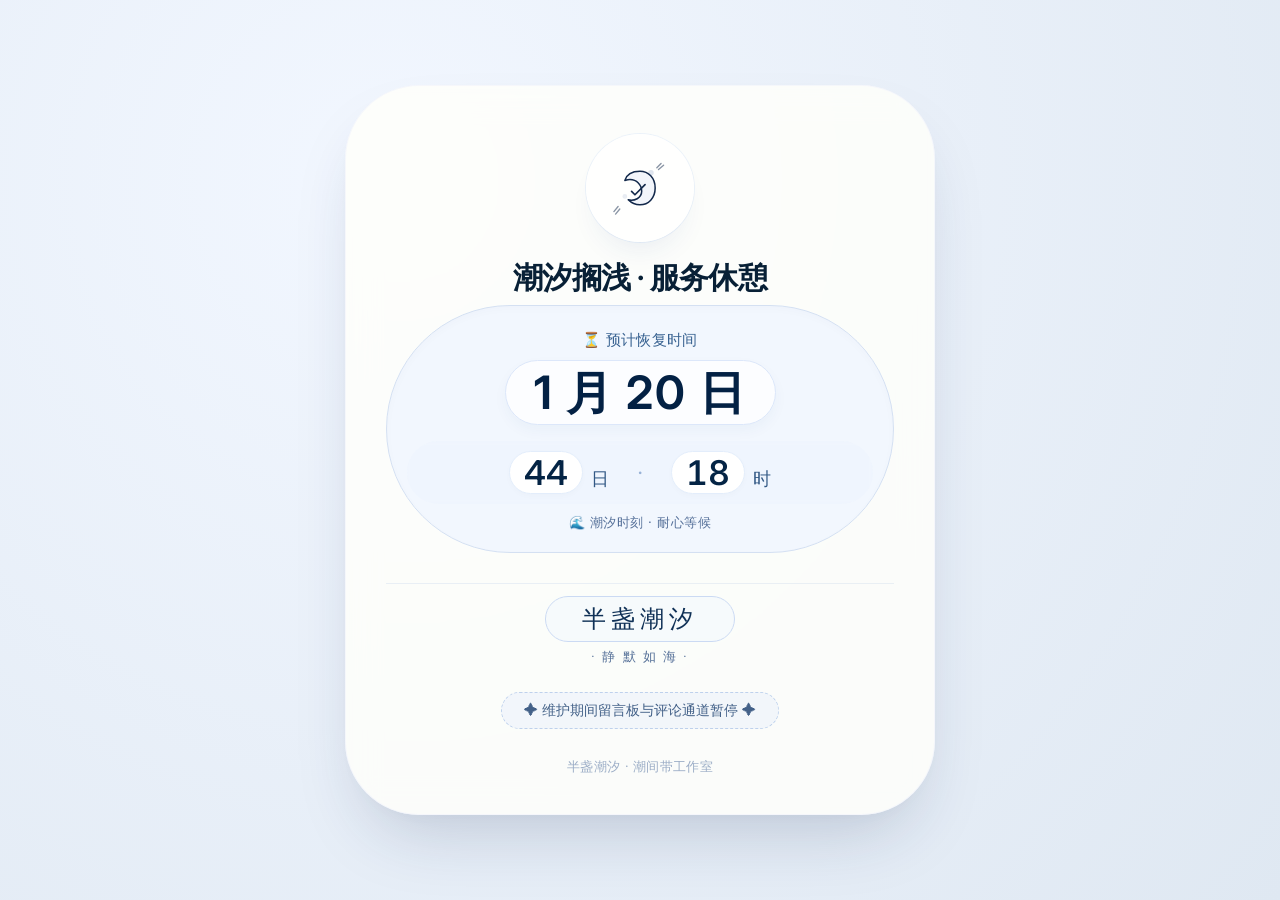
==== index.html @ f6dbca03 "Create index.html" ====
<!DOCTYPE html>
<html lang="zh-CN">
<head>
    <meta charset="UTF-8">
    <meta name="viewport" content="width=device-width, initial-scale=1.0, maximum-scale=1.0, user-scalable=no">
    <title>暂停服务 · 半盏潮汐</title>
    <link rel="preconnect" href="https://fonts.googleapis.com">
    <link rel="preconnect" href="https://fonts.gstatic.com" crossorigin>
    <link href="https://fonts.googleapis.com/css2?family=Inter:opsz,wght@14..32,300;14..32,400;14..32,500;14..32,600;14..32,700&display=swap" rel="stylesheet">
    <style>
        * {
            margin: 0;
            padding: 0;
            box-sizing: border-box;
        }

        body {
            font-family: 'Inter', -apple-system, BlinkMacSystemFont, 'Segoe UI', Roboto, Helvetica, Arial, sans-serif;
            background: radial-gradient(circle at 30% 20%, #f2f7ff 0%, #dfe8f2 100%);
            min-height: 100vh;
            display: flex;
            align-items: center;
            justify-content: center;
            padding: 24px;
            color: #13294b;
        }

        .card {
            max-width: 590px;
            width: 100%;
            background: rgba(255, 255, 250, 0.82);
            backdrop-filter: blur(16px);
            -webkit-backdrop-filter: blur(16px);
            border-radius: 74px;
            box-shadow: 0 35px 70px -24px rgba(27, 46, 85, 0.22), 0 6px 18px rgba(0, 0, 0, 0.02);
            padding: 48px 40px 38px;
            text-align: center;
            border: 1px solid rgba(242, 244, 251, 0.7);
            transition: all 0.2s ease;
        }

        /* 图标 */
        .glow-icon {
            margin-bottom: 18px;
            display: flex;
            justify-content: center;
        }

        .glow-icon figure {
            background: #ffffffde;
            width: 108px;
            height: 108px;
            border-radius: 999px;
            display: flex;
            align-items: center;
            justify-content: center;
            box-shadow: 0 18px 32px -16px rgba(31, 67, 138, 0.12), 0 0 0 1px rgba(196, 215, 243, 0.3);
        }

        .glow-icon svg {
            width: 64px;
            height: 64px;
            fill: none;
            stroke: #264b8a;
            stroke-width: 1.6;
            stroke-linecap: round;
            stroke-linejoin: round;
        }

        h1 {
            font-size: 30px;
            font-weight: 630;
            letter-spacing: -0.022em;
            color: #082036;
            margin-bottom: 6px;
            line-height: 1.15;
        }

        .sub-message {
            font-size: 16px;
            font-weight: 390;
            color: #385177;
            margin-bottom: 28px;
            background: rgba(187, 210, 241, 0.14);
            padding: 6px 20px;
            border-radius: 92px;
            display: inline-block;
            border: 1px solid rgba(191, 211, 239, 0.4);
        }

        /* 预计恢复时间卡片 —— 突出 1月20日 + 日/时 */
        .recovery-block {
            background: #f2f7fe;
            border-radius: 128px;
            padding: 24px 20px 20px;
            margin: 10px 0 18px;
            border: 1px solid #d4e0f2;
            box-shadow: inset 0 3px 8px rgba(37, 69, 124, 0.02);
        }

        .recovery-label {
            font-size: 15px;
            font-weight: 450;
            letter-spacing: 0.018em;
            color: #386291;
            margin-bottom: 10px;
        }

        .recovery-date-large {
            font-size: 46px;
            font-weight: 660;
            letter-spacing: 2px;
            color: #032144;
            line-height: 1.2;
            background: #ffffffcc;
            padding: 4px 28px;
            border-radius: 180px;
            display: inline-block;
            box-shadow: 0 6px 14px rgba(38, 70, 133, 0.04);
            margin-bottom: 16px;
            border: 1px solid #dce7fa;
        }

        .countdown-flex {
            display: flex;
            align-items: center;
            justify-content: center;
            gap: 18px 28px;
            flex-wrap: wrap;
            background: rgba(228, 240, 255, 0.2);
            padding: 10px 14px;
            border-radius: 116px;
            backdrop-filter: blur(2px);
        }

        .countdown-item {
            display: flex;
            align-items: baseline;
            gap: 6px;
        }

        .countdown-number {
            font-size: 34px;
            font-weight: 570;
            color: #042445;
            background: white;
            padding: 0 14px;
            border-radius: 86px;
            box-shadow: 0 2px 6px rgba(0,0,0,0.02);
            min-width: 64px;
            display: inline-block;
            text-align: center;
            font-variant-numeric: tabular-nums;
            border: 1px solid #e3edfb;
        }

        .countdown-label {
            font-size: 18px;
            font-weight: 440;
            color: #325885;
            margin-left: 2px;
        }

        .separator-dot {
            color: #98b2d6;
            font-weight: 280;
            font-size: 28px;
        }

        /* 署名区域 */
        .signature-area {
            margin: 30px 0 4px;
            padding: 12px 0 4px;
            border-top: 1px solid rgba(162, 185, 218, 0.2);
            display: flex;
            flex-direction: column;
            align-items: center;
        }

        .signature {
            font-size: 24px;
            font-weight: 480;
            color: #103157;
            letter-spacing: 5px;
            background: rgba(226, 239, 255, 0.3);
            padding: 6px 36px;
            border-radius: 170px;
            backdrop-filter: blur(2px);
            border: 1px solid #cbdaf3;
            display: inline-block;
        }

        .signature-sub {
            font-size: 13px;
            color: #577299;
            letter-spacing: 1.6px;
            margin-top: 6px;
            font-weight: 330;
        }

        .extra-note {
            margin: 18px 0 6px;
            font-size: 14px;
            color: #436188;
            background: rgba(213, 228, 249, 0.25);
            padding: 8px 22px;
            border-radius: 112px;
            display: inline-block;
            border: 1px dashed #bed1ec;
        }

        .footer-company {
            margin-top: 24px;
            font-size: 12.5px;
            color: #6882aa;
            letter-spacing: 0.3px;
            opacity: 0.65;
        }

        @media (max-width: 520px) {
            .card {
                padding: 32px 18px 28px;
                border-radius: 54px;
            }
            h1 {
                font-size: 24px;
            }
            .recovery-date-large {
                font-size: 34px;
                padding: 2px 18px;
            }
            .countdown-number {
                font-size: 26px;
                min-width: 48px;
                padding: 0 10px;
            }
            .countdown-label {
                font-size: 16px;
            }
            .signature {
                font-size: 20px;
                padding: 4px 24px;
                letter-spacing: 3px;
            }
            .glow-icon figure {
                width: 84px;
                height: 84px;
            }
            .glow-icon svg {
                width: 50px;
                height: 50px;
            }
        }

        /* 彻底隐藏任何留言/评论相关元素 */
        [class*="comment"], [id*="comment"], [class*="reply"], [id*="reply"],
        [class*="message"], [id*="message"], textarea, input[type="text"],
        .comment-form, #respond, .comments-area, .commentlist, .pingback,
        .trackback, .leave-reply, .comment-reply-link, #cancel-comment-reply-link {
            display: none !important;
            visibility: hidden !important;
            height: 0 !important;
            width: 0 !important;
            overflow: hidden !important;
            position: absolute !important;
            top: -9999px !important;
            left: -9999px !important;
            pointer-events: none !important;
            opacity: 0 !important;
        }
        body::after, body::before, .card::after, .card::before {
            content: none !important;
        }
    </style>
</head>
<body>

<div class="card" role="main" aria-labelledby="pause-heading">
    <!-- 潮汐月亮图标 -->
    <div class="glow-icon">
        <figure>
            <svg viewBox="0 0 76 76" xmlns="http://www.w3.org/2000/svg">
                <path d="M38 18 C48 18 56 26 56 38 C56 50 48 58 38 58 C33 58 28 56 24 52 C31 54 40 50 40 42 C40 34 34 28 26 28 C24 28 22 28.5 20 29 C22 22 29 18 38 18Z" stroke="currentColor" stroke-width="1.8" fill="rgba(71,114,193,0.07)"/>
                <path d="M28 42 L32 46 L44 34" stroke="currentColor" stroke-width="2" stroke-linecap="round"/>
                <path d="M58 14 L63 9 M60 16 L66 11" stroke="currentColor" stroke-width="1.6" stroke-linecap="round" opacity="0.5"/>
                <path d="M12 60 L7 66 M14 63 L9 69" stroke="currentColor" stroke-width="1.6" stroke-linecap="round" opacity="0.5"/>
                <circle cx="51" cy="20" r="2.5" fill="#2f57a3" opacity="0.15"/>
                <circle cx="20" cy="48" r="2" fill="#2f57a3" opacity="0.1"/>
            </svg>
        </figure>
    </div>

    <h1 id="pause-heading">潮汐搁浅 · 服务休憩</h1>
    <div class="sub-message">深度维护 · 直至新月</div>

    <!-- 预计恢复时间：1月20日 + 剩余 X日 X时 (动态计算) -->
    <div class="recovery-block">
        <div class="recovery-label">⏳ 预计恢复时间</div>
        <div class="recovery-date-large">1 月 20 日</div>

        <!-- 倒计时显示：XX日 XX时 (基于当前时间至1月20日) -->
        <div class="countdown-flex" id="countdownContainer">
            <div class="countdown-item">
                <span class="countdown-number" id="daysDisplay">--</span>
                <span class="countdown-label">日</span>
            </div>
            <span class="separator-dot">·</span>
            <div class="countdown-item">
                <span class="countdown-number" id="hoursDisplay">--</span>
                <span class="countdown-label">时</span>
            </div>
        </div>
        <div style="font-size: 13px; color: #557099; margin-top: 10px; letter-spacing: 0.5px;">🌊 潮汐时刻 · 耐心等候</div>
    </div>

    <!-- 署名：半盏潮汐 (无留言) -->
    <div class="signature-area">
        <div class="signature">半盏潮汐</div>
        <div class="signature-sub">· 静 默 如 海 ·</div>
    </div>

    <div class="extra-note">
        ✦ 维护期间留言板与评论通道暂停 ✦
    </div>

    <div class="footer-company">
        半盏潮汐 · 潮间带工作室
    </div>
</div>

<script>
    (function() {
        // 目标日期：2027年1月20日 00:00 (可根据需要调整具体时刻，这里设为当天零点)
        // 注意：年份使用当前年份+1，若当前日期已过1月20日则自动切换到下一年
        const now = new Date();
        let targetYear = now.getFullYear();
        // 如果今年1月20日已经过去，则设置为明年
        const jan20ThisYear = new Date(targetYear, 0, 20, 0, 0, 0); // 月份0表示一月
        if (now > jan20ThisYear) {
            targetYear += 1;
        }
        const targetDate = new Date(targetYear, 0, 20, 0, 0, 0); // 1月20日 00:00

        const daysEl = document.getElementById('daysDisplay');
        const hoursEl = document.getElementById('hoursDisplay');

        function updateCountdown() {
            const current = new Date();
            let diff = targetDate - current;

            if (diff <= 0) {
                // 如果已过1月20日，显示 0日0时 (或者可以再切到下一年，但这里保持0)
                daysEl.textContent = '0';
                hoursEl.textContent = '0';
                return;
            }

            const totalHours = Math.floor(diff / (1000 * 60 * 60));
            const days = Math.floor(totalHours / 24);
            const hours = totalHours % 24;

            daysEl.textContent = String(days);
            hoursEl.textContent = String(hours).padStart(2, '0');
        }

        updateCountdown();
        setInterval(updateCountdown, 1000 * 60); // 每分钟更新一次 (无需每秒刷新)
        // 首次立即更新，之后每分钟同步
    })();
</script>

</body>
</html>
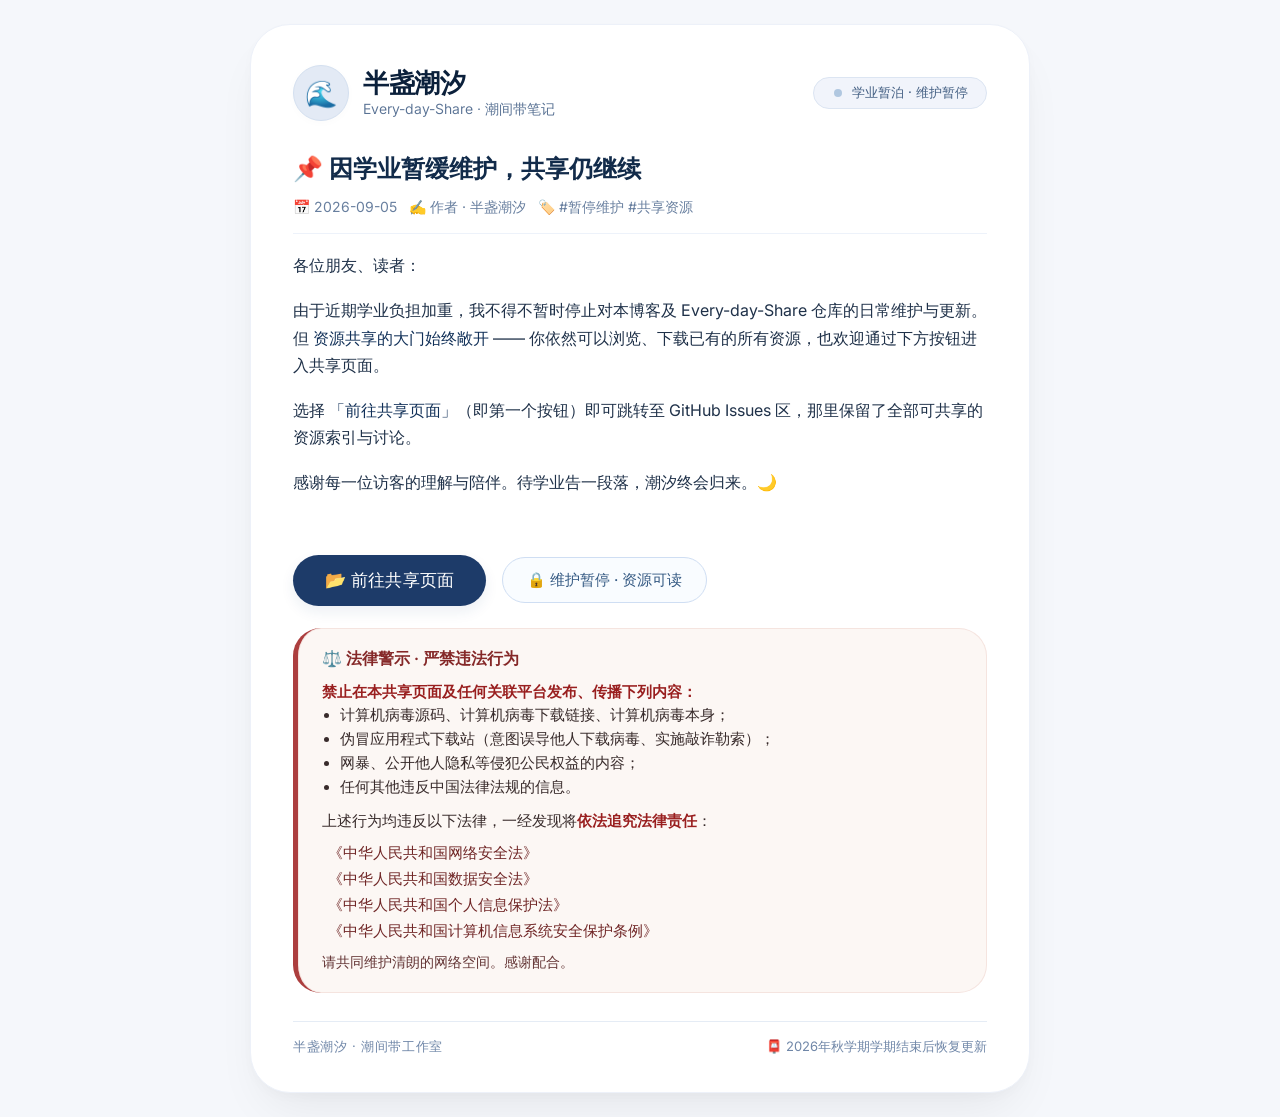
==== commit 41730dff: "Update index.html" ====
--- a/index.html
+++ b/index.html
@@ -3,7 +3,8 @@
 <head>
     <meta charset="UTF-8">
     <meta name="viewport" content="width=device-width, initial-scale=1.0, maximum-scale=1.0, user-scalable=no">
-    <title>暂停服务 · 半盏潮汐</title>
+    <title>半盏潮汐 · 学业暂泊</title>
+    <!-- 字体与基础样式 -->
     <link rel="preconnect" href="https://fonts.googleapis.com">
     <link rel="preconnect" href="https://fonts.gstatic.com" crossorigin>
     <link href="https://fonts.googleapis.com/css2?family=Inter:opsz,wght@14..32,300;14..32,400;14..32,500;14..32,600;14..32,700&display=swap" rel="stylesheet">
@@ -16,358 +17,338 @@
 
         body {
             font-family: 'Inter', -apple-system, BlinkMacSystemFont, 'Segoe UI', Roboto, Helvetica, Arial, sans-serif;
-            background: radial-gradient(circle at 30% 20%, #f2f7ff 0%, #dfe8f2 100%);
+            background: #f5f7fb;
             min-height: 100vh;
             display: flex;
             align-items: center;
             justify-content: center;
             padding: 24px;
-            color: #13294b;
-        }
-
-        .card {
-            max-width: 590px;
+            color: #1a2639;
+        }
+
+        /* 博客卡片外观 */
+        .blog-card {
+            max-width: 780px;
             width: 100%;
-            background: rgba(255, 255, 250, 0.82);
-            backdrop-filter: blur(16px);
-            -webkit-backdrop-filter: blur(16px);
-            border-radius: 74px;
-            box-shadow: 0 35px 70px -24px rgba(27, 46, 85, 0.22), 0 6px 18px rgba(0, 0, 0, 0.02);
-            padding: 48px 40px 38px;
-            text-align: center;
-            border: 1px solid rgba(242, 244, 251, 0.7);
+            background: #ffffff;
+            border-radius: 40px;
+            box-shadow: 0 25px 50px -16px rgba(0, 0, 0, 0.08), 0 4px 12px rgba(0, 0, 0, 0.02);
+            padding: 40px 42px 36px;
             transition: all 0.2s ease;
-        }
-
-        /* 图标 */
-        .glow-icon {
+            border: 1px solid #edf1f9;
+        }
+
+        /* 博客头部 */
+        .blog-header {
+            display: flex;
+            align-items: center;
+            gap: 14px;
+            margin-bottom: 24px;
+            flex-wrap: wrap;
+        }
+
+        .avatar {
+            width: 56px;
+            height: 56px;
+            background: #e3eaf5;
+            border-radius: 28px;
+            display: flex;
+            align-items: center;
+            justify-content: center;
+            font-size: 26px;
+            font-weight: 340;
+            color: #23487a;
+            box-shadow: 0 2px 8px rgba(0,0,0,0.02);
+            border: 1px solid #d4e0f0;
+        }
+
+        .blog-title-group {
+            flex: 1;
+        }
+
+        .blog-title {
+            font-size: 26px;
+            font-weight: 640;
+            letter-spacing: -0.3px;
+            color: #0b203b;
+            line-height: 1.2;
+        }
+
+        .blog-sub {
+            font-size: 14px;
+            color: #597294;
+            font-weight: 370;
+            margin-top: 2px;
+        }
+
+        .status-badge {
+            background: #f1f4fb;
+            border-radius: 60px;
+            padding: 6px 18px 6px 20px;
+            font-size: 13px;
+            font-weight: 450;
+            color: #435f83;
+            border: 1px solid #dce5f2;
+            white-space: nowrap;
+        }
+        .status-badge::before {
+            content: '';
+            display: inline-block;
+            width: 8px;
+            height: 8px;
+            background: #b0c7e0;
+            border-radius: 50%;
+            margin-right: 10px;
+            vertical-align: middle;
+        }
+
+        /* 博客正文区域 */
+        .blog-post {
+            padding: 8px 0 12px;
+        }
+
+        .post-title {
+            font-size: 24px;
+            font-weight: 600;
+            color: #122b4a;
+            margin-bottom: 14px;
+            line-height: 1.3;
+        }
+
+        .post-meta {
+            font-size: 14px;
+            color: #687f9f;
             margin-bottom: 18px;
-            display: flex;
-            justify-content: center;
-        }
-
-        .glow-icon figure {
-            background: #ffffffde;
-            width: 108px;
-            height: 108px;
-            border-radius: 999px;
-            display: flex;
-            align-items: center;
-            justify-content: center;
-            box-shadow: 0 18px 32px -16px rgba(31, 67, 138, 0.12), 0 0 0 1px rgba(196, 215, 243, 0.3);
-        }
-
-        .glow-icon svg {
-            width: 64px;
-            height: 64px;
-            fill: none;
-            stroke: #264b8a;
-            stroke-width: 1.6;
-            stroke-linecap: round;
-            stroke-linejoin: round;
-        }
-
-        h1 {
-            font-size: 30px;
-            font-weight: 630;
-            letter-spacing: -0.022em;
-            color: #082036;
-            margin-bottom: 6px;
-            line-height: 1.15;
-        }
-
-        .sub-message {
+            border-bottom: 1px solid #edf2fa;
+            padding-bottom: 16px;
+            display: flex;
+            gap: 12px;
+            flex-wrap: wrap;
+        }
+
+        .post-content {
             font-size: 16px;
-            font-weight: 390;
-            color: #385177;
-            margin-bottom: 28px;
-            background: rgba(187, 210, 241, 0.14);
-            padding: 6px 20px;
-            border-radius: 92px;
-            display: inline-block;
-            border: 1px solid rgba(191, 211, 239, 0.4);
-        }
-
-        /* 预计恢复时间卡片 —— 突出 1月20日 + 日/时 */
-        .recovery-block {
-            background: #f2f7fe;
-            border-radius: 128px;
-            padding: 24px 20px 20px;
-            margin: 10px 0 18px;
-            border: 1px solid #d4e0f2;
-            box-shadow: inset 0 3px 8px rgba(37, 69, 124, 0.02);
-        }
-
-        .recovery-label {
+            line-height: 1.7;
+            color: #1f3149;
+        }
+
+        .post-content p {
+            margin-bottom: 18px;
+        }
+
+        .post-content strong {
+            color: #123159;
+            font-weight: 530;
+        }
+
+        /* 两个按钮：共享资源 + 法律提醒（作为警示框） */
+        .action-row {
+            display: flex;
+            flex-wrap: wrap;
+            gap: 16px;
+            margin: 28px 0 22px;
+            align-items: center;
+        }
+
+        .btn-primary {
+            background: #1d3b69;
+            color: white;
+            border: none;
+            padding: 14px 32px;
+            border-radius: 220px;
+            font-size: 17px;
+            font-weight: 510;
+            cursor: pointer;
+            transition: background 0.15s, transform 0.05s;
+            box-shadow: 0 6px 14px rgba(28, 60, 118, 0.08);
+            display: inline-flex;
+            align-items: center;
+            gap: 10px;
+            text-decoration: none;
+            letter-spacing: 0.3px;
+        }
+        .btn-primary:hover {
+            background: #143156;
+            box-shadow: 0 8px 18px rgba(28, 60, 118, 0.12);
+        }
+        .btn-primary:active {
+            transform: scale(0.97);
+        }
+
+        .btn-secondary {
+            background: transparent;
+            color: #335882;
+            border: 1px solid #cfdef3;
+            padding: 12px 24px;
+            border-radius: 220px;
             font-size: 15px;
-            font-weight: 450;
-            letter-spacing: 0.018em;
-            color: #386291;
+            font-weight: 440;
+            cursor: default;
+            transition: none;
+            display: inline-flex;
+            align-items: center;
+            gap: 8px;
+            background: #f9fcff;
+        }
+
+        /* 法律提醒卡片 —— 醒目的警示块 */
+        .legal-warning {
+            background: #fcf7f4;
+            border-left: 5px solid #ac3e3e;
+            border-radius: 28px;
+            padding: 20px 24px;
+            margin: 16px 0 12px;
+            box-shadow: inset 0 0 0 1px rgba(198, 91, 77, 0.12);
+        }
+
+        .legal-warning-title {
+            font-weight: 610;
+            font-size: 16px;
+            color: #852828;
             margin-bottom: 10px;
-        }
-
-        .recovery-date-large {
-            font-size: 46px;
-            font-weight: 660;
-            letter-spacing: 2px;
-            color: #032144;
-            line-height: 1.2;
-            background: #ffffffcc;
-            padding: 4px 28px;
-            border-radius: 180px;
-            display: inline-block;
-            box-shadow: 0 6px 14px rgba(38, 70, 133, 0.04);
-            margin-bottom: 16px;
-            border: 1px solid #dce7fa;
-        }
-
-        .countdown-flex {
-            display: flex;
-            align-items: center;
-            justify-content: center;
-            gap: 18px 28px;
+            display: flex;
+            align-items: center;
+            gap: 8px;
+        }
+
+        .legal-warning-content {
+            font-size: 14.5px;
+            line-height: 1.65;
+            color: #382b2b;
+        }
+
+        .legal-warning-content strong {
+            color: #991f1f;
+        }
+
+        .legal-law-list {
+            margin-top: 8px;
+            padding-left: 6px;
+            list-style: none;
+            font-weight: 430;
+            color: #702626;
+        }
+        .legal-law-list li {
+            margin-bottom: 2px;
+        }
+
+        /* 博客底部 */
+        .blog-footer {
+            margin-top: 28px;
+            padding-top: 16px;
+            border-top: 1px solid #e5ecf5;
+            font-size: 13px;
+            color: #7087a8;
+            display: flex;
+            justify-content: space-between;
             flex-wrap: wrap;
-            background: rgba(228, 240, 255, 0.2);
-            padding: 10px 14px;
-            border-radius: 116px;
-            backdrop-filter: blur(2px);
-        }
-
-        .countdown-item {
-            display: flex;
-            align-items: baseline;
-            gap: 6px;
-        }
-
-        .countdown-number {
-            font-size: 34px;
-            font-weight: 570;
-            color: #042445;
-            background: white;
-            padding: 0 14px;
-            border-radius: 86px;
-            box-shadow: 0 2px 6px rgba(0,0,0,0.02);
-            min-width: 64px;
-            display: inline-block;
-            text-align: center;
-            font-variant-numeric: tabular-nums;
-            border: 1px solid #e3edfb;
-        }
-
-        .countdown-label {
-            font-size: 18px;
-            font-weight: 440;
-            color: #325885;
-            margin-left: 2px;
-        }
-
-        .separator-dot {
-            color: #98b2d6;
-            font-weight: 280;
-            font-size: 28px;
-        }
-
-        /* 署名区域 */
-        .signature-area {
-            margin: 30px 0 4px;
-            padding: 12px 0 4px;
-            border-top: 1px solid rgba(162, 185, 218, 0.2);
-            display: flex;
-            flex-direction: column;
-            align-items: center;
-        }
-
-        .signature {
-            font-size: 24px;
-            font-weight: 480;
-            color: #103157;
-            letter-spacing: 5px;
-            background: rgba(226, 239, 255, 0.3);
-            padding: 6px 36px;
-            border-radius: 170px;
-            backdrop-filter: blur(2px);
-            border: 1px solid #cbdaf3;
-            display: inline-block;
-        }
-
-        .signature-sub {
-            font-size: 13px;
-            color: #577299;
-            letter-spacing: 1.6px;
-            margin-top: 6px;
-            font-weight: 330;
-        }
-
-        .extra-note {
-            margin: 18px 0 6px;
-            font-size: 14px;
-            color: #436188;
-            background: rgba(213, 228, 249, 0.25);
-            padding: 8px 22px;
-            border-radius: 112px;
-            display: inline-block;
-            border: 1px dashed #bed1ec;
-        }
-
-        .footer-company {
-            margin-top: 24px;
-            font-size: 12.5px;
-            color: #6882aa;
-            letter-spacing: 0.3px;
-            opacity: 0.65;
-        }
-
-        @media (max-width: 520px) {
-            .card {
-                padding: 32px 18px 28px;
-                border-radius: 54px;
-            }
-            h1 {
-                font-size: 24px;
-            }
-            .recovery-date-large {
-                font-size: 34px;
-                padding: 2px 18px;
-            }
-            .countdown-number {
-                font-size: 26px;
-                min-width: 48px;
-                padding: 0 10px;
-            }
-            .countdown-label {
-                font-size: 16px;
-            }
-            .signature {
+            gap: 8px;
+        }
+
+        .footer-signature {
+            font-weight: 400;
+            letter-spacing: 0.6px;
+        }
+
+        /* 响应式 */
+        @media (max-width: 540px) {
+            .blog-card {
+                padding: 28px 20px 26px;
+                border-radius: 32px;
+            }
+            .blog-title {
+                font-size: 22px;
+            }
+            .post-title {
                 font-size: 20px;
-                padding: 4px 24px;
-                letter-spacing: 3px;
-            }
-            .glow-icon figure {
-                width: 84px;
-                height: 84px;
-            }
-            .glow-icon svg {
-                width: 50px;
-                height: 50px;
-            }
-        }
-
-        /* 彻底隐藏任何留言/评论相关元素 */
+            }
+            .btn-primary {
+                padding: 12px 24px;
+                font-size: 15px;
+            }
+            .legal-warning {
+                padding: 16px 18px;
+            }
+        }
+
+        /* 确保没有任何留言/评论区域 */
         [class*="comment"], [id*="comment"], [class*="reply"], [id*="reply"],
         [class*="message"], [id*="message"], textarea, input[type="text"],
-        .comment-form, #respond, .comments-area, .commentlist, .pingback,
-        .trackback, .leave-reply, .comment-reply-link, #cancel-comment-reply-link {
+        .comment-form, #respond, .comments-area, .commentlist {
             display: none !important;
-            visibility: hidden !important;
-            height: 0 !important;
-            width: 0 !important;
-            overflow: hidden !important;
-            position: absolute !important;
-            top: -9999px !important;
-            left: -9999px !important;
-            pointer-events: none !important;
-            opacity: 0 !important;
-        }
-        body::after, body::before, .card::after, .card::before {
-            content: none !important;
         }
     </style>
 </head>
 <body>
 
-<div class="card" role="main" aria-labelledby="pause-heading">
-    <!-- 潮汐月亮图标 -->
-    <div class="glow-icon">
-        <figure>
-            <svg viewBox="0 0 76 76" xmlns="http://www.w3.org/2000/svg">
-                <path d="M38 18 C48 18 56 26 56 38 C56 50 48 58 38 58 C33 58 28 56 24 52 C31 54 40 50 40 42 C40 34 34 28 26 28 C24 28 22 28.5 20 29 C22 22 29 18 38 18Z" stroke="currentColor" stroke-width="1.8" fill="rgba(71,114,193,0.07)"/>
-                <path d="M28 42 L32 46 L44 34" stroke="currentColor" stroke-width="2" stroke-linecap="round"/>
-                <path d="M58 14 L63 9 M60 16 L66 11" stroke="currentColor" stroke-width="1.6" stroke-linecap="round" opacity="0.5"/>
-                <path d="M12 60 L7 66 M14 63 L9 69" stroke="currentColor" stroke-width="1.6" stroke-linecap="round" opacity="0.5"/>
-                <circle cx="51" cy="20" r="2.5" fill="#2f57a3" opacity="0.15"/>
-                <circle cx="20" cy="48" r="2" fill="#2f57a3" opacity="0.1"/>
-            </svg>
-        </figure>
-    </div>
-
-    <h1 id="pause-heading">潮汐搁浅 · 服务休憩</h1>
-    <div class="sub-message">深度维护 · 直至新月</div>
-
-    <!-- 预计恢复时间：1月20日 + 剩余 X日 X时 (动态计算) -->
-    <div class="recovery-block">
-        <div class="recovery-label">⏳ 预计恢复时间</div>
-        <div class="recovery-date-large">1 月 20 日</div>
-
-        <!-- 倒计时显示：XX日 XX时 (基于当前时间至1月20日) -->
-        <div class="countdown-flex" id="countdownContainer">
-            <div class="countdown-item">
-                <span class="countdown-number" id="daysDisplay">--</span>
-                <span class="countdown-label">日</span>
-            </div>
-            <span class="separator-dot">·</span>
-            <div class="countdown-item">
-                <span class="countdown-number" id="hoursDisplay">--</span>
-                <span class="countdown-label">时</span>
-            </div>
-        </div>
-        <div style="font-size: 13px; color: #557099; margin-top: 10px; letter-spacing: 0.5px;">🌊 潮汐时刻 · 耐心等候</div>
-    </div>
-
-    <!-- 署名：半盏潮汐 (无留言) -->
-    <div class="signature-area">
-        <div class="signature">半盏潮汐</div>
-        <div class="signature-sub">· 静 默 如 海 ·</div>
-    </div>
-
-    <div class="extra-note">
-        ✦ 维护期间留言板与评论通道暂停 ✦
-    </div>
-
-    <div class="footer-company">
-        半盏潮汐 · 潮间带工作室
+<div class="blog-card" role="main">
+    <!-- 博客头部：头像 + 博客名 + 状态 -->
+    <div class="blog-header">
+        <div class="avatar">🌊</div>
+        <div class="blog-title-group">
+            <div class="blog-title">半盏潮汐</div>
+            <div class="blog-sub">Every-day-Share · 潮间带笔记</div>
+        </div>
+        <div class="status-badge">学业暂泊 · 维护暂停</div>
+    </div>
+
+    <!-- 博客文章主体 -->
+    <div class="blog-post">
+        <h2 class="post-title">📌 因学业暂缓维护，共享仍继续</h2>
+        <div class="post-meta">
+            <span>📅 2026-09-05</span>
+            <span>✍️ 作者 · 半盏潮汐</span>
+            <span>🏷️ #暂停维护 #共享资源</span>
+        </div>
+
+        <div class="post-content">
+            <p>各位朋友、读者：</p>
+            <p>由于近期学业负担加重，我不得不暂时停止对本博客及 Every-day-Share 仓库的日常维护与更新。但 <strong>资源共享的大门始终敞开</strong> —— 你依然可以浏览、下载已有的所有资源，也欢迎通过下方按钮进入共享页面。</p>
+            <p>选择 <strong>「前往共享页面」</strong>（即第一个按钮）即可跳转至 GitHub Issues 区，那里保留了全部可共享的资源索引与讨论。</p>
+            <p>感谢每一位访客的理解与陪伴。待学业告一段落，潮汐终会归来。🌙</p>
+        </div>
+    </div>
+
+    <!-- 两个按钮：第一个是主要跳转，第二个是占位/说明 -->
+    <div class="action-row">
+        <a href="https://github.com/XZZ-A11Y/Every-day-Share/issues" target="_blank" rel="noopener noreferrer" class="btn-primary">
+            📂 前往共享页面
+        </a>
+        <span class="btn-secondary">
+            🔒 维护暂停 · 资源可读
+        </span>
+    </div>
+
+    <!-- 法律提醒：禁止发布违法内容，引用具体法律名称 -->
+    <div class="legal-warning">
+        <div class="legal-warning-title">
+            ⚖️ 法律警示 · 严禁违法行为
+        </div>
+        <div class="legal-warning-content">
+            <p><strong>禁止在本共享页面及任何关联平台发布、传播下列内容：</strong></p>
+            <ul style="margin-left: 18px; margin-bottom: 10px;">
+                <li>计算机病毒源码、计算机病毒下载链接、计算机病毒本身；</li>
+                <li>伪冒应用程式下载站（意图误导他人下载病毒、实施敲诈勒索）；</li>
+                <li>网暴、公开他人隐私等侵犯公民权益的内容；</li>
+                <li>任何其他违反中国法律法规的信息。</li>
+            </ul>
+            <p style="font-weight: 450;">上述行为均违反以下法律，一经发现将<strong>依法追究法律责任</strong>：</p>
+            <ul class="legal-law-list">
+                <li>《中华人民共和国网络安全法》</li>
+                <li>《中华人民共和国数据安全法》</li>
+                <li>《中华人民共和国个人信息保护法》</li>
+                <li>《中华人民共和国计算机信息系统安全保护条例》</li>
+            </ul>
+            <p style="margin-top: 8px; font-size: 13.5px; color: #633434;">请共同维护清朗的网络空间。感谢配合。</p>
+        </div>
+    </div>
+
+    <!-- 博客底部 -->
+    <div class="blog-footer">
+        <span class="footer-signature">半盏潮汐 · 潮间带工作室</span>
+        <span>📮 2026年秋学期学期结束后恢复更新</span>
     </div>
 </div>
-
-<script>
-    (function() {
-        // 目标日期：2027年1月20日 00:00 (可根据需要调整具体时刻，这里设为当天零点)
-        // 注意：年份使用当前年份+1，若当前日期已过1月20日则自动切换到下一年
-        const now = new Date();
-        let targetYear = now.getFullYear();
-        // 如果今年1月20日已经过去，则设置为明年
-        const jan20ThisYear = new Date(targetYear, 0, 20, 0, 0, 0); // 月份0表示一月
-        if (now > jan20ThisYear) {
-            targetYear += 1;
-        }
-        const targetDate = new Date(targetYear, 0, 20, 0, 0, 0); // 1月20日 00:00
-
-        const daysEl = document.getElementById('daysDisplay');
-        const hoursEl = document.getElementById('hoursDisplay');
-
-        function updateCountdown() {
-            const current = new Date();
-            let diff = targetDate - current;
-
-            if (diff <= 0) {
-                // 如果已过1月20日，显示 0日0时 (或者可以再切到下一年，但这里保持0)
-                daysEl.textContent = '0';
-                hoursEl.textContent = '0';
-                return;
-            }
-
-            const totalHours = Math.floor(diff / (1000 * 60 * 60));
-            const days = Math.floor(totalHours / 24);
-            const hours = totalHours % 24;
-
-            daysEl.textContent = String(days);
-            hoursEl.textContent = String(hours).padStart(2, '0');
-        }
-
-        updateCountdown();
-        setInterval(updateCountdown, 1000 * 60); // 每分钟更新一次 (无需每秒刷新)
-        // 首次立即更新，之后每分钟同步
-    })();
-</script>
 
 </body>
 </html>
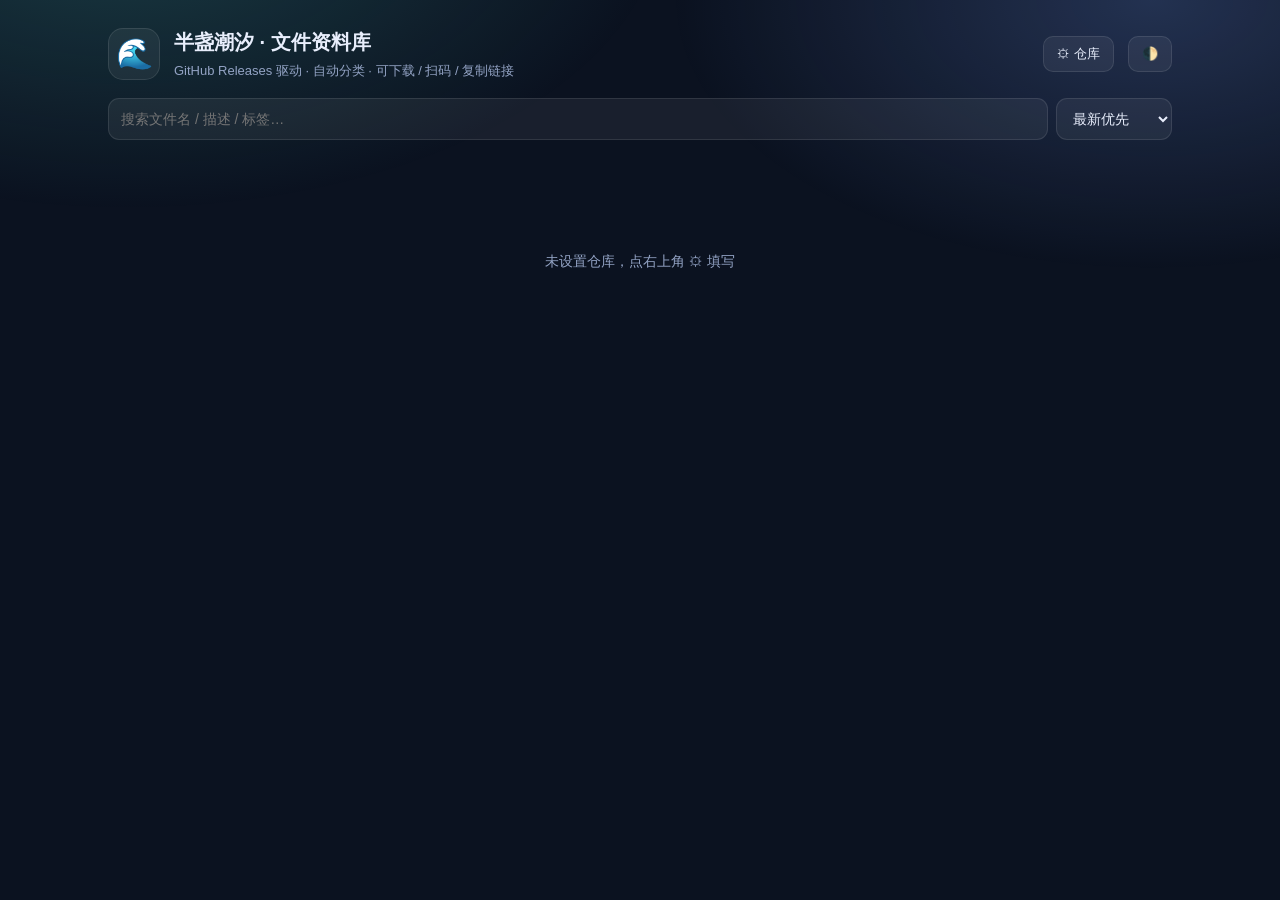
==== commit e5b1b8ec: "Add files via upload" ====
--- a/index.html
+++ b/index.html
@@ -1,354 +1,407 @@
 <!DOCTYPE html>
 <html lang="zh-CN">
 <head>
-    <meta charset="UTF-8">
-    <meta name="viewport" content="width=device-width, initial-scale=1.0, maximum-scale=1.0, user-scalable=no">
-    <title>半盏潮汐 · 学业暂泊</title>
-    <!-- 字体与基础样式 -->
-    <link rel="preconnect" href="https://fonts.googleapis.com">
-    <link rel="preconnect" href="https://fonts.gstatic.com" crossorigin>
-    <link href="https://fonts.googleapis.com/css2?family=Inter:opsz,wght@14..32,300;14..32,400;14..32,500;14..32,600;14..32,700&display=swap" rel="stylesheet">
-    <style>
-        * {
-            margin: 0;
-            padding: 0;
-            box-sizing: border-box;
-        }
-
-        body {
-            font-family: 'Inter', -apple-system, BlinkMacSystemFont, 'Segoe UI', Roboto, Helvetica, Arial, sans-serif;
-            background: #f5f7fb;
-            min-height: 100vh;
-            display: flex;
-            align-items: center;
-            justify-content: center;
-            padding: 24px;
-            color: #1a2639;
-        }
-
-        /* 博客卡片外观 */
-        .blog-card {
-            max-width: 780px;
-            width: 100%;
-            background: #ffffff;
-            border-radius: 40px;
-            box-shadow: 0 25px 50px -16px rgba(0, 0, 0, 0.08), 0 4px 12px rgba(0, 0, 0, 0.02);
-            padding: 40px 42px 36px;
-            transition: all 0.2s ease;
-            border: 1px solid #edf1f9;
-        }
-
-        /* 博客头部 */
-        .blog-header {
-            display: flex;
-            align-items: center;
-            gap: 14px;
-            margin-bottom: 24px;
-            flex-wrap: wrap;
-        }
-
-        .avatar {
-            width: 56px;
-            height: 56px;
-            background: #e3eaf5;
-            border-radius: 28px;
-            display: flex;
-            align-items: center;
-            justify-content: center;
-            font-size: 26px;
-            font-weight: 340;
-            color: #23487a;
-            box-shadow: 0 2px 8px rgba(0,0,0,0.02);
-            border: 1px solid #d4e0f0;
-        }
-
-        .blog-title-group {
-            flex: 1;
-        }
-
-        .blog-title {
-            font-size: 26px;
-            font-weight: 640;
-            letter-spacing: -0.3px;
-            color: #0b203b;
-            line-height: 1.2;
-        }
-
-        .blog-sub {
-            font-size: 14px;
-            color: #597294;
-            font-weight: 370;
-            margin-top: 2px;
-        }
-
-        .status-badge {
-            background: #f1f4fb;
-            border-radius: 60px;
-            padding: 6px 18px 6px 20px;
-            font-size: 13px;
-            font-weight: 450;
-            color: #435f83;
-            border: 1px solid #dce5f2;
-            white-space: nowrap;
-        }
-        .status-badge::before {
-            content: '';
-            display: inline-block;
-            width: 8px;
-            height: 8px;
-            background: #b0c7e0;
-            border-radius: 50%;
-            margin-right: 10px;
-            vertical-align: middle;
-        }
-
-        /* 博客正文区域 */
-        .blog-post {
-            padding: 8px 0 12px;
-        }
-
-        .post-title {
-            font-size: 24px;
-            font-weight: 600;
-            color: #122b4a;
-            margin-bottom: 14px;
-            line-height: 1.3;
-        }
-
-        .post-meta {
-            font-size: 14px;
-            color: #687f9f;
-            margin-bottom: 18px;
-            border-bottom: 1px solid #edf2fa;
-            padding-bottom: 16px;
-            display: flex;
-            gap: 12px;
-            flex-wrap: wrap;
-        }
-
-        .post-content {
-            font-size: 16px;
-            line-height: 1.7;
-            color: #1f3149;
-        }
-
-        .post-content p {
-            margin-bottom: 18px;
-        }
-
-        .post-content strong {
-            color: #123159;
-            font-weight: 530;
-        }
-
-        /* 两个按钮：共享资源 + 法律提醒（作为警示框） */
-        .action-row {
-            display: flex;
-            flex-wrap: wrap;
-            gap: 16px;
-            margin: 28px 0 22px;
-            align-items: center;
-        }
-
-        .btn-primary {
-            background: #1d3b69;
-            color: white;
-            border: none;
-            padding: 14px 32px;
-            border-radius: 220px;
-            font-size: 17px;
-            font-weight: 510;
-            cursor: pointer;
-            transition: background 0.15s, transform 0.05s;
-            box-shadow: 0 6px 14px rgba(28, 60, 118, 0.08);
-            display: inline-flex;
-            align-items: center;
-            gap: 10px;
-            text-decoration: none;
-            letter-spacing: 0.3px;
-        }
-        .btn-primary:hover {
-            background: #143156;
-            box-shadow: 0 8px 18px rgba(28, 60, 118, 0.12);
-        }
-        .btn-primary:active {
-            transform: scale(0.97);
-        }
-
-        .btn-secondary {
-            background: transparent;
-            color: #335882;
-            border: 1px solid #cfdef3;
-            padding: 12px 24px;
-            border-radius: 220px;
-            font-size: 15px;
-            font-weight: 440;
-            cursor: default;
-            transition: none;
-            display: inline-flex;
-            align-items: center;
-            gap: 8px;
-            background: #f9fcff;
-        }
-
-        /* 法律提醒卡片 —— 醒目的警示块 */
-        .legal-warning {
-            background: #fcf7f4;
-            border-left: 5px solid #ac3e3e;
-            border-radius: 28px;
-            padding: 20px 24px;
-            margin: 16px 0 12px;
-            box-shadow: inset 0 0 0 1px rgba(198, 91, 77, 0.12);
-        }
-
-        .legal-warning-title {
-            font-weight: 610;
-            font-size: 16px;
-            color: #852828;
-            margin-bottom: 10px;
-            display: flex;
-            align-items: center;
-            gap: 8px;
-        }
-
-        .legal-warning-content {
-            font-size: 14.5px;
-            line-height: 1.65;
-            color: #382b2b;
-        }
-
-        .legal-warning-content strong {
-            color: #991f1f;
-        }
-
-        .legal-law-list {
-            margin-top: 8px;
-            padding-left: 6px;
-            list-style: none;
-            font-weight: 430;
-            color: #702626;
-        }
-        .legal-law-list li {
-            margin-bottom: 2px;
-        }
-
-        /* 博客底部 */
-        .blog-footer {
-            margin-top: 28px;
-            padding-top: 16px;
-            border-top: 1px solid #e5ecf5;
-            font-size: 13px;
-            color: #7087a8;
-            display: flex;
-            justify-content: space-between;
-            flex-wrap: wrap;
-            gap: 8px;
-        }
-
-        .footer-signature {
-            font-weight: 400;
-            letter-spacing: 0.6px;
-        }
-
-        /* 响应式 */
-        @media (max-width: 540px) {
-            .blog-card {
-                padding: 28px 20px 26px;
-                border-radius: 32px;
-            }
-            .blog-title {
-                font-size: 22px;
-            }
-            .post-title {
-                font-size: 20px;
-            }
-            .btn-primary {
-                padding: 12px 24px;
-                font-size: 15px;
-            }
-            .legal-warning {
-                padding: 16px 18px;
-            }
-        }
-
-        /* 确保没有任何留言/评论区域 */
-        [class*="comment"], [id*="comment"], [class*="reply"], [id*="reply"],
-        [class*="message"], [id*="message"], textarea, input[type="text"],
-        .comment-form, #respond, .comments-area, .commentlist {
-            display: none !important;
-        }
-    </style>
+<meta charset="UTF-8">
+<meta name="viewport" content="width=device-width, initial-scale=1">
+<title>半盏潮汐 · 文件资料库</title>
+<style>
+:root{
+  --bg:#0b1220; --card:rgba(255,255,255,.06); --line:rgba(255,255,255,.1);
+  --text:#e8eefc; --dim:#93a3c4; --a1:#4fd1c5; --a2:#7aa2ff;
+}
+body.light{
+  --bg:#f4f7fd; --card:#fff; --line:rgba(20,40,80,.12);
+  --text:#16233d; --dim:#64749a; --a1:#0d9488; --a2:#3b6cf6;
+}
+*{box-sizing:border-box}
+body{
+  margin:0; background:var(--bg); color:var(--text); min-height:100vh;
+  font:14px/1.6 -apple-system,"PingFang SC","Microsoft YaHei",sans-serif;
+}
+body::before{
+  content:''; position:fixed; inset:0; z-index:-1;
+  background:radial-gradient(900px 500px at 10% -10%,rgba(79,209,197,.22),transparent 60%),
+             radial-gradient(800px 450px at 90% 0%,rgba(122,162,255,.22),transparent 60%);
+}
+.wrap{max-width:1100px; margin:0 auto; padding:26px 18px 60px}
+header{display:flex; align-items:center; gap:14px; flex-wrap:wrap}
+.logo{font-size:30px; width:52px; height:52px; display:grid; place-items:center;
+  background:var(--card); border:1px solid var(--line); border-radius:15px}
+h1{margin:0; font-size:20px}
+.sub{margin:3px 0 0; font-size:13px; color:var(--dim)}
+.spacer{flex:1}
+button,select,input{font:inherit; color:var(--text)}
+.btn{border:1px solid var(--line); background:var(--card); padding:7px 13px;
+  border-radius:10px; cursor:pointer; font-size:13px; text-decoration:none;
+  display:inline-flex; align-items:center; gap:5px}
+.btn:hover{background:rgba(255,255,255,.12)}
+.btn.pri{background:linear-gradient(135deg,var(--a1),var(--a2)); color:#06121f;
+  border:0; font-weight:600}
+.bar{display:flex; gap:8px; flex-wrap:wrap; margin:16px 0}
+.bar input,.bar select{padding:9px 12px; border-radius:11px; border:1px solid var(--line);
+  background:var(--card); outline:0}
+.bar input{flex:1; min-width:180px}
+.stats{display:flex; gap:8px; flex-wrap:wrap; margin-bottom:14px; font-size:12px; color:var(--dim)}
+.stat{background:var(--card); border:1px solid var(--line); border-radius:10px; padding:6px 12px}
+.stat b{color:var(--text); font-size:14px; margin-left:4px}
+.tabs{display:flex; gap:7px; overflow-x:auto; margin-bottom:16px; padding-bottom:4px}
+.tab{flex:none; padding:7px 13px; border-radius:99px; cursor:pointer; font-size:13px;
+  border:1px solid var(--line); background:var(--card); color:var(--dim)}
+.tab.on{background:linear-gradient(135deg,var(--a1),var(--a2)); color:#06121f;
+  border:0; font-weight:600}
+.sec{display:flex; align-items:center; gap:10px; margin:20px 0 10px; font-weight:600}
+.sec i{flex:1; height:1px; background:var(--line)}
+.grid{display:grid; gap:12px; grid-template-columns:repeat(auto-fill,minmax(270px,1fr))}
+.card{background:var(--card); border:1px solid var(--line); border-radius:15px;
+  padding:14px; display:flex; flex-direction:column; gap:8px}
+.card:hover{border-color:var(--a1)}
+.nm{font-weight:600; word-break:break-all; display:-webkit-box; -webkit-line-clamp:2;
+  -webkit-box-orient:vertical; overflow:hidden}
+.ds{font-size:12px; color:var(--dim); display:-webkit-box; -webkit-line-clamp:2;
+  -webkit-box-orient:vertical; overflow:hidden}
+.tags{display:flex; gap:6px; flex-wrap:wrap; font-size:11px; color:var(--dim)}
+.tag{background:rgba(122,162,255,.14); padding:2px 7px; border-radius:6px}
+.tag.m{background:rgba(79,209,197,.18)}
+.acts{display:flex; gap:7px; flex-wrap:wrap; margin-top:auto}
+.parts{display:none; flex-direction:column; gap:5px; font-size:12px}
+.parts.on{display:flex}
+.parts a{color:var(--a2); text-decoration:none; word-break:break-all}
+.empty{text-align:center; padding:60px 20px; color:var(--dim)}
+.modal{position:fixed; inset:0; background:rgba(4,10,22,.7); display:grid; place-items:center;
+  z-index:50; padding:18px}
+.modal[hidden]{display:none}
+.box{width:min(660px,100%); background:var(--bg); border:1px solid var(--line);
+  border-radius:16px; padding:18px}
+.qr{background:#fff; border-radius:12px; width:200px; height:200px; padding:8px;
+  display:grid; place-items:center; flex:none}
+.qr img,.qr canvas{width:100%!important; height:100%!important}
+.row{display:flex; gap:16px; flex-wrap:wrap; margin-top:12px}
+.col{flex:1 1 220px; display:flex; flex-direction:column; gap:9px}
+.inp{width:100%; padding:7px 9px; border-radius:8px; font-size:12px; border:1px solid var(--line);
+  background:var(--card); word-break:break-all}
+.toast{position:fixed; left:50%; bottom:30px; transform:translateX(-50%); background:var(--card);
+  border:1px solid var(--line); padding:9px 16px; border-radius:99px; font-size:13px; z-index:99}
+.toast[hidden]{display:none}
+footer{text-align:center; color:var(--dim); font-size:12px; margin-top:30px}
+</style>
 </head>
 <body>
-
-<div class="blog-card" role="main">
-    <!-- 博客头部：头像 + 博客名 + 状态 -->
-    <div class="blog-header">
-        <div class="avatar">🌊</div>
-        <div class="blog-title-group">
-            <div class="blog-title">半盏潮汐</div>
-            <div class="blog-sub">Every-day-Share · 潮间带笔记</div>
+<div class="wrap">
+
+<header>
+  <div class="logo">🌊</div>
+  <div>
+    <h1 id="tt">半盏潮汐 · 文件资料库</h1>
+    <p class="sub" id="sb">GitHub Releases 驱动 · 自动分类 · 可下载 / 扫码 / 复制链接</p>
+  </div>
+  <div class="spacer"></div>
+  <button class="btn" id="setBtn">⚙ 仓库</button>
+  <button class="btn" id="themeBtn">🌓</button>
+</header>
+
+<div class="bar">
+  <input id="kw" type="search" placeholder="搜索文件名 / 描述 / 标签…">
+  <select id="sort">
+    <option value="time">最新优先</option>
+    <option value="name">名称 A→Z</option>
+    <option value="size">体积大→小</option>
+    <option value="hot">下载最多</option>
+  </select>
+</div>
+
+<div class="stats" id="stats"></div>
+<div class="tabs" id="tabs"></div>
+<main id="list"></main>
+<footer id="foot"></footer>
+</div>
+
+<div class="modal" id="qrM" hidden>
+  <div class="box">
+    <div style="display:flex;justify-content:space-between;align-items:center">
+      <h3 style="margin:0;font-size:16px">扫码下载</h3>
+      <button class="btn" id="qrX">✕</button>
+    </div>
+    <div class="row">
+      <div class="qr" id="qrBox"><span style="color:#334">生成中…</span></div>
+      <div class="col">
+        <b id="qrN" style="font-size:14px;word-break:break-all"></b>
+        <span id="qrM2" style="font-size:12px;color:var(--dim)"></span>
+        <input class="inp" id="qrL" readonly>
+        <div style="display:flex;gap:7px">
+          <button class="btn pri" id="qrC">复制链接</button>
+          <button class="btn" id="qrD" disabled>保存图片</button>
         </div>
-        <div class="status-badge">学业暂泊 · 维护暂停</div>
+        <div id="qrP" style="display:flex;flex-direction:column;gap:4px;max-height:130px;overflow:auto"></div>
+      </div>
     </div>
-
-    <!-- 博客文章主体 -->
-    <div class="blog-post">
-        <h2 class="post-title">📌 因学业暂缓维护，共享仍继续</h2>
-        <div class="post-meta">
-            <span>📅 2026-09-05</span>
-            <span>✍️ 作者 · 半盏潮汐</span>
-            <span>🏷️ #暂停维护 #共享资源</span>
-        </div>
-
-        <div class="post-content">
-            <p>各位朋友、读者：</p>
-            <p>由于近期学业负担加重，我不得不暂时停止对本博客及 Every-day-Share 仓库的日常维护与更新。但 <strong>资源共享的大门始终敞开</strong> —— 你依然可以浏览、下载已有的所有资源，也欢迎通过下方按钮进入共享页面。</p>
-            <p>选择 <strong>「前往共享页面」</strong>（即第一个按钮）即可跳转至 GitHub Issues 区，那里保留了全部可共享的资源索引与讨论。</p>
-            <p>感谢每一位访客的理解与陪伴。待学业告一段落，潮汐终会归来。🌙</p>
-        </div>
+  </div>
+</div>
+
+<!-- 仓库设置 -->
+<div class="modal" id="setM" hidden>
+  <div class="box">
+    <div style="display:flex;justify-content:space-between;align-items:center">
+      <h3 style="margin:0;font-size:16px">设置</h3>
+      <button class="btn" id="setX">✕</button>
     </div>
-
-    <!-- 两个按钮：第一个是主要跳转，第二个是占位/说明 -->
-    <div class="action-row">
-        <a href="https://github.com/XZZ-A11Y/Every-day-Share/issues" target="_blank" rel="noopener noreferrer" class="btn-primary">
-            📂 前往共享页面
-        </a>
-        <span class="btn-secondary">
-            🔒 维护暂停 · 资源可读
-        </span>
+    <div class="col" style="margin-top:12px">
+      <span style="font-size:12px;color:var(--dim)">仓库（用户名/仓库名）</span>
+      <input class="inp" id="repoI" placeholder="例如 octocat/Hello-World">
+      <span style="font-size:12px;color:var(--dim)">
+        Token（可选）：公开仓库可留空；填 Personal Access Token 可把 API 限额从 60 次/小时提到 5000 次/小时，
+        也能读私有仓库。只存在本机浏览器，不会上传。
+      </span>
+      <input class="inp" id="tokI" type="password" placeholder="ghp_xxx（可留空）">
+      <div style="display:flex;gap:7px">
+        <button class="btn pri" id="setS">保存并刷新</button>
+        <button class="btn" id="setR">重新加载数据</button>
+      </div>
     </div>
-
-    <!-- 法律提醒：禁止发布违法内容，引用具体法律名称 -->
-    <div class="legal-warning">
-        <div class="legal-warning-title">
-            ⚖️ 法律警示 · 严禁违法行为
-        </div>
-        <div class="legal-warning-content">
-            <p><strong>禁止在本共享页面及任何关联平台发布、传播下列内容：</strong></p>
-            <ul style="margin-left: 18px; margin-bottom: 10px;">
-                <li>计算机病毒源码、计算机病毒下载链接、计算机病毒本身；</li>
-                <li>伪冒应用程式下载站（意图误导他人下载病毒、实施敲诈勒索）；</li>
-                <li>网暴、公开他人隐私等侵犯公民权益的内容；</li>
-                <li>任何其他违反中国法律法规的信息。</li>
-            </ul>
-            <p style="font-weight: 450;">上述行为均违反以下法律，一经发现将<strong>依法追究法律责任</strong>：</p>
-            <ul class="legal-law-list">
-                <li>《中华人民共和国网络安全法》</li>
-                <li>《中华人民共和国数据安全法》</li>
-                <li>《中华人民共和国个人信息保护法》</li>
-                <li>《中华人民共和国计算机信息系统安全保护条例》</li>
-            </ul>
-            <p style="margin-top: 8px; font-size: 13.5px; color: #633434;">请共同维护清朗的网络空间。感谢配合。</p>
-        </div>
-    </div>
-
-    <!-- 博客底部 -->
-    <div class="blog-footer">
-        <span class="footer-signature">半盏潮汐 · 潮间带工作室</span>
-        <span>📮 2026年秋学期学期结束后恢复更新</span>
-    </div>
+  </div>
 </div>
 
+<div class="toast" id="toast" hidden></div>
+
+<script>
+/* ============ 只需改这里 ============ */
+const CONFIG = {
+  repo: '',          // 留空：自动从网址推断（github.io/仓库名/）。也可直接写 "用户名/仓库名"
+  categories: [      // 按顺序匹配文件名，命中即用该分类
+    { n:'电子书',  i:'📚', m:/(\.epub$|\.mobi$|\.azw3$|电子书|ebook)/i },
+    { n:'文档资料', i:'📄', m:/(\.pdf$|\.docx?$|\.pptx?$|\.xlsx?$|\.md$|文档|资料|手册)/i },
+    { n:'设计素材', i:'🎨', m:/(\.psd$|\.ai$|\.sketch$|\.fig$|素材|设计)/i },
+    { n:'图片图集', i:'🖼️', m:/(\.png$|\.jpe?g$|\.webp$|\.svg$|图集|壁纸)/i },
+    { n:'视频课程', i:'🎬', m:/(\.mp4$|\.mkv$|\.mov$|\.avi$|视频|课程|录播)/i },
+    { n:'音频音乐', i:'🎧', m:/(\.mp3$|\.flac$|\.wav$|\.m4a$|音频|音乐|播客)/i },
+    { n:'安装包',  i:'💿', m:/(\.exe$|\.msi$|\.dmg$|\.pkg$|\.apk$|setup|安装包)/i },
+    { n:'压缩包',  i:'🗜️', m:/(\.zip$|\.rar$|7z$|\.tar\.gz$)/i },
+    { n:'数据集',  i:'🧬', m:/(\.csv$|\.parquet$|\.jsonl$|dataset|数据集)/i }
+  ],
+  fallback: '其他资源'
+};
+/* ============ 配置结束 ============ */
+
+const $ = s => document.querySelector(s);
+let items = [], cat = '__all__', kw = '';
+
+/* ---- 仓库推断 ---- */
+function guessRepo(){
+  if (CONFIG.repo) return CONFIG.repo;
+  const p = location.pathname.split('/').filter(Boolean);
+  if (location.hostname.endsWith('.github.io') && p.length)
+    return location.hostname.replace('.github.io','') + '/' + p[0];
+  return '';
+}
+let REPO = localStorage.getItem('vault_repo') || guessRepo();
+let TOKEN = localStorage.getItem('vault_token') || '';
+
+/* ---- 数据 ---- */
+async function gh(path){
+  const h = { Accept:'application/vnd.github+json' };
+  if (TOKEN) h.Authorization = 'Bearer ' + TOKEN;
+  const r = await fetch('https://api.github.com' + path, { headers:h });
+  if (!r.ok) throw new Error('GitHub API ' + r.status + '（若 403 多为访问频率超限，可填 Token）');
+  return r.json();
+}
+const size = n => {
+  const u=['B','KB','MB','GB','TB']; let i=0; n=+n||0;
+  while(n>=1024 && i<4){ n/=1024; i++; }
+  return (i?n.toFixed(2):n.toFixed(0))+' '+u[i];
+};
+function classify(name, meta){
+  if (meta && meta.category) return meta.category;
+  for (const c of CONFIG.categories) if (c.m.test(name)) return c.n;
+  const e = (name.split('.').pop()||'').toLowerCase();
+  const map = {epub:'电子书',mobi:'电子书',azw3:'电子书',pdf:'文档资料',doc:'文档资料',docx:'文档资料',
+    xls:'文档资料',xlsx:'文档资料',ppt:'文档资料',pptx:'文档资料',md:'文档资料',txt:'文档资料',
+    psd:'设计素材',ai:'设计素材',sketch:'设计素材',fig:'设计素材',
+    png:'图片图集',jpg:'图片图集',jpeg:'图片图集',webp:'图片图集',svg:'图片图集',
+    mp4:'视频课程',mkv:'视频课程',mov:'视频课程',avi:'视频课程',
+    mp3:'音频音乐',flac:'音频音乐',wav:'音频音乐',m4a:'音频音乐',
+    exe:'安装包',msi:'安装包',dmg:'安装包',apk:'安装包',
+    zip:'压缩包',rar:'压缩包',csv:'数据集',parquet:'数据集'};
+  return map[e] || CONFIG.fallback;
+}
+function parseMeta(body){
+  const o = {}; if(!body) return o;
+  const m = body.match(/^\s*---\s*\n([\s\S]*?)\n\s*---\s*\n?/);
+  if (m) m[1].split('\n').forEach(l => { const k=l.indexOf(':'); if(k>0) o[l.slice(0,k).trim().toLowerCase()] = l.slice(k+1).trim(); });
+  o._desc = m ? body.slice(m[0].length).trim().slice(0,200) : body.slice(0,200);
+  return o;
+}
+/* 分卷：xxx.part000 / xxx.z01 / xxx.7z.002 → 合并成一条 */
+const PART = [/^(.+?)\.part(\d{1,3})$/i, /^(.+?)\.z(\d{2,3})$/i, /^(.+?)\.7z\.(\d{2,3})$/i];
+function merge(parts){
+  const g={}, rest=[];
+  parts.forEach(it=>{
+    for(const re of PART){ const m=it.name.match(re); if(m){ (g[m[1]]=g[m[1]]||[]).push([+m[2],it]); return; } }
+    rest.push(it);
+  });
+  const out=[...rest];
+  for(const base in g){
+    const ps=g[base].sort((a,b)=>a[0]-b[0]).map(x=>x[1]), o={...ps[0]};
+    o.name=base; o.size=ps.reduce((s,x)=>s+x.size,0); o.size_h=size(o.size);
+    o.dl=Math.max(...ps.map(x=>x.dl)); o.multi=ps.map(p=>({name:p.name,url:p.url,sz:p.size_h}));
+    out.push(o);
+  }
+  return out;
+}
+async function load(){
+  if (!REPO) { REPO = prompt('请输入仓库（用户名/仓库名）：') || ''; if(REPO) localStorage.setItem('vault_repo',REPO); }
+  if (!REPO) { $('#list').innerHTML='<div class="empty">未设置仓库，点右上角 ⚙ 填写</div>'; return; }
+  $('#list').innerHTML = '<div class="empty">正在读取 ' + REPO + ' 的 Releases…</div>';
+  try{
+    let rels=[], page=1;
+    while(page<=10){
+      const d = await gh('/repos/'+REPO+'/releases?per_page=100&page='+page);
+      rels = rels.concat(d); if(d.length<100) break; page++;
+    }
+    const tmp=[];
+    rels.forEach(r=>{
+      if(r.draft) return;
+      const meta = parseMeta(r.body||'');
+      (r.assets||[]).forEach(a=>{
+        if(a.state!=='uploaded') return;
+        tmp.push({name:a.name, cat:classify(a.name,meta), size:a.size, size_h:size(a.size),
+          url:a.browser_download_url, dl:a.download_count||0, up:a.updated_at||a.created_at||'',
+          tag:r.tag_name||'', rel:r.name||r.tag_name||'', rel_u:r.html_url||'',
+          desc:meta.desc||meta._desc||''});
+      });
+    });
+    items = merge(tmp);
+    render();
+  }catch(e){
+    $('#list').innerHTML = '<div class="empty">读取失败：'+e.message+'<br><br>点右上角 ⚙ 检查仓库名或填写 Token</div>';
+  }
+}
+
+/* ---- 渲染 ---- */
+const esc = s => String(s==null?'':s).replace(/[&<>"]/g,c=>({'&':'&amp;','<':'&lt;','>':'&gt;','"':'&quot;'}[c]));
+function shown(){
+  let a = items;
+  if(cat!=='__all__') a = a.filter(i=>i.cat===cat);
+  if(kw){ const k=kw.toLowerCase();
+    a = a.filter(i=>(i.name+' '+i.desc+' '+i.tag+' '+i.rel).toLowerCase().includes(k)); }
+  const srt = { time:(x,y)=>String(y.up).localeCompare(String(x.up)),
+    name:(x,y)=>x.name.localeCompare(y.name,'zh'), size:(x,y)=>y.size-x.size, hot:(x,y)=>y.dl-x.dl };
+  return a.slice().sort(srt[ $('#sort').value ]);
+}
+function card(i){
+  return '<div class="card" data-n="'+esc(i.name)+'"><div class="nm">'+esc(i.name)+'</div>'
+    + (i.desc?'<div class="ds">'+esc(i.desc)+'</div>':'')
+    + '<div class="tags"><span class="tag">'+esc(i.size_h)+'</span>'
+    + '<span class="tag">'+esc(i.up.slice(0,10))+'</span>'
+    + (i.dl?'<span class="tag">↓'+i.dl+'</span>':'')
+    + (i.tag?'<span class="tag">'+esc(i.tag)+'</span>':'')
+    + (i.multi?'<span class="tag m">分卷 '+i.multi.length+'</span>':'')+'</div>'
+    + (i.multi?'<div class="parts">'+i.multi.map(p=>
+        '<div><a href="'+esc(p.url)+'" target="_blank" rel="noopener">'+esc(p.name)+'</a> · '+esc(p.sz)+'</div>').join('')+'</div>':'')
+    + '<div class="acts"><a class="btn pri" href="'+esc(i.url)+'" target="_blank" rel="noopener">⬇ 下载</a>'
+    + '<button class="btn" data-a="qr">📱 二维码</button>'
+    + '<button class="btn" data-a="copy">🔗 复制链接</button>'
+    + (i.multi?'<button class="btn" data-a="parts">📚 分卷</button>':'')
+    + (i.rel_u?'<a class="btn" href="'+esc(i.rel_u)+'" target="_blank" rel="noopener">Release</a>':'')
+    + '</div></div>';
+}
+function render(){
+  const a = shown(), g = {};
+  a.forEach(i=>(g[i.cat]=g[i.cat]||[]).push(i));
+  const tot = items.reduce((s,i)=>s+i.size,0), dls = items.reduce((s,i)=>s+i.dl,0);
+  $('#stats').innerHTML = [['文件',items.length],['分类',new Set(items.map(i=>i.cat)).size],
+    ['总体积',size(tot)],['总下载',dls]].map(x=>'<div class="stat">'+x[0]+'<b>'+x[1]+'</b></div>').join('')
+    + '<div class="stat">仓库<b>'+esc(REPO)+'</b></div>';
+
+  const tab = (k,label,cnt,icon) => '<div class="tab'+(cat===k?' on':'')+'" data-c="'+esc(k)+'">'
+    + icon+' '+label+' '+cnt+'</div>';
+  $('#tabs').innerHTML = tab('__all__','全部',items.length,'🗂️')
+    + Object.keys(g).map(k=>{
+        const c = CONFIG.categories.find(x=>x.n===k);
+        return tab(k, esc(k), g[k].length, c?c.i:'📦');
+      }).join('');
+  $('#tabs').querySelectorAll('.tab').forEach(t=>
+    t.onclick = () => { cat = t.dataset.c; render(); });
+
+  $('#list').innerHTML = a.length ? Object.keys(g).map(k=>{
+      const c = CONFIG.categories.find(x=>x.n===k);
+      return '<div class="sec">'+(c?c.i:'📦')+' '+esc(k)+'<i></i><span style="font-size:12px;color:var(--dim)">'+g[k].length+' 个</span></div>'
+        + '<div class="grid">'+g[k].map(card).join('')+'</div>';
+    }).join('') : '<div class="empty">没有匹配的文件 🌊</div>';
+  $('#foot').textContent = '数据来自 GitHub Releases · 仓库 ' + REPO + ' · 每次打开实时读取';
+}
+
+/* ---- 交互 ---- */
+let tt;
+function toast(m){ const t=$('#toast'); t.textContent=m; t.hidden=false; clearTimeout(tt); tt=setTimeout(()=>t.hidden=true,2000); }
+function copy(text){
+  const ok=()=>toast('链接已复制 ✅');
+  if(navigator.clipboard && isSecureContext) navigator.clipboard.writeText(text).then(ok).catch(fb);
+  else fb();
+  function fb(){ const t=document.createElement('textarea'); t.value=text; t.style.opacity=0;
+    document.body.append(t); t.select(); try{document.execCommand('copy');ok();}catch(e){toast('复制失败');} t.remove(); }
+}
+let qrLib=null;
+function qrJs(){ if(qrLib) return qrLib;
+  const cdns=['https://cdnjs.cloudflare.com/ajax/libs/qrcodejs/1.0.0/qrcode.min.js',
+    'https://cdn.jsdelivr.net/npm/qrcodejs@1.0.0/qrcode.min.js',
+    'https://unpkg.com/qrcodejs@1.0.0/qrcode.min.js'];
+  return qrLib = new Promise(res=>{ if(window.QRCode) return res(1); let i=0;
+    (function nx(){ if(i>=cdns.length) return res(0);
+      const s=document.createElement('script'); s.src=cdns[i++];
+      s.onload=()=>res(!!window.QRCode); s.onerror=nx; document.head.append(s); })(); });
+}
+async function qr(name){
+  const it = items.find(x=>x.name===name); if(!it) return;
+  $('#qrM').hidden=false; $('#qrN').textContent=it.name;
+  $('#qrM2').textContent = it.size_h + ' · ' + it.up.slice(0,10) + ' · ' + it.cat;
+  $('#qrL').value = it.url; $('#qrD').disabled = true;
+  $('#qrP').innerHTML = it.multi ? '<span style="font-size:12px;color:var(--dim)">分卷直链：</span>'
+    + it.multi.map(p=>'<a href="'+esc(p.url)+'" target="_blank" rel="noopener">'+esc(p.name)+' · '+esc(p.sz)+'</a>').join('') : '';
+  const box=$('#qrBox'); box.innerHTML='<span style="color:#334">生成中…</span>';
+  if(await qrJs() && window.QRCode){
+    try{ box.innerHTML=''; const d=document.createElement('div'); box.append(d);
+      new QRCode(d,{text:it.url,width:184,height:184,colorDark:'#0b1220',colorLight:'#fff'});
+      setTimeout(()=>{ const c=d.querySelector('canvas')||d.querySelector('img');
+        if(c){ $('#qrD').disabled=false; $('#qrD').onclick=()=>save(c,it.name); } },200); return;
+    }catch(e){}
+  }
+  const im=new Image();
+  im.src='https://api.qrserver.com/v1/create-qr-code/?size=200x200&margin=0&data='+encodeURIComponent(it.url);
+  im.onload=()=>{ box.innerHTML=''; box.append(im); $('#qrD').disabled=false; $('#qrD').onclick=()=>save(im,it.name); };
+  im.onerror=()=>{ box.innerHTML='<span style="color:#334;text-align:center">二维码库加载失败<br>可直接复制链接</span>'; };
+}
+function save(el,name){
+  try{ let u; if(el.tagName==='CANVAS') u=el.toDataURL('image/png');
+    else { const c=document.createElement('canvas'); c.width=c.height=200; c.getContext('2d').drawImage(el,0,0,200,200); u=c.toDataURL('image/png'); }
+    const a=document.createElement('a'); a.href=u; a.download=name.replace(/[\\/:*?"<>|]/g,'_').slice(0,60)+'.png'; a.click(); toast('已保存');
+  }catch(e){ toast('保存失败，可截图'); }
+}
+
+/* 卡片按钮事件委托 */
+$('#list').addEventListener('click', e => {
+  const b = e.target.closest('[data-a]'); if(!b) return;
+  const name = b.closest('.card').dataset.n;
+  const it = items.find(x => x.name === name); if(!it) return;
+  const a = b.dataset.a;
+  if(a==='copy') copy(it.url);
+  if(a==='qr') qr(it.name);
+  if(a==='parts') b.closest('.card').querySelector('.parts').classList.toggle('on');
+});
+
+$('#kw').oninput = e => { kw=e.target.value.trim(); render(); };
+$('#sort').onchange = render;
+$('#themeBtn').onclick = () => document.body.classList.toggle('light');
+$('#qrX').onclick = () => $('#qrM').hidden = true;
+$('#qrM').onclick = e => { if(e.target.id==='qrM') $('#qrM').hidden=true; };
+$('#setBtn').onclick = () => { $('#repoI').value=REPO; $('#tokI').value=TOKEN; $('#setM').hidden=false; };
+$('#setX').onclick = () => $('#setM').hidden = true;
+$('#setM').onclick = e => { if(e.target.id==='setM') $('#setM').hidden=true; };
+$('#setS').onclick = () => { REPO=$('#repoI').value.trim(); TOKEN=$('#tokI').value.trim();
+  localStorage.setItem('vault_repo',REPO); localStorage.setItem('vault_token',TOKEN);
+  $('#setM').hidden=true; load(); };
+$('#setR').onclick = () => { $('#setM').hidden=true; load(); };
+$('#qrC').onclick = () => copy($('#qrL').value);
+
+load();
+</script>
 </body>
 </html>
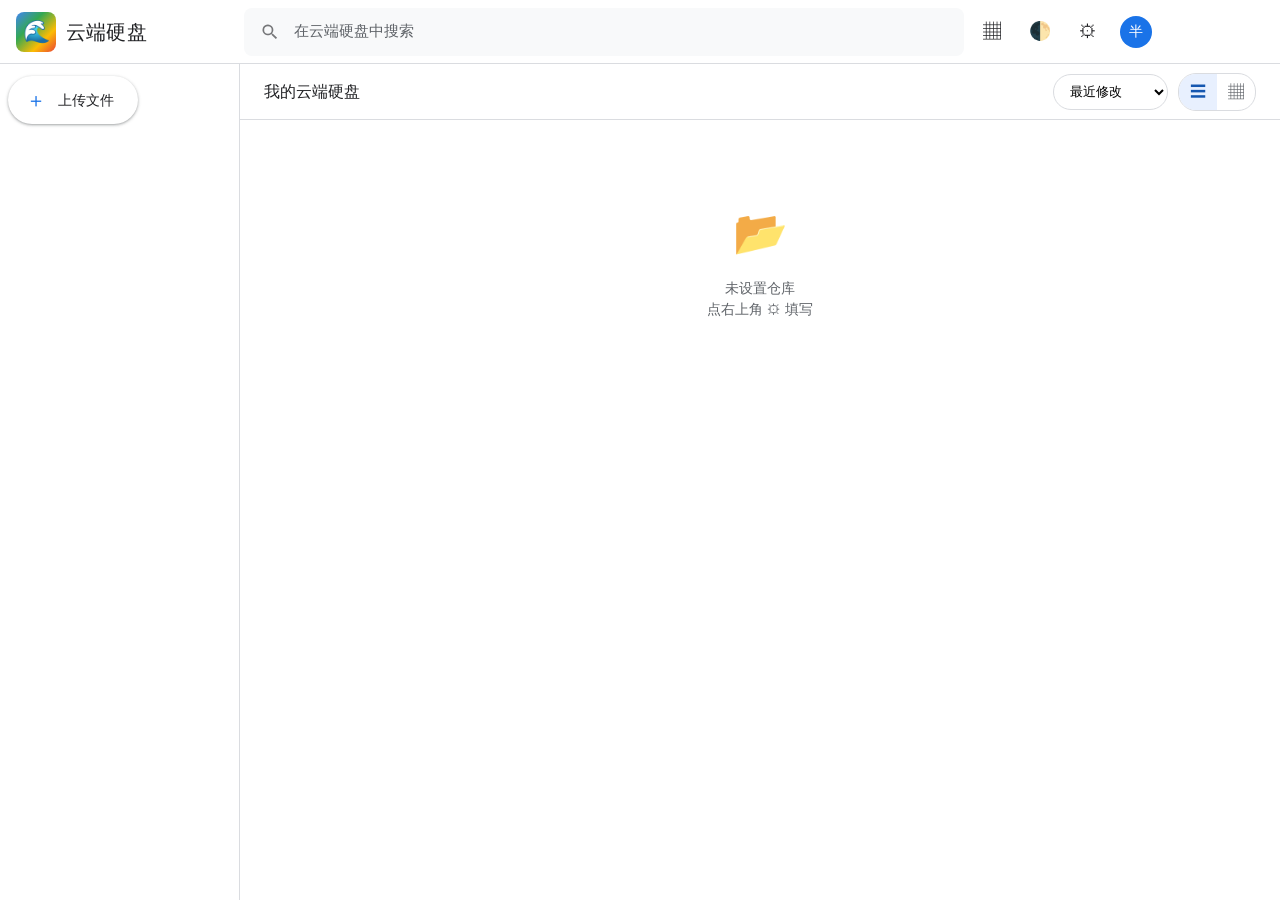
==== commit 17504657: "Add files via upload" ====
--- a/index.html
+++ b/index.html
@@ -3,159 +3,338 @@
 <head>
 <meta charset="UTF-8">
 <meta name="viewport" content="width=device-width, initial-scale=1">
-<title>半盏潮汐 · 文件资料库</title>
+<title>半盏潮汐 · 云端硬盘</title>
+<link rel="icon" href="data:image/svg+xml,<svg xmlns='http://www.w3.org/2000/svg' viewBox='0 0 100 100'><text y='.9em' font-size='90'>🌊</text></svg>">
 <style>
 :root{
-  --bg:#0b1220; --card:rgba(255,255,255,.06); --line:rgba(255,255,255,.1);
-  --text:#e8eefc; --dim:#93a3c4; --a1:#4fd1c5; --a2:#7aa2ff;
-}
-body.light{
-  --bg:#f4f7fd; --card:#fff; --line:rgba(20,40,80,.12);
-  --text:#16233d; --dim:#64749a; --a1:#0d9488; --a2:#3b6cf6;
+  --blue:#1a73e8; --blue-d:#1557b0; --blue-l:#e8f0fe;
+  --bg:#fff; --bg2:#f8f9fa; --hover:#f1f3f4; --sel:#e8f0fe;
+  --text:#202124; --dim:#5f6368; --line:#dadce0;
+  --sh:0 1px 2px 0 rgba(60,64,67,.3),0 1px 3px 1px rgba(60,64,67,.15);
+  --sh2:0 2px 6px 2px rgba(60,64,67,.15),0 1px 2px 0 rgba(60,64,67,.3);
+}
+body.dark{
+  --blue:#8ab4f8; --blue-d:#a8c7fa; --blue-l:#1e3a5f;
+  --bg:#202124; --bg2:#292a2d; --hover:#3c4043; --sel:#41331c;
+  --text:#e8eaed; --dim:#9aa0a6; --line:#3c4043;
 }
 *{box-sizing:border-box}
+html,body{height:100%}
 body{
-  margin:0; background:var(--bg); color:var(--text); min-height:100vh;
-  font:14px/1.6 -apple-system,"PingFang SC","Microsoft YaHei",sans-serif;
-}
-body::before{
-  content:''; position:fixed; inset:0; z-index:-1;
-  background:radial-gradient(900px 500px at 10% -10%,rgba(79,209,197,.22),transparent 60%),
-             radial-gradient(800px 450px at 90% 0%,rgba(122,162,255,.22),transparent 60%);
-}
-.wrap{max-width:1100px; margin:0 auto; padding:26px 18px 60px}
-header{display:flex; align-items:center; gap:14px; flex-wrap:wrap}
-.logo{font-size:30px; width:52px; height:52px; display:grid; place-items:center;
-  background:var(--card); border:1px solid var(--line); border-radius:15px}
-h1{margin:0; font-size:20px}
-.sub{margin:3px 0 0; font-size:13px; color:var(--dim)}
-.spacer{flex:1}
-button,select,input{font:inherit; color:var(--text)}
-.btn{border:1px solid var(--line); background:var(--card); padding:7px 13px;
-  border-radius:10px; cursor:pointer; font-size:13px; text-decoration:none;
-  display:inline-flex; align-items:center; gap:5px}
-.btn:hover{background:rgba(255,255,255,.12)}
-.btn.pri{background:linear-gradient(135deg,var(--a1),var(--a2)); color:#06121f;
-  border:0; font-weight:600}
-.bar{display:flex; gap:8px; flex-wrap:wrap; margin:16px 0}
-.bar input,.bar select{padding:9px 12px; border-radius:11px; border:1px solid var(--line);
-  background:var(--card); outline:0}
-.bar input{flex:1; min-width:180px}
-.stats{display:flex; gap:8px; flex-wrap:wrap; margin-bottom:14px; font-size:12px; color:var(--dim)}
-.stat{background:var(--card); border:1px solid var(--line); border-radius:10px; padding:6px 12px}
-.stat b{color:var(--text); font-size:14px; margin-left:4px}
-.tabs{display:flex; gap:7px; overflow-x:auto; margin-bottom:16px; padding-bottom:4px}
-.tab{flex:none; padding:7px 13px; border-radius:99px; cursor:pointer; font-size:13px;
-  border:1px solid var(--line); background:var(--card); color:var(--dim)}
-.tab.on{background:linear-gradient(135deg,var(--a1),var(--a2)); color:#06121f;
-  border:0; font-weight:600}
-.sec{display:flex; align-items:center; gap:10px; margin:20px 0 10px; font-weight:600}
-.sec i{flex:1; height:1px; background:var(--line)}
-.grid{display:grid; gap:12px; grid-template-columns:repeat(auto-fill,minmax(270px,1fr))}
-.card{background:var(--card); border:1px solid var(--line); border-radius:15px;
-  padding:14px; display:flex; flex-direction:column; gap:8px}
-.card:hover{border-color:var(--a1)}
-.nm{font-weight:600; word-break:break-all; display:-webkit-box; -webkit-line-clamp:2;
-  -webkit-box-orient:vertical; overflow:hidden}
-.ds{font-size:12px; color:var(--dim); display:-webkit-box; -webkit-line-clamp:2;
-  -webkit-box-orient:vertical; overflow:hidden}
-.tags{display:flex; gap:6px; flex-wrap:wrap; font-size:11px; color:var(--dim)}
-.tag{background:rgba(122,162,255,.14); padding:2px 7px; border-radius:6px}
-.tag.m{background:rgba(79,209,197,.18)}
-.acts{display:flex; gap:7px; flex-wrap:wrap; margin-top:auto}
-.parts{display:none; flex-direction:column; gap:5px; font-size:12px}
-.parts.on{display:flex}
-.parts a{color:var(--a2); text-decoration:none; word-break:break-all}
-.empty{text-align:center; padding:60px 20px; color:var(--dim)}
-.modal{position:fixed; inset:0; background:rgba(4,10,22,.7); display:grid; place-items:center;
-  z-index:50; padding:18px}
-.modal[hidden]{display:none}
-.box{width:min(660px,100%); background:var(--bg); border:1px solid var(--line);
-  border-radius:16px; padding:18px}
-.qr{background:#fff; border-radius:12px; width:200px; height:200px; padding:8px;
-  display:grid; place-items:center; flex:none}
-.qr img,.qr canvas{width:100%!important; height:100%!important}
-.row{display:flex; gap:16px; flex-wrap:wrap; margin-top:12px}
-.col{flex:1 1 220px; display:flex; flex-direction:column; gap:9px}
-.inp{width:100%; padding:7px 9px; border-radius:8px; font-size:12px; border:1px solid var(--line);
-  background:var(--card); word-break:break-all}
-.toast{position:fixed; left:50%; bottom:30px; transform:translateX(-50%); background:var(--card);
-  border:1px solid var(--line); padding:9px 16px; border-radius:99px; font-size:13px; z-index:99}
+  margin:0; background:var(--bg); color:var(--text);
+  font:400 14px/1.5 Roboto,Arial,"PingFang SC","Microsoft YaHei",sans-serif;
+  display:flex; flex-direction:column; overflow:hidden;
+}
+button{font:inherit; color:inherit; cursor:pointer; border:0; background:none}
+input{font:inherit; color:inherit}
+
+/* ===== 顶栏 ===== */
+header{
+  flex:none; height:64px; display:flex; align-items:center; gap:8px;
+  padding:0 16px; border-bottom:1px solid var(--line); background:var(--bg);
+}
+.brand{display:flex; align-items:center; gap:10px; min-width:220px}
+.logo{
+  width:40px; height:40px; border-radius:8px; display:grid; place-items:center;
+  font-size:22px; background:linear-gradient(135deg,#4285f4,#34a853 35%,#fbbc04 70%,#ea4335);
+}
+.brand b{font-size:20px; font-weight:500; letter-spacing:.2px}
+.search{
+  flex:1; max-width:720px; height:48px; display:flex; align-items:center; gap:12px;
+  background:var(--bg2); border-radius:8px; padding:0 16px; transition:.15s;
+}
+body.dark .search{background:#303134}
+.search:focus-within{background:var(--bg); box-shadow:var(--sh); }
+body.dark .search:focus-within{background:#303134}
+.search svg{flex:none; opacity:.6}
+.search input{flex:1; min-width:0; width:100%; border:0; outline:0; background:none; font-size:15px}
+.search input::placeholder{color:var(--dim)}
+.iconbtn{
+  width:40px; height:40px; border-radius:50%; display:grid; place-items:center;
+  font-size:18px; transition:.15s;
+}
+.iconbtn:hover{background:var(--hover)}
+.avatar{
+  width:32px; height:32px; border-radius:50%; background:var(--blue); color:#fff;
+  display:grid; place-items:center; font-size:14px; font-weight:500; margin-left:4px;
+}
+
+/* ===== 主体 ===== */
+.body{flex:1; display:flex; min-height:0}
+aside{
+  flex:none; width:240px; padding:12px 8px; overflow-y:auto; border-right:1px solid var(--line);
+}
+.newbtn{
+  display:flex; align-items:center; gap:12px; height:48px; padding:0 24px 0 18px;
+  background:var(--bg); border-radius:24px; box-shadow:var(--sh); font-weight:500;
+  margin-bottom:14px; transition:.15s;
+}
+.newbtn:hover{box-shadow:var(--sh2); background:var(--bg2)}
+.newbtn span{font-size:20px; color:var(--blue)}
+.nav{list-style:none; margin:0; padding:0}
+.nav li{
+  display:flex; align-items:center; gap:14px; height:34px; padding:0 16px;
+  border-radius:0 17px 17px 0; cursor:pointer; font-size:14px; color:var(--dim);
+}
+.nav li:hover{background:var(--hover)}
+.nav li.on{background:var(--blue-l); color:var(--blue-d); font-weight:500}
+body.dark .nav li.on{color:var(--blue)}
+.nav li .em{width:20px; text-align:center; font-size:15px}
+.nav li .ct{margin-left:auto; font-size:12px; opacity:.75}
+.nav .hd{padding:16px 16px 6px; font-size:12px; font-weight:500; letter-spacing:.6px;
+  text-transform:uppercase; color:var(--dim); cursor:default}
+.nav .hd:hover{background:none}
+
+main{flex:1; min-width:0; display:flex; flex-direction:column; overflow:hidden}
+.toolbar{
+  flex:none; height:56px; display:flex; align-items:center; gap:10px;
+  padding:0 24px; border-bottom:1px solid var(--line);
+}
+.crumb{font-size:16px; font-weight:500; margin-right:auto; display:flex; align-items:center; gap:8px}
+.crumb small{font-weight:400; color:var(--dim); font-size:12px}
+.sel{
+  height:36px; padding:0 12px; border-radius:18px; border:1px solid var(--line);
+  background:var(--bg); font-size:13px; outline:0;
+}
+.viewbtn{display:flex; border:1px solid var(--line); border-radius:18px; overflow:hidden}
+.viewbtn button{width:38px; height:36px; font-size:16px; color:var(--dim)}
+.viewbtn button.on{background:var(--blue-l); color:var(--blue-d)}
+body.dark .viewbtn button.on{color:var(--blue)}
+
+.scroll{flex:1; overflow-y:auto; padding:0 0 60px}
+
+/* ===== 列表视图（Drive 风格） ===== */
+table{width:100%; border-collapse:collapse}
+thead th{
+  position:sticky; top:0; z-index:2; background:var(--bg); text-align:left;
+  font-size:12px; font-weight:500; color:var(--dim); padding:10px 16px;
+  border-bottom:1px solid var(--line); white-space:nowrap;
+}
+thead th.s{cursor:pointer; user-select:none}
+thead th.s:hover{color:var(--text)}
+tbody td{padding:0 16px; height:48px; border-bottom:1px solid var(--line); font-size:14px}
+tbody tr:hover td{background:var(--hover)}
+tbody tr{cursor:default}
+.name{display:flex; align-items:center; gap:12px; min-width:0}
+.name .fi{width:22px; text-align:center; font-size:19px; flex:none}
+.name .tx{
+  overflow:hidden; text-overflow:ellipsis; white-space:nowrap; font-weight:400;
+}
+.name .badge{
+  flex:none; font-size:11px; padding:1px 7px; border-radius:4px;
+  background:var(--blue-l); color:var(--blue-d); font-weight:500;
+}
+body.dark .name .badge{color:var(--blue)}
+td.m{color:var(--dim); font-size:13px; white-space:nowrap; width:130px}
+td.d{color:var(--dim); font-size:13px; white-space:nowrap; width:150px}
+td.op{width:150px; text-align:right; white-space:nowrap}
+td.op .row{display:flex; gap:2px; justify-content:flex-end; opacity:0; transition:.15s}
+tbody tr:hover td.op .row{opacity:1}
+@media (hover:none){ td.op .row{opacity:1} }
+.opb{width:32px; height:32px; border-radius:50%; display:grid; place-items:center; font-size:15px}
+.opb:hover{background:var(--hover)}
+.dl{color:var(--blue)}
+
+.grp{
+  display:flex; align-items:center; gap:10px; padding:16px 16px 8px;
+  font-size:12px; font-weight:500; color:var(--dim); letter-spacing:.4px;
+}
+.grp i{flex:1; height:1px; background:var(--line)}
+tr.grp td{
+  height:44px; padding-top:14px; font-size:12px; font-weight:500; color:var(--dim);
+  border-bottom:1px solid var(--line); background:var(--bg);
+}
+tbody tr.grp:hover td{background:var(--bg)}
+tr.sub td{background:var(--bg2)}
+body.dark tr.sub td{background:#292a2d}
+
+/* ===== 网格视图 ===== */
+.grid{
+  display:grid; gap:12px; padding:16px;
+  grid-template-columns:repeat(auto-fill,minmax(220px,1fr));
+}
+.gcard{
+  border:1px solid var(--line); border-radius:10px; padding:12px; display:flex;
+  flex-direction:column; gap:8px; transition:.15s; cursor:default;
+}
+.gcard:hover{background:var(--hover); box-shadow:var(--sh)}
+.gcard .th{
+  height:88px; border-radius:8px; background:var(--bg2); display:grid; place-items:center;
+  font-size:40px;
+}
+body.dark .gcard .th{background:#303134}
+.gcard .gn{font-size:13px; font-weight:500; overflow:hidden; text-overflow:ellipsis; white-space:nowrap}
+.gcard .gm{font-size:12px; color:var(--dim)}
+.gcard .ga{display:flex; gap:2px; margin-top:2px}
+.gcard .ga .opb{width:28px; height:28px; font-size:13px}
+
+.empty{text-align:center; padding:80px 20px; color:var(--dim)}
+.empty div{font-size:44px; margin-bottom:12px}
+
+/* ===== 弹窗 ===== */
+.mask{
+  position:fixed; inset:0; background:rgba(32,33,36,.6); display:grid; place-items:center;
+  z-index:100; padding:18px;
+}
+.mask[hidden]{display:none}
+.dlg{
+  width:min(660px,100%); background:var(--bg); border-radius:12px; box-shadow:var(--sh2);
+  padding:22px; max-height:92vh; overflow:auto;
+}
+.dlg h3{margin:0 0 4px; font-size:17px; font-weight:500}
+.dlg .sub{font-size:13px; color:var(--dim); margin-bottom:14px}
+.qrwrap{display:flex; gap:20px; flex-wrap:wrap; align-items:flex-start}
+.qrbox{
+  width:200px; height:200px; flex:none; background:#fff; border-radius:10px; padding:8px;
+  display:grid; place-items:center; border:1px solid var(--line);
+}
+.qrbox img,.qrbox canvas{width:100%!important; height:100%!important}
+.qrside{flex:1 1 240px; display:flex; flex-direction:column; gap:10px}
+.qrside b{font-size:14px; font-weight:500; word-break:break-all}
+.qrside .mm{font-size:12px; color:var(--dim)}
+.inp{
+  width:100%; padding:9px 11px; border:1px solid var(--line); border-radius:6px;
+  background:var(--bg); font-size:12px; word-break:break-all; outline:0;
+}
+.inp:focus{border-color:var(--blue)}
+.btnrow{display:flex; gap:8px; flex-wrap:wrap; margin-top:6px}
+.pill{
+  height:36px; padding:0 20px; border-radius:18px; background:var(--blue); color:#fff;
+  font-weight:500; font-size:14px;
+}
+.pill:hover{background:var(--blue-d)}
+.pill.gh{background:none; color:var(--blue); border:1px solid var(--line)}
+body.dark .pill.gh{color:var(--blue)}
+.pill:disabled{opacity:.5; cursor:default}
+.plink{display:flex; flex-direction:column; gap:5px; max-height:150px; overflow:auto; font-size:12px}
+.plink a{color:var(--blue); text-decoration:none; word-break:break-all}
+.fld{display:flex; flex-direction:column; gap:6px; font-size:13px}
+.fld span{color:var(--dim); font-size:12px}
+
+.toast{
+  position:fixed; left:50%; bottom:28px; transform:translateX(-50%); z-index:200;
+  background:#323232; color:#fff; padding:12px 20px; border-radius:6px; font-size:13px;
+  box-shadow:var(--sh2);
+}
+body.dark .toast{background:#e8eaed; color:#202124}
 .toast[hidden]{display:none}
-footer{text-align:center; color:var(--dim); font-size:12px; margin-top:30px}
+
+#catSel{display:none}
+@media (max-width:900px){
+  aside{display:none}
+  #catSel{display:block; max-width:130px}
+  header{padding:0 8px; gap:4px}
+  .brand{min-width:auto}
+  .brand b{display:none}
+  .search{max-width:none; height:40px; padding:0 12px}
+  #viewHelp,#av{display:none}
+  .toolbar{padding:0 12px}
+  .crumb{font-size:15px}
+  td.d,th.d{display:none}
+  table{table-layout:fixed; width:100%}
+  td.m,th.m{width:88px}
+  td.op,th.op{width:112px}
+  td.op .row{opacity:1}
+  tbody td{padding:0 10px}
+  .newbtn{display:none}
+}
+@media (max-width:520px){
+  #sort{display:none}
+  td.m,th.m{width:74px}
+  td.op,th.op{width:104px}
+  tbody td{padding:0 8px}
+  .opb{width:30px; height:30px; font-size:14px}
+  .name{gap:8px}
+}
 </style>
 </head>
 <body>
-<div class="wrap">
 
 <header>
-  <div class="logo">🌊</div>
-  <div>
-    <h1 id="tt">半盏潮汐 · 文件资料库</h1>
-    <p class="sub" id="sb">GitHub Releases 驱动 · 自动分类 · 可下载 / 扫码 / 复制链接</p>
+  <div class="brand">
+    <div class="logo">🌊</div>
+    <b>云端硬盘</b>
   </div>
-  <div class="spacer"></div>
-  <button class="btn" id="setBtn">⚙ 仓库</button>
-  <button class="btn" id="themeBtn">🌓</button>
+  <div class="search">
+    <svg width="20" height="20" viewBox="0 0 24 24" fill="currentColor"><path d="M15.5 14h-.79l-.28-.27a6.5 6.5 0 1 0-.7.7l.27.28v.79l5 4.99L20.49 19l-4.99-5zm-6 0a4.5 4.5 0 1 1 0-9 4.5 4.5 0 0 1 0 9z"/></svg>
+    <input id="kw" type="search" placeholder="在云端硬盘中搜索" autocomplete="off">
+  </div>
+  <button class="iconbtn" id="viewHelp" title="视图">▦</button>
+  <button class="iconbtn" id="themeBtn" title="深色模式">🌓</button>
+  <button class="iconbtn" id="setBtn" title="设置">⚙</button>
+  <div class="avatar" id="av">半</div>
 </header>
 
-<div class="bar">
-  <input id="kw" type="search" placeholder="搜索文件名 / 描述 / 标签…">
-  <select id="sort">
-    <option value="time">最新优先</option>
-    <option value="name">名称 A→Z</option>
-    <option value="size">体积大→小</option>
-    <option value="hot">下载最多</option>
-  </select>
+<div class="body">
+  <aside>
+    <button class="newbtn" id="newBtn"><span>＋</span>上传文件</button>
+    <ul class="nav" id="nav"></ul>
+  </aside>
+
+  <main>
+    <div class="toolbar">
+      <div class="crumb" id="crumb">我的云端硬盘 <small id="crumbSub"></small></div>
+      <select class="sel" id="catSel" title="分类"></select>
+      <select class="sel" id="sort">
+        <option value="time">最近修改</option>
+        <option value="name">名称 A→Z</option>
+        <option value="size">体积 大→小</option>
+        <option value="hot">下载最多</option>
+      </select>
+      <div class="viewbtn">
+        <button id="vList" class="on" title="列表视图">☰</button>
+        <button id="vGrid" title="网格视图">▦</button>
+      </div>
+    </div>
+    <div class="scroll" id="scroll"></div>
+  </main>
 </div>
 
-<div class="stats" id="stats"></div>
-<div class="tabs" id="tabs"></div>
-<main id="list"></main>
-<footer id="foot"></footer>
-</div>
-
-<div class="modal" id="qrM" hidden>
-  <div class="box">
-    <div style="display:flex;justify-content:space-between;align-items:center">
-      <h3 style="margin:0;font-size:16px">扫码下载</h3>
-      <button class="btn" id="qrX">✕</button>
+<!-- 二维码 -->
+<div class="mask" id="qrM" hidden>
+  <div class="dlg">
+    <h3>扫码下载</h3>
+    <div class="sub" id="qrS"></div>
+    <div class="qrwrap">
+      <div class="qrbox" id="qrBox"><span style="color:#888">生成中…</span></div>
+      <div class="qrside">
+        <b id="qrN"></b>
+        <div class="mm" id="qrMeta"></div>
+        <input class="inp" id="qrL" readonly>
+        <div class="btnrow">
+          <button class="pill" id="qrC">复制链接</button>
+          <button class="pill gh" id="qrD" disabled>保存二维码</button>
+        </div>
+        <div class="plink" id="qrP"></div>
+      </div>
     </div>
-    <div class="row">
-      <div class="qr" id="qrBox"><span style="color:#334">生成中…</span></div>
-      <div class="col">
-        <b id="qrN" style="font-size:14px;word-break:break-all"></b>
-        <span id="qrM2" style="font-size:12px;color:var(--dim)"></span>
-        <input class="inp" id="qrL" readonly>
-        <div style="display:flex;gap:7px">
-          <button class="btn pri" id="qrC">复制链接</button>
-          <button class="btn" id="qrD" disabled>保存图片</button>
-        </div>
-        <div id="qrP" style="display:flex;flex-direction:column;gap:4px;max-height:130px;overflow:auto"></div>
-      </div>
+    <div class="btnrow" style="justify-content:flex-end; margin-top:16px">
+      <button class="pill gh" id="qrX">关闭</button>
     </div>
   </div>
 </div>
 
-<!-- 仓库设置 -->
-<div class="modal" id="setM" hidden>
-  <div class="box">
-    <div style="display:flex;justify-content:space-between;align-items:center">
-      <h3 style="margin:0;font-size:16px">设置</h3>
-      <button class="btn" id="setX">✕</button>
+<!-- 设置 -->
+<div class="mask" id="setM" hidden>
+  <div class="dlg" style="width:min(480px,100%)">
+    <h3>设置</h3>
+    <div class="sub">仓库信息只保存在本机浏览器，不会上传</div>
+    <div style="display:flex; flex-direction:column; gap:14px">
+      <label class="fld">
+        <span>仓库（用户名 / 仓库名）</span>
+        <input class="inp" id="repoI" placeholder="例如 octocat/Hello-World">
+      </label>
+      <label class="fld">
+        <span>Token（可选）：公开仓库可留空。填 Personal Access Token 把接口限额从 60 次/小时提升到 5000 次/小时</span>
+        <input class="inp" id="tokI" type="password" placeholder="ghp_xxx（可留空）">
+      </label>
+      <div class="btnrow">
+        <button class="pill" id="setS">保存并刷新</button>
+        <button class="pill gh" id="setR">重新加载</button>
+      </div>
     </div>
-    <div class="col" style="margin-top:12px">
-      <span style="font-size:12px;color:var(--dim)">仓库（用户名/仓库名）</span>
-      <input class="inp" id="repoI" placeholder="例如 octocat/Hello-World">
-      <span style="font-size:12px;color:var(--dim)">
-        Token（可选）：公开仓库可留空；填 Personal Access Token 可把 API 限额从 60 次/小时提到 5000 次/小时，
-        也能读私有仓库。只存在本机浏览器，不会上传。
-      </span>
-      <input class="inp" id="tokI" type="password" placeholder="ghp_xxx（可留空）">
-      <div style="display:flex;gap:7px">
-        <button class="btn pri" id="setS">保存并刷新</button>
-        <button class="btn" id="setR">重新加载数据</button>
-      </div>
+    <div class="btnrow" style="justify-content:flex-end; margin-top:16px">
+      <button class="pill gh" id="setX">关闭</button>
     </div>
   </div>
 </div>
@@ -163,28 +342,31 @@
 <div class="toast" id="toast" hidden></div>
 
 <script>
-/* ============ 只需改这里 ============ */
+/* ============ 可自定义配置 ============ */
 const CONFIG = {
-  repo: '',          // 留空：自动从网址推断（github.io/仓库名/）。也可直接写 "用户名/仓库名"
-  categories: [      // 按顺序匹配文件名，命中即用该分类
-    { n:'电子书',  i:'📚', m:/(\.epub$|\.mobi$|\.azw3$|电子书|ebook)/i },
+  repo: '',            // 留空则从网址自动推断；也可直接写 '用户名/仓库名'
+  title: '云端硬盘',
+  categories: [        // 按顺序匹配文件名，命中即用该分类
+    { n:'电子书',   i:'📚', m:/(\.epub$|\.mobi$|\.azw3$|电子书|ebook)/i },
     { n:'文档资料', i:'📄', m:/(\.pdf$|\.docx?$|\.pptx?$|\.xlsx?$|\.md$|文档|资料|手册)/i },
     { n:'设计素材', i:'🎨', m:/(\.psd$|\.ai$|\.sketch$|\.fig$|素材|设计)/i },
     { n:'图片图集', i:'🖼️', m:/(\.png$|\.jpe?g$|\.webp$|\.svg$|图集|壁纸)/i },
     { n:'视频课程', i:'🎬', m:/(\.mp4$|\.mkv$|\.mov$|\.avi$|视频|课程|录播)/i },
     { n:'音频音乐', i:'🎧', m:/(\.mp3$|\.flac$|\.wav$|\.m4a$|音频|音乐|播客)/i },
-    { n:'安装包',  i:'💿', m:/(\.exe$|\.msi$|\.dmg$|\.pkg$|\.apk$|setup|安装包)/i },
-    { n:'压缩包',  i:'🗜️', m:/(\.zip$|\.rar$|7z$|\.tar\.gz$)/i },
-    { n:'数据集',  i:'🧬', m:/(\.csv$|\.parquet$|\.jsonl$|dataset|数据集)/i }
+    { n:'安装包',   i:'💿', m:/(\.exe$|\.msi$|\.dmg$|\.pkg$|\.apk$|setup|安装包)/i },
+    { n:'压缩包',   i:'🗜️', m:/(\.zip$|\.rar$|7z$|\.tar\.gz$)/i },
+    { n:'数据集',   i:'🧬', m:/(\.csv$|\.parquet$|\.jsonl$|dataset|数据集)/i }
   ],
   fallback: '其他资源'
 };
 /* ============ 配置结束 ============ */
 
 const $ = s => document.querySelector(s);
-let items = [], cat = '__all__', kw = '';
-
-/* ---- 仓库推断 ---- */
+const esc = s => String(s == null ? '' : s).replace(/[&<>"]/g, c => ({'&':'&amp;','<':'&lt;','>':'&gt;','"':'&quot;'}[c]));
+
+let items = [], cat = '__all__', kw = '', view = 'list';
+
+/* ---------- 仓库 ---------- */
 function guessRepo(){
   if (CONFIG.repo) return CONFIG.repo;
   const p = location.pathname.split('/').filter(Boolean);
@@ -195,212 +377,367 @@
 let REPO = localStorage.getItem('vault_repo') || guessRepo();
 let TOKEN = localStorage.getItem('vault_token') || '';
 
-/* ---- 数据 ---- */
+/* ---------- 工具 ---------- */
+function size(n){
+  const u = ['B','KB','MB','GB','TB']; let i = 0; n = +n || 0;
+  while (n >= 1024 && i < 4){ n /= 1024; i++; }
+  return (i ? n.toFixed(2) : n.toFixed(0)) + ' ' + u[i];
+}
+function fmtDate(s){
+  if (!s) return '—';
+  const d = new Date(s);
+  if (isNaN(d)) return '—';
+  return d.getFullYear() + '年' + (d.getMonth()+1) + '月' + d.getDate() + '日';
+}
+function icon(name){
+  const e = (name.split('.').pop() || '').toLowerCase();
+  const m = {pdf:'📕',doc:'📘',docx:'📘',xls:'📗',xlsx:'📗',ppt:'📙',pptx:'📙',txt:'📝',md:'📝',
+    epub:'📚',mobi:'📚',azw3:'📚',
+    png:'🖼️',jpg:'🖼️',jpeg:'🖼️',webp:'🖼️',gif:'🖼️',svg:'🖼️',psd:'🎨',ai:'🎨',sketch:'🎨',fig:'🎨',
+    mp4:'🎬',mkv:'🎬',mov:'🎬',avi:'🎬',mp3:'🎵',flac:'🎵',wav:'🎵',m4a:'🎵',
+    zip:'🗜️',rar:'🗜️',gz:'🗜️',exe:'💿',msi:'💿',dmg:'💿',apk:'📱',
+    csv:'📊',xlsx2:'📊',json:'📊',parquet:'📊'};
+  return m[e] || '📦';
+}
+const EXTMAP = {epub:'电子书',mobi:'电子书',azw3:'电子书',pdf:'文档资料',doc:'文档资料',docx:'文档资料',
+  xls:'文档资料',xlsx:'文档资料',ppt:'文档资料',pptx:'文档资料',md:'文档资料',txt:'文档资料',
+  psd:'设计素材',ai:'设计素材',sketch:'设计素材',fig:'设计素材',
+  png:'图片图集',jpg:'图片图集',jpeg:'图片图集',webp:'图片图集',svg:'图片图集',
+  mp4:'视频课程',mkv:'视频课程',mov:'视频课程',avi:'视频课程',
+  mp3:'音频音乐',flac:'音频音乐',wav:'音频音乐',m4a:'音频音乐',
+  exe:'安装包',msi:'安装包',dmg:'安装包',apk:'安装包',
+  zip:'压缩包',rar:'压缩包',csv:'数据集',parquet:'数据集'};
+
+function classify(name, meta){
+  if (meta && meta.category) return meta.category;
+  for (const c of CONFIG.categories) if (c.m.test(name)) return c.n;
+  const e = (name.split('.').pop() || '').toLowerCase();
+  return EXTMAP[e] || CONFIG.fallback;
+}
+function parseMeta(body){
+  const o = {};
+  if (!body) return o;
+  const m = body.match(/^\s*---\s*\n([\s\S]*?)\n\s*---\s*\n?/);
+  if (m) m[1].split('\n').forEach(l => {
+    const k = l.indexOf(':');
+    if (k > 0) o[l.slice(0,k).trim().toLowerCase()] = l.slice(k+1).trim();
+  });
+  o._desc = m ? body.slice(m[0].length).trim().slice(0,200) : body.slice(0,200);
+  return o;
+}
+/* 分卷合并：xxx.part000 / xxx.z01 / xxx.7z.002 */
+const PART = [/^(.+?)\.part(\d{1,3})$/i, /^(.+?)\.z(\d{2,3})$/i, /^(.+?)\.7z\.(\d{2,3})$/i];
+function mergeParts(list){
+  const g = {}, rest = [];
+  list.forEach(it => {
+    for (const re of PART){
+      const m = it.name.match(re);
+      if (m){ (g[m[1]] = g[m[1]] || []).push([+m[2], it]); return; }
+    }
+    rest.push(it);
+  });
+  const out = rest.slice();
+  for (const base in g){
+    const ps = g[base].sort((a,b) => a[0]-b[0]).map(x => x[1]);
+    const o = Object.assign({}, ps[0]);
+    o.name = base;
+    o.size = ps.reduce((s,x) => s + x.size, 0);
+    o.size_h = size(o.size);
+    o.dl = Math.max.apply(null, ps.map(x => x.dl));
+    o.multi = ps.map(p => ({name:p.name, url:p.url, sz:p.size_h}));
+    out.push(o);
+  }
+  return out;
+}
+
+/* ---------- 读取 ---------- */
 async function gh(path){
   const h = { Accept:'application/vnd.github+json' };
   if (TOKEN) h.Authorization = 'Bearer ' + TOKEN;
   const r = await fetch('https://api.github.com' + path, { headers:h });
-  if (!r.ok) throw new Error('GitHub API ' + r.status + '（若 403 多为访问频率超限，可填 Token）');
+  if (!r.ok) throw new Error('GitHub API ' + r.status +
+    '（403 多为访问频率超限，可在设置里填 Token）');
   return r.json();
 }
-const size = n => {
-  const u=['B','KB','MB','GB','TB']; let i=0; n=+n||0;
-  while(n>=1024 && i<4){ n/=1024; i++; }
-  return (i?n.toFixed(2):n.toFixed(0))+' '+u[i];
-};
-function classify(name, meta){
-  if (meta && meta.category) return meta.category;
-  for (const c of CONFIG.categories) if (c.m.test(name)) return c.n;
-  const e = (name.split('.').pop()||'').toLowerCase();
-  const map = {epub:'电子书',mobi:'电子书',azw3:'电子书',pdf:'文档资料',doc:'文档资料',docx:'文档资料',
-    xls:'文档资料',xlsx:'文档资料',ppt:'文档资料',pptx:'文档资料',md:'文档资料',txt:'文档资料',
-    psd:'设计素材',ai:'设计素材',sketch:'设计素材',fig:'设计素材',
-    png:'图片图集',jpg:'图片图集',jpeg:'图片图集',webp:'图片图集',svg:'图片图集',
-    mp4:'视频课程',mkv:'视频课程',mov:'视频课程',avi:'视频课程',
-    mp3:'音频音乐',flac:'音频音乐',wav:'音频音乐',m4a:'音频音乐',
-    exe:'安装包',msi:'安装包',dmg:'安装包',apk:'安装包',
-    zip:'压缩包',rar:'压缩包',csv:'数据集',parquet:'数据集'};
-  return map[e] || CONFIG.fallback;
-}
-function parseMeta(body){
-  const o = {}; if(!body) return o;
-  const m = body.match(/^\s*---\s*\n([\s\S]*?)\n\s*---\s*\n?/);
-  if (m) m[1].split('\n').forEach(l => { const k=l.indexOf(':'); if(k>0) o[l.slice(0,k).trim().toLowerCase()] = l.slice(k+1).trim(); });
-  o._desc = m ? body.slice(m[0].length).trim().slice(0,200) : body.slice(0,200);
-  return o;
-}
-/* 分卷：xxx.part000 / xxx.z01 / xxx.7z.002 → 合并成一条 */
-const PART = [/^(.+?)\.part(\d{1,3})$/i, /^(.+?)\.z(\d{2,3})$/i, /^(.+?)\.7z\.(\d{2,3})$/i];
-function merge(parts){
-  const g={}, rest=[];
-  parts.forEach(it=>{
-    for(const re of PART){ const m=it.name.match(re); if(m){ (g[m[1]]=g[m[1]]||[]).push([+m[2],it]); return; } }
-    rest.push(it);
-  });
-  const out=[...rest];
-  for(const base in g){
-    const ps=g[base].sort((a,b)=>a[0]-b[0]).map(x=>x[1]), o={...ps[0]};
-    o.name=base; o.size=ps.reduce((s,x)=>s+x.size,0); o.size_h=size(o.size);
-    o.dl=Math.max(...ps.map(x=>x.dl)); o.multi=ps.map(p=>({name:p.name,url:p.url,sz:p.size_h}));
-    out.push(o);
-  }
-  return out;
-}
 async function load(){
-  if (!REPO) { REPO = prompt('请输入仓库（用户名/仓库名）：') || ''; if(REPO) localStorage.setItem('vault_repo',REPO); }
-  if (!REPO) { $('#list').innerHTML='<div class="empty">未设置仓库，点右上角 ⚙ 填写</div>'; return; }
-  $('#list').innerHTML = '<div class="empty">正在读取 ' + REPO + ' 的 Releases…</div>';
+  if (!REPO){
+    REPO = prompt('请输入仓库（用户名/仓库名）：') || '';
+    if (REPO) localStorage.setItem('vault_repo', REPO);
+  }
+  if (!REPO){
+    $('#scroll').innerHTML = '<div class="empty"><div>📂</div>未设置仓库<br>点右上角 ⚙ 填写</div>';
+    return;
+  }
+  $('#scroll').innerHTML = '<div class="empty"><div>⏳</div>正在读取 ' + esc(REPO) + ' …</div>';
   try{
-    let rels=[], page=1;
-    while(page<=10){
-      const d = await gh('/repos/'+REPO+'/releases?per_page=100&page='+page);
-      rels = rels.concat(d); if(d.length<100) break; page++;
+    let rels = [], page = 1;
+    while (page <= 10){
+      const d = await gh('/repos/' + REPO + '/releases?per_page=100&page=' + page);
+      rels = rels.concat(d);
+      if (d.length < 100) break;
+      page++;
     }
-    const tmp=[];
-    rels.forEach(r=>{
-      if(r.draft) return;
-      const meta = parseMeta(r.body||'');
-      (r.assets||[]).forEach(a=>{
-        if(a.state!=='uploaded') return;
-        tmp.push({name:a.name, cat:classify(a.name,meta), size:a.size, size_h:size(a.size),
-          url:a.browser_download_url, dl:a.download_count||0, up:a.updated_at||a.created_at||'',
-          tag:r.tag_name||'', rel:r.name||r.tag_name||'', rel_u:r.html_url||'',
-          desc:meta.desc||meta._desc||''});
+    const tmp = [];
+    rels.forEach(r => {
+      if (r.draft) return;
+      const meta = parseMeta(r.body || '');
+      (r.assets || []).forEach(a => {
+        if (a.state !== 'uploaded') return;
+        tmp.push({ name:a.name, cat:classify(a.name, meta), size:a.size, size_h:size(a.size),
+          url:a.browser_download_url, dl:a.download_count || 0,
+          up:a.updated_at || a.created_at || '', tag:r.tag_name || '',
+          rel:r.name || r.tag_name || '', rel_u:r.html_url || '',
+          desc:(meta.desc || meta._desc || '') });
       });
     });
-    items = merge(tmp);
+    items = mergeParts(tmp);
+    $('#av').textContent = (REPO.split('/')[0] || '半').slice(0,2);
     render();
   }catch(e){
-    $('#list').innerHTML = '<div class="empty">读取失败：'+e.message+'<br><br>点右上角 ⚙ 检查仓库名或填写 Token</div>';
-  }
-}
-
-/* ---- 渲染 ---- */
-const esc = s => String(s==null?'':s).replace(/[&<>"]/g,c=>({'&':'&amp;','<':'&lt;','>':'&gt;','"':'&quot;'}[c]));
+    $('#scroll').innerHTML = '<div class="empty"><div>⚠️</div>读取失败：' + esc(e.message) +
+      '<br><br>点右上角 ⚙ 检查仓库名或填写 Token</div>';
+  }
+}
+
+/* ---------- 渲染 ---------- */
 function shown(){
   let a = items;
-  if(cat!=='__all__') a = a.filter(i=>i.cat===cat);
-  if(kw){ const k=kw.toLowerCase();
-    a = a.filter(i=>(i.name+' '+i.desc+' '+i.tag+' '+i.rel).toLowerCase().includes(k)); }
-  const srt = { time:(x,y)=>String(y.up).localeCompare(String(x.up)),
-    name:(x,y)=>x.name.localeCompare(y.name,'zh'), size:(x,y)=>y.size-x.size, hot:(x,y)=>y.dl-x.dl };
-  return a.slice().sort(srt[ $('#sort').value ]);
-}
-function card(i){
-  return '<div class="card" data-n="'+esc(i.name)+'"><div class="nm">'+esc(i.name)+'</div>'
-    + (i.desc?'<div class="ds">'+esc(i.desc)+'</div>':'')
-    + '<div class="tags"><span class="tag">'+esc(i.size_h)+'</span>'
-    + '<span class="tag">'+esc(i.up.slice(0,10))+'</span>'
-    + (i.dl?'<span class="tag">↓'+i.dl+'</span>':'')
-    + (i.tag?'<span class="tag">'+esc(i.tag)+'</span>':'')
-    + (i.multi?'<span class="tag m">分卷 '+i.multi.length+'</span>':'')+'</div>'
-    + (i.multi?'<div class="parts">'+i.multi.map(p=>
-        '<div><a href="'+esc(p.url)+'" target="_blank" rel="noopener">'+esc(p.name)+'</a> · '+esc(p.sz)+'</div>').join('')+'</div>':'')
-    + '<div class="acts"><a class="btn pri" href="'+esc(i.url)+'" target="_blank" rel="noopener">⬇ 下载</a>'
-    + '<button class="btn" data-a="qr">📱 二维码</button>'
-    + '<button class="btn" data-a="copy">🔗 复制链接</button>'
-    + (i.multi?'<button class="btn" data-a="parts">📚 分卷</button>':'')
-    + (i.rel_u?'<a class="btn" href="'+esc(i.rel_u)+'" target="_blank" rel="noopener">Release</a>':'')
+  if (cat !== '__all__') a = a.filter(i => i.cat === cat);
+  if (kw){
+    const k = kw.toLowerCase();
+    a = a.filter(i => (i.name + ' ' + i.desc + ' ' + i.tag + ' ' + i.rel).toLowerCase().indexOf(k) >= 0);
+  }
+  const s = $('#sort').value;
+  const cmp = { time:(x,y) => String(y.up).localeCompare(String(x.up)),
+    name:(x,y) => x.name.localeCompare(y.name, 'zh'),
+    size:(x,y) => y.size - x.size, hot:(x,y) => y.dl - x.dl };
+  return a.slice().sort(cmp[s]);
+}
+function catIcon(k){
+  const c = CONFIG.categories.find(x => x.n === k);
+  return c ? c.i : '📦';
+}
+function renderNav(){
+  const g = {};
+  items.forEach(i => g[i.cat] = (g[i.cat] || 0) + 1);
+  let h = '<li class="hd">存储空间</li>'
+    + '<li data-c="__all__" class="' + (cat==='__all__'?'on':'') + '">'
+    + '<span class="em">🗂️</span>我的云端硬盘<span class="ct">' + items.length + '</span></li>';
+  h += '<li class="hd">分类</li>';
+  Object.keys(g).forEach(k => {
+    h += '<li data-c="' + esc(k) + '" class="' + (cat===k?'on':'') + '">'
+      + '<span class="em">' + catIcon(k) + '</span>' + esc(k)
+      + '<span class="ct">' + g[k] + '</span></li>';
+  });
+  $('#nav').innerHTML = h;
+  $('#nav').querySelectorAll('li[data-c]').forEach(li => {
+    li.onclick = () => { cat = li.dataset.c; render(); };
+  });
+  /* 窄屏没有侧栏，用下拉选分类 */
+  $('#catSel').innerHTML = '<option value="__all__">全部 ' + items.length + '</option>'
+    + Object.keys(g).map(k => '<option value="' + esc(k) + '"'
+      + (cat === k ? ' selected' : '') + '>' + catIcon(k) + ' ' + esc(k) + ' ' + g[k] + '</option>').join('');
+}
+function rowHtml(i){
+  return '<tr data-n="' + esc(i.name) + '">'
+    + '<td><div class="name"><span class="fi">' + icon(i.name) + '</span>'
+    + '<span class="tx" title="' + esc(i.name) + '">' + esc(i.name) + '</span>'
+    + (i.multi ? '<span class="badge">分卷 ' + i.multi.length + '</span>' : '')
+    + '</div></td>'
+    + '<td class="m">' + esc(i.size_h) + '</td>'
+    + '<td class="d">' + esc(fmtDate(i.up)) + '</td>'
+    + '<td class="op"><div class="row">'
+    + '<button class="opb" data-a="copy" title="复制链接">🔗</button>'
+    + '<button class="opb" data-a="qr" title="二维码">▣</button>'
+    + (i.multi ? '<button class="opb" data-a="parts" title="展开分卷">☰</button>' : '')
+    + '<a class="opb dl" href="' + esc(i.url) + '" target="_blank" rel="noopener" title="下载">⬇</a>'
+    + '</div></td></tr>'
+    + (i.multi ? '<tr class="sub" hidden><td colspan="4" style="padding:6px 16px 12px 50px">'
+      + i.multi.map(p => '<div style="font-size:12px;color:var(--dim);padding:2px 0">'
+        + '<a href="' + esc(p.url) + '" target="_blank" rel="noopener" style="color:var(--blue);text-decoration:none">'
+        + esc(p.name) + '</a> · ' + esc(p.sz) + '</div>').join('') + '</td></tr>' : '');
+}
+function gridHtml(i){
+  return '<div class="gcard" data-n="' + esc(i.name) + '">'
+    + '<div class="th">' + icon(i.name) + '</div>'
+    + '<div class="gn" title="' + esc(i.name) + '">' + esc(i.name) + '</div>'
+    + '<div class="gm">' + esc(i.size_h) + ' · ' + esc(fmtDate(i.up))
+    + (i.multi ? ' · 分卷' + i.multi.length : '') + '</div>'
+    + '<div class="ga">'
+    + '<a class="opb dl" href="' + esc(i.url) + '" target="_blank" rel="noopener" title="下载">⬇</a>'
+    + '<button class="opb" data-a="copy" title="复制链接">🔗</button>'
+    + '<button class="opb" data-a="qr" title="二维码">▣</button>'
+    + (i.multi ? '<button class="opb" data-a="parts" title="分卷">☰</button>' : '')
     + '</div></div>';
 }
 function render(){
   const a = shown(), g = {};
-  a.forEach(i=>(g[i.cat]=g[i.cat]||[]).push(i));
-  const tot = items.reduce((s,i)=>s+i.size,0), dls = items.reduce((s,i)=>s+i.dl,0);
-  $('#stats').innerHTML = [['文件',items.length],['分类',new Set(items.map(i=>i.cat)).size],
-    ['总体积',size(tot)],['总下载',dls]].map(x=>'<div class="stat">'+x[0]+'<b>'+x[1]+'</b></div>').join('')
-    + '<div class="stat">仓库<b>'+esc(REPO)+'</b></div>';
-
-  const tab = (k,label,cnt,icon) => '<div class="tab'+(cat===k?' on':'')+'" data-c="'+esc(k)+'">'
-    + icon+' '+label+' '+cnt+'</div>';
-  $('#tabs').innerHTML = tab('__all__','全部',items.length,'🗂️')
-    + Object.keys(g).map(k=>{
-        const c = CONFIG.categories.find(x=>x.n===k);
-        return tab(k, esc(k), g[k].length, c?c.i:'📦');
-      }).join('');
-  $('#tabs').querySelectorAll('.tab').forEach(t=>
-    t.onclick = () => { cat = t.dataset.c; render(); });
-
-  $('#list').innerHTML = a.length ? Object.keys(g).map(k=>{
-      const c = CONFIG.categories.find(x=>x.n===k);
-      return '<div class="sec">'+(c?c.i:'📦')+' '+esc(k)+'<i></i><span style="font-size:12px;color:var(--dim)">'+g[k].length+' 个</span></div>'
-        + '<div class="grid">'+g[k].map(card).join('')+'</div>';
-    }).join('') : '<div class="empty">没有匹配的文件 🌊</div>';
-  $('#foot').textContent = '数据来自 GitHub Releases · 仓库 ' + REPO + ' · 每次打开实时读取';
-}
-
-/* ---- 交互 ---- */
+  a.forEach(i => (g[i.cat] = g[i.cat] || []).push(i));
+  renderNav();
+
+  const total = items.reduce((s,i) => s + i.size, 0);
+  $('#crumb').innerHTML = (cat === '__all__' ? '我的云端硬盘' : catIcon(cat) + ' ' + esc(cat))
+    + ' <small>' + a.length + ' 个项目 · ' + size(total) + '</small>';
+
+  if (!a.length){
+    $('#scroll').innerHTML = '<div class="empty"><div>🔍</div>没有匹配的文件</div>';
+    return;
+  }
+  if (view === 'grid'){
+    $('#scroll').innerHTML = Object.keys(g).map(k =>
+      '<div class="grp">' + catIcon(k) + ' ' + esc(k) + '<i></i>' + g[k].length + ' 个</div>'
+      + '<div class="grid">' + g[k].map(gridHtml).join('') + '</div>').join('');
+    return;
+  }
+  /* 列表视图：单一表格 + 分组标题行，保证列宽一致 */
+  const body = Object.keys(g).map(k =>
+    '<tr class="grp"><td colspan="4">' + catIcon(k) + ' ' + esc(k)
+    + ' <span style="opacity:.7">' + g[k].length + ' 个</span></td></tr>'
+    + g[k].map(rowHtml).join('')).join('');
+  $('#scroll').innerHTML = '<table>'
+    + '<thead><tr><th>名称</th><th class="m">大小</th><th class="d">修改时间</th>'
+    + '<th class="op" style="text-align:right">操作</th></tr></thead>'
+    + '<tbody>' + body + '</tbody></table>';
+}
+
+/* ---------- 交互 ---------- */
 let tt;
-function toast(m){ const t=$('#toast'); t.textContent=m; t.hidden=false; clearTimeout(tt); tt=setTimeout(()=>t.hidden=true,2000); }
-function copy(text){
-  const ok=()=>toast('链接已复制 ✅');
-  if(navigator.clipboard && isSecureContext) navigator.clipboard.writeText(text).then(ok).catch(fb);
+function toast(m){
+  const t = $('#toast'); t.textContent = m; t.hidden = false;
+  clearTimeout(tt); tt = setTimeout(() => t.hidden = true, 2200);
+}
+function copy(text, it){
+  const ok = () => toast('链接已复制');
+  if (navigator.clipboard && isSecureContext) navigator.clipboard.writeText(text).then(ok).catch(fb);
   else fb();
-  function fb(){ const t=document.createElement('textarea'); t.value=text; t.style.opacity=0;
-    document.body.append(t); t.select(); try{document.execCommand('copy');ok();}catch(e){toast('复制失败');} t.remove(); }
-}
-let qrLib=null;
-function qrJs(){ if(qrLib) return qrLib;
-  const cdns=['https://cdnjs.cloudflare.com/ajax/libs/qrcodejs/1.0.0/qrcode.min.js',
+  function fb(){
+    const t = document.createElement('textarea');
+    t.value = text; t.style.opacity = 0; document.body.append(t); t.select();
+    let done = false;
+    try { done = document.execCommand('copy'); } catch(e){ done = false; }
+    t.remove();
+    if (done){ ok(); return; }
+    toast('浏览器阻止了复制，已打开链接窗口');
+    if (it) openQr(it);   // 弹窗里有可手动选中的链接
+  }
+}
+let qrLib = null;
+function qrJs(){
+  if (qrLib) return qrLib;
+  const cdns = ['https://cdnjs.cloudflare.com/ajax/libs/qrcodejs/1.0.0/qrcode.min.js',
     'https://cdn.jsdelivr.net/npm/qrcodejs@1.0.0/qrcode.min.js',
     'https://unpkg.com/qrcodejs@1.0.0/qrcode.min.js'];
-  return qrLib = new Promise(res=>{ if(window.QRCode) return res(1); let i=0;
-    (function nx(){ if(i>=cdns.length) return res(0);
-      const s=document.createElement('script'); s.src=cdns[i++];
-      s.onload=()=>res(!!window.QRCode); s.onerror=nx; document.head.append(s); })(); });
-}
-async function qr(name){
-  const it = items.find(x=>x.name===name); if(!it) return;
-  $('#qrM').hidden=false; $('#qrN').textContent=it.name;
-  $('#qrM2').textContent = it.size_h + ' · ' + it.up.slice(0,10) + ' · ' + it.cat;
-  $('#qrL').value = it.url; $('#qrD').disabled = true;
-  $('#qrP').innerHTML = it.multi ? '<span style="font-size:12px;color:var(--dim)">分卷直链：</span>'
-    + it.multi.map(p=>'<a href="'+esc(p.url)+'" target="_blank" rel="noopener">'+esc(p.name)+' · '+esc(p.sz)+'</a>').join('') : '';
-  const box=$('#qrBox'); box.innerHTML='<span style="color:#334">生成中…</span>';
-  if(await qrJs() && window.QRCode){
-    try{ box.innerHTML=''; const d=document.createElement('div'); box.append(d);
-      new QRCode(d,{text:it.url,width:184,height:184,colorDark:'#0b1220',colorLight:'#fff'});
-      setTimeout(()=>{ const c=d.querySelector('canvas')||d.querySelector('img');
-        if(c){ $('#qrD').disabled=false; $('#qrD').onclick=()=>save(c,it.name); } },200); return;
+  return qrLib = new Promise(res => {
+    if (window.QRCode) return res(1);
+    let i = 0;
+    (function nx(){
+      if (i >= cdns.length) return res(0);
+      const s = document.createElement('script');
+      s.src = cdns[i++];
+      s.onload = () => res(!!window.QRCode);
+      s.onerror = nx;
+      document.head.append(s);
+    })();
+  });
+}
+async function openQr(it){
+  $('#qrM').hidden = false;
+  $('#qrS').textContent = '用手机扫描即可下载';
+  $('#qrN').textContent = it.name;
+  $('#qrMeta').textContent = it.size_h + ' · ' + fmtDate(it.up) + ' · ' + it.cat;
+  $('#qrL').value = it.url;
+  $('#qrD').disabled = true;
+  $('#qrP').innerHTML = it.multi
+    ? '<div style="color:var(--dim)">分卷直链：</div>' + it.multi.map(p =>
+        '<a href="' + esc(p.url) + '" target="_blank" rel="noopener">' + esc(p.name) + ' · ' + esc(p.sz) + '</a>').join('')
+    : '';
+  const box = $('#qrBox');
+  box.innerHTML = '<span style="color:#888">生成中…</span>';
+  if (await qrJs() && window.QRCode){
+    try{
+      box.innerHTML = '';
+      const d = document.createElement('div');
+      box.append(d);
+      new window.QRCode(d, { text:it.url, width:184, height:184, colorDark:'#202124', colorLight:'#ffffff' });
+      setTimeout(() => {
+        const c = d.querySelector('canvas') || d.querySelector('img');
+        if (c){ $('#qrD').disabled = false; $('#qrD').onclick = () => saveQr(c, it.name); }
+      }, 200);
+      return;
     }catch(e){}
   }
-  const im=new Image();
-  im.src='https://api.qrserver.com/v1/create-qr-code/?size=200x200&margin=0&data='+encodeURIComponent(it.url);
-  im.onload=()=>{ box.innerHTML=''; box.append(im); $('#qrD').disabled=false; $('#qrD').onclick=()=>save(im,it.name); };
-  im.onerror=()=>{ box.innerHTML='<span style="color:#334;text-align:center">二维码库加载失败<br>可直接复制链接</span>'; };
-}
-function save(el,name){
-  try{ let u; if(el.tagName==='CANVAS') u=el.toDataURL('image/png');
-    else { const c=document.createElement('canvas'); c.width=c.height=200; c.getContext('2d').drawImage(el,0,0,200,200); u=c.toDataURL('image/png'); }
-    const a=document.createElement('a'); a.href=u; a.download=name.replace(/[\\/:*?"<>|]/g,'_').slice(0,60)+'.png'; a.click(); toast('已保存');
+  const im = new Image();
+  im.src = 'https://api.qrserver.com/v1/create-qr-code/?size=200x200&margin=0&data=' + encodeURIComponent(it.url);
+  im.onload = () => { box.innerHTML = ''; box.append(im);
+    $('#qrD').disabled = false; $('#qrD').onclick = () => saveQr(im, it.name); };
+  im.onerror = () => { box.innerHTML = '<span style="color:#888;text-align:center">二维码加载失败<br>可直接复制链接</span>'; };
+}
+function saveQr(el, name){
+  try{
+    let u;
+    if (el.tagName === 'CANVAS') u = el.toDataURL('image/png');
+    else {
+      const c = document.createElement('canvas');
+      c.width = c.height = 200;
+      c.getContext('2d').drawImage(el, 0, 0, 200, 200);
+      u = c.toDataURL('image/png');
+    }
+    const a = document.createElement('a');
+    a.href = u;
+    a.download = name.replace(/[\\/:*?"<>|]/g, '_').slice(0, 60) + '.png';
+    a.click();
+    toast('二维码已保存');
   }catch(e){ toast('保存失败，可截图'); }
 }
 
-/* 卡片按钮事件委托 */
-$('#list').addEventListener('click', e => {
-  const b = e.target.closest('[data-a]'); if(!b) return;
-  const name = b.closest('.card').dataset.n;
-  const it = items.find(x => x.name === name); if(!it) return;
-  const a = b.dataset.a;
-  if(a==='copy') copy(it.url);
-  if(a==='qr') qr(it.name);
-  if(a==='parts') b.closest('.card').querySelector('.parts').classList.toggle('on');
+/* 事件委托 */
+$('#scroll').addEventListener('click', e => {
+  const b = e.target.closest('[data-a]');
+  if (!b) return;
+  const name = b.closest('[data-n]').dataset.n;
+  const it = items.find(x => x.name === name);
+  if (!it) return;
+  const act = b.dataset.a;
+  if (act === 'copy') copy(it.url, it);
+  if (act === 'qr') openQr(it);
+  if (act === 'parts'){
+    const tr = b.closest('tr');
+    const sub = tr && tr.nextElementSibling;
+    if (view === 'list' && sub && sub.classList.contains('sub')) sub.hidden = !sub.hidden;
+    else openQr(it);   // 网格视图：直接弹出二维码，里面有全部分卷直链
+  }
 });
 
-$('#kw').oninput = e => { kw=e.target.value.trim(); render(); };
+$('#kw').oninput = e => { kw = e.target.value.trim(); render(); };
 $('#sort').onchange = render;
-$('#themeBtn').onclick = () => document.body.classList.toggle('light');
+$('#catSel').onchange = e => { cat = e.target.value; render(); };
+$('#themeBtn').onclick = () => {
+  document.body.classList.toggle('dark');
+  localStorage.setItem('vault_dark', document.body.classList.contains('dark') ? '1' : '');
+};
+$('#vList').onclick = () => { view = 'list'; $('#vList').classList.add('on'); $('#vGrid').classList.remove('on'); render(); };
+$('#vGrid').onclick = () => { view = 'grid'; $('#vGrid').classList.add('on'); $('#vList').classList.remove('on'); render(); };
+$('#viewHelp').onclick = () => $('#vGrid').click();
+$('#newBtn').onclick = () => {
+  const u = 'https://github.com/' + REPO + '/releases/new';
+  toast('前往 Release 页面上传文件');
+  window.open(u, '_blank', 'noopener');
+};
+$('#setBtn').onclick = () => { $('#repoI').value = REPO; $('#tokI').value = TOKEN; $('#setM').hidden = false; };
+$('#setX').onclick = () => $('#setM').hidden = true;
+$('#setM').onclick = e => { if (e.target.id === 'setM') $('#setM').hidden = true; };
+$('#setS').onclick = () => {
+  REPO = $('#repoI').value.trim(); TOKEN = $('#tokI').value.trim();
+  localStorage.setItem('vault_repo', REPO);
+  localStorage.setItem('vault_token', TOKEN);
+  $('#setM').hidden = true; load();
+};
+$('#setR').onclick = () => { $('#setM').hidden = true; load(); };
 $('#qrX').onclick = () => $('#qrM').hidden = true;
-$('#qrM').onclick = e => { if(e.target.id==='qrM') $('#qrM').hidden=true; };
-$('#setBtn').onclick = () => { $('#repoI').value=REPO; $('#tokI').value=TOKEN; $('#setM').hidden=false; };
-$('#setX').onclick = () => $('#setM').hidden = true;
-$('#setM').onclick = e => { if(e.target.id==='setM') $('#setM').hidden=true; };
-$('#setS').onclick = () => { REPO=$('#repoI').value.trim(); TOKEN=$('#tokI').value.trim();
-  localStorage.setItem('vault_repo',REPO); localStorage.setItem('vault_token',TOKEN);
-  $('#setM').hidden=true; load(); };
-$('#setR').onclick = () => { $('#setM').hidden=true; load(); };
+$('#qrM').onclick = e => { if (e.target.id === 'qrM') $('#qrM').hidden = true; };
 $('#qrC').onclick = () => copy($('#qrL').value);
 
+if (localStorage.getItem('vault_dark')) document.body.classList.add('dark');
 load();
 </script>
 </body>
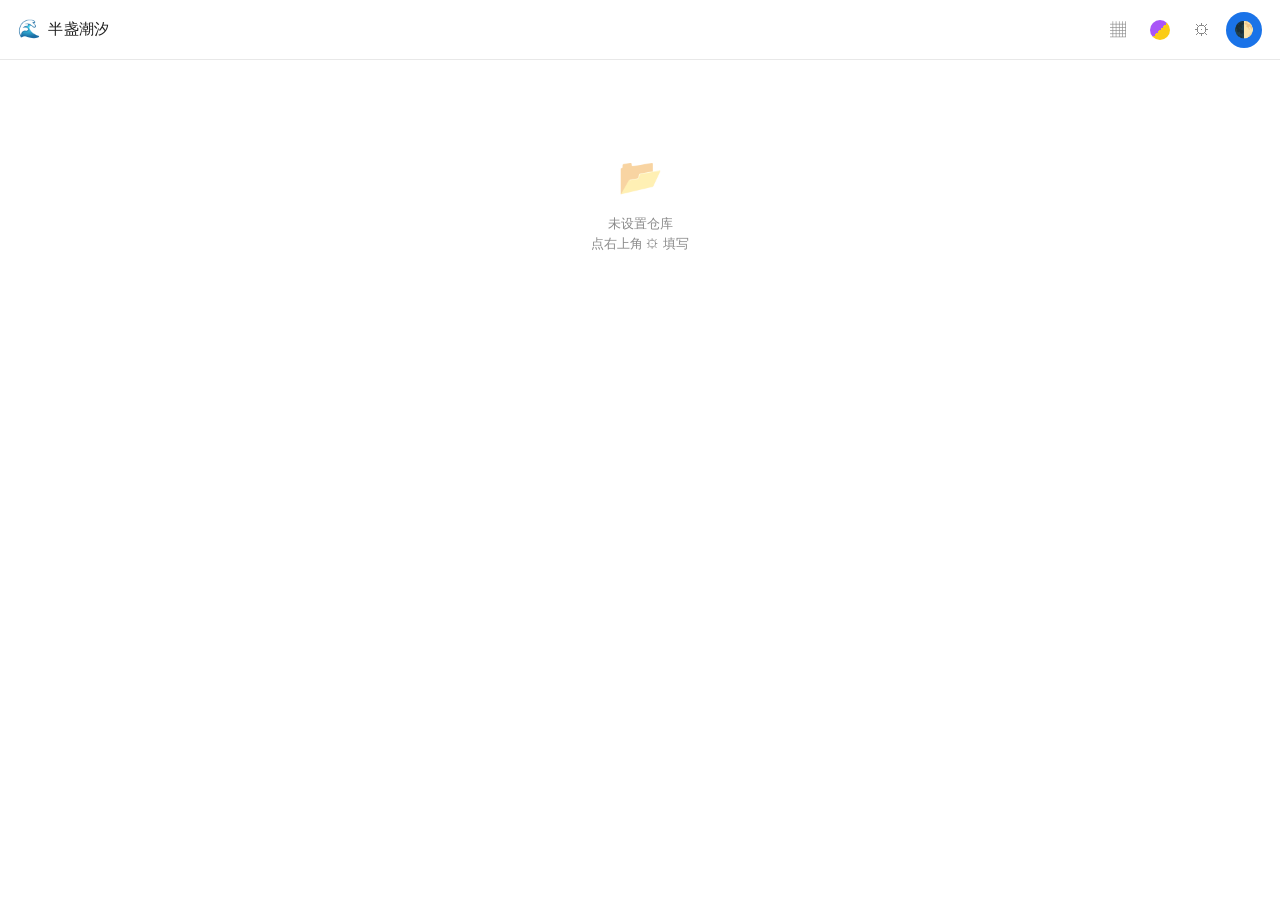
==== commit 498cef7c: "Add files via upload" ====
--- a/index.html
+++ b/index.html
@@ -3,368 +3,244 @@
 <head>
 <meta charset="UTF-8">
 <meta name="viewport" content="width=device-width, initial-scale=1">
-<title>半盏潮汐 · 云端硬盘</title>
+<title>半盏潮汐</title>
 <link rel="icon" href="data:image/svg+xml,<svg xmlns='http://www.w3.org/2000/svg' viewBox='0 0 100 100'><text y='.9em' font-size='90'>🌊</text></svg>">
 <style>
 :root{
-  --blue:#1a73e8; --blue-d:#1557b0; --blue-l:#e8f0fe;
-  --bg:#fff; --bg2:#f8f9fa; --hover:#f1f3f4; --sel:#e8f0fe;
-  --text:#202124; --dim:#5f6368; --line:#dadce0;
-  --sh:0 1px 2px 0 rgba(60,64,67,.3),0 1px 3px 1px rgba(60,64,67,.15);
-  --sh2:0 2px 6px 2px rgba(60,64,67,.15),0 1px 2px 0 rgba(60,64,67,.3);
+  --bg:#fff; --bg2:#f5f5f5; --hover:#f0f0f0; --line:#e8e8e8;
+  --t1:#1f1f1f; --t2:#8a8a8a; --acc:#1a73e8; --accbg:#e8f0fe;
+  --rad:12px;
 }
 body.dark{
-  --blue:#8ab4f8; --blue-d:#a8c7fa; --blue-l:#1e3a5f;
-  --bg:#202124; --bg2:#292a2d; --hover:#3c4043; --sel:#41331c;
-  --text:#e8eaed; --dim:#9aa0a6; --line:#3c4043;
+  --bg:#1a1a1a; --bg2:#242424; --hover:#2e2e2e; --line:#333;
+  --t1:#ececec; --t2:#999; --acc:#8ab4f8; --accbg:#23324a;
 }
 *{box-sizing:border-box}
 html,body{height:100%}
 body{
-  margin:0; background:var(--bg); color:var(--text);
-  font:400 14px/1.5 Roboto,Arial,"PingFang SC","Microsoft YaHei",sans-serif;
-  display:flex; flex-direction:column; overflow:hidden;
-}
-button{font:inherit; color:inherit; cursor:pointer; border:0; background:none}
+  margin:0; background:var(--bg); color:var(--t1);
+  font:400 14px/1.5 -apple-system,BlinkMacSystemFont,"Segoe UI","PingFang SC","Microsoft YaHei",sans-serif;
+  -webkit-font-smoothing:antialiased;
+}
+button{font:inherit; color:inherit; background:none; border:0; cursor:pointer}
 input{font:inherit; color:inherit}
 
-/* ===== 顶栏 ===== */
+/* ===== 顶栏：一行标题 + 四个圆形图标 ===== */
 header{
-  flex:none; height:64px; display:flex; align-items:center; gap:8px;
-  padding:0 16px; border-bottom:1px solid var(--line); background:var(--bg);
-}
-.brand{display:flex; align-items:center; gap:10px; min-width:220px}
-.logo{
-  width:40px; height:40px; border-radius:8px; display:grid; place-items:center;
-  font-size:22px; background:linear-gradient(135deg,#4285f4,#34a853 35%,#fbbc04 70%,#ea4335);
-}
-.brand b{font-size:20px; font-weight:500; letter-spacing:.2px}
+  position:sticky; top:0; z-index:10; background:var(--bg);
+  border-bottom:1px solid var(--line);
+  height:60px; display:flex; align-items:center; padding:0 18px; gap:14px;
+}
+.brand{font-size:15px; font-weight:500; letter-spacing:.3px; display:flex; align-items:center; gap:8px}
+.brand .lg{font-size:18px}
+.spacer{flex:1}
+.icons{display:flex; align-items:center; gap:6px}
+.ibtn{
+  width:36px; height:36px; border-radius:50%; display:grid; place-items:center;
+  font-size:16px; color:var(--t2); transition:.15s;
+}
+.ibtn:hover{background:var(--hover); color:var(--t1)}
+.ibtn.on{background:var(--accbg); color:var(--acc)}
+.ibtn.blue{background:var(--acc); color:#fff}
+.ibtn.blue:hover{background:var(--acc); opacity:.85}
+.dot{
+  width:20px; height:20px; border-radius:50%;
+  background:linear-gradient(135deg,#a855f7 0 50%,#facc15 50% 100%);
+}
+
+/* ===== 主体 ===== */
+main{max-width:1080px; margin:0 auto; padding:20px 18px 80px}
+
+.crumb{display:flex; align-items:center; gap:10px; margin-bottom:18px; font-size:14px}
+.crumb .back{
+  width:30px; height:30px; border-radius:50%; display:grid; place-items:center;
+  color:var(--t2);
+}
+.crumb .back:hover{background:var(--hover); color:var(--t1)}
+.crumb b{font-weight:500; font-size:16px}
+.crumb .cnt{color:var(--t2); font-size:12px}
+
 .search{
-  flex:1; max-width:720px; height:48px; display:flex; align-items:center; gap:12px;
-  background:var(--bg2); border-radius:8px; padding:0 16px; transition:.15s;
-}
-body.dark .search{background:#303134}
-.search:focus-within{background:var(--bg); box-shadow:var(--sh); }
-body.dark .search:focus-within{background:#303134}
-.search svg{flex:none; opacity:.6}
-.search input{flex:1; min-width:0; width:100%; border:0; outline:0; background:none; font-size:15px}
-.search input::placeholder{color:var(--dim)}
-.iconbtn{
-  width:40px; height:40px; border-radius:50%; display:grid; place-items:center;
-  font-size:18px; transition:.15s;
-}
-.iconbtn:hover{background:var(--hover)}
-.avatar{
-  width:32px; height:32px; border-radius:50%; background:var(--blue); color:#fff;
-  display:grid; place-items:center; font-size:14px; font-weight:500; margin-left:4px;
-}
-
-/* ===== 主体 ===== */
-.body{flex:1; display:flex; min-height:0}
-aside{
-  flex:none; width:240px; padding:12px 8px; overflow-y:auto; border-right:1px solid var(--line);
-}
-.newbtn{
-  display:flex; align-items:center; gap:12px; height:48px; padding:0 24px 0 18px;
-  background:var(--bg); border-radius:24px; box-shadow:var(--sh); font-weight:500;
-  margin-bottom:14px; transition:.15s;
-}
-.newbtn:hover{box-shadow:var(--sh2); background:var(--bg2)}
-.newbtn span{font-size:20px; color:var(--blue)}
-.nav{list-style:none; margin:0; padding:0}
-.nav li{
-  display:flex; align-items:center; gap:14px; height:34px; padding:0 16px;
-  border-radius:0 17px 17px 0; cursor:pointer; font-size:14px; color:var(--dim);
-}
-.nav li:hover{background:var(--hover)}
-.nav li.on{background:var(--blue-l); color:var(--blue-d); font-weight:500}
-body.dark .nav li.on{color:var(--blue)}
-.nav li .em{width:20px; text-align:center; font-size:15px}
-.nav li .ct{margin-left:auto; font-size:12px; opacity:.75}
-.nav .hd{padding:16px 16px 6px; font-size:12px; font-weight:500; letter-spacing:.6px;
-  text-transform:uppercase; color:var(--dim); cursor:default}
-.nav .hd:hover{background:none}
-
-main{flex:1; min-width:0; display:flex; flex-direction:column; overflow:hidden}
-.toolbar{
-  flex:none; height:56px; display:flex; align-items:center; gap:10px;
-  padding:0 24px; border-bottom:1px solid var(--line);
-}
-.crumb{font-size:16px; font-weight:500; margin-right:auto; display:flex; align-items:center; gap:8px}
-.crumb small{font-weight:400; color:var(--dim); font-size:12px}
-.sel{
-  height:36px; padding:0 12px; border-radius:18px; border:1px solid var(--line);
-  background:var(--bg); font-size:13px; outline:0;
-}
-.viewbtn{display:flex; border:1px solid var(--line); border-radius:18px; overflow:hidden}
-.viewbtn button{width:38px; height:36px; font-size:16px; color:var(--dim)}
-.viewbtn button.on{background:var(--blue-l); color:var(--blue-d)}
-body.dark .viewbtn button.on{color:var(--blue)}
-
-.scroll{flex:1; overflow-y:auto; padding:0 0 60px}
-
-/* ===== 列表视图（Drive 风格） ===== */
-table{width:100%; border-collapse:collapse}
-thead th{
-  position:sticky; top:0; z-index:2; background:var(--bg); text-align:left;
-  font-size:12px; font-weight:500; color:var(--dim); padding:10px 16px;
-  border-bottom:1px solid var(--line); white-space:nowrap;
-}
-thead th.s{cursor:pointer; user-select:none}
-thead th.s:hover{color:var(--text)}
-tbody td{padding:0 16px; height:48px; border-bottom:1px solid var(--line); font-size:14px}
-tbody tr:hover td{background:var(--hover)}
-tbody tr{cursor:default}
-.name{display:flex; align-items:center; gap:12px; min-width:0}
-.name .fi{width:22px; text-align:center; font-size:19px; flex:none}
-.name .tx{
-  overflow:hidden; text-overflow:ellipsis; white-space:nowrap; font-weight:400;
-}
-.name .badge{
-  flex:none; font-size:11px; padding:1px 7px; border-radius:4px;
-  background:var(--blue-l); color:var(--blue-d); font-weight:500;
-}
-body.dark .name .badge{color:var(--blue)}
-td.m{color:var(--dim); font-size:13px; white-space:nowrap; width:130px}
-td.d{color:var(--dim); font-size:13px; white-space:nowrap; width:150px}
-td.op{width:150px; text-align:right; white-space:nowrap}
-td.op .row{display:flex; gap:2px; justify-content:flex-end; opacity:0; transition:.15s}
-tbody tr:hover td.op .row{opacity:1}
-@media (hover:none){ td.op .row{opacity:1} }
-.opb{width:32px; height:32px; border-radius:50%; display:grid; place-items:center; font-size:15px}
-.opb:hover{background:var(--hover)}
-.dl{color:var(--blue)}
-
-.grp{
-  display:flex; align-items:center; gap:10px; padding:16px 16px 8px;
-  font-size:12px; font-weight:500; color:var(--dim); letter-spacing:.4px;
-}
-.grp i{flex:1; height:1px; background:var(--line)}
-tr.grp td{
-  height:44px; padding-top:14px; font-size:12px; font-weight:500; color:var(--dim);
-  border-bottom:1px solid var(--line); background:var(--bg);
-}
-tbody tr.grp:hover td{background:var(--bg)}
-tr.sub td{background:var(--bg2)}
-body.dark tr.sub td{background:#292a2d}
-
-/* ===== 网格视图 ===== */
-.grid{
-  display:grid; gap:12px; padding:16px;
-  grid-template-columns:repeat(auto-fill,minmax(220px,1fr));
-}
-.gcard{
-  border:1px solid var(--line); border-radius:10px; padding:12px; display:flex;
-  flex-direction:column; gap:8px; transition:.15s; cursor:default;
-}
-.gcard:hover{background:var(--hover); box-shadow:var(--sh)}
-.gcard .th{
-  height:88px; border-radius:8px; background:var(--bg2); display:grid; place-items:center;
-  font-size:40px;
-}
-body.dark .gcard .th{background:#303134}
-.gcard .gn{font-size:13px; font-weight:500; overflow:hidden; text-overflow:ellipsis; white-space:nowrap}
-.gcard .gm{font-size:12px; color:var(--dim)}
-.gcard .ga{display:flex; gap:2px; margin-top:2px}
-.gcard .ga .opb{width:28px; height:28px; font-size:13px}
-
-.empty{text-align:center; padding:80px 20px; color:var(--dim)}
-.empty div{font-size:44px; margin-bottom:12px}
+  display:flex; align-items:center; gap:8px; height:36px; padding:0 14px;
+  background:var(--bg2); border-radius:18px; margin-bottom:14px;
+}
+.search svg{flex:none; opacity:.45}
+.search input{flex:1; min-width:0; border:0; outline:0; background:none; font-size:14px}
+.search input::placeholder{color:var(--t2)}
+
+/* 文件夹网格 */
+.fgrid{display:grid; gap:10px; grid-template-columns:repeat(auto-fill,minmax(180px,1fr))}
+.fcard{
+  border:1px solid var(--line); border-radius:var(--rad); padding:16px;
+  display:flex; flex-direction:column; gap:6px; transition:.15s;
+}
+.fcard:hover{background:var(--hover); border-color:var(--t2)}
+.fcard .ic{font-size:28px; line-height:1}
+.fcard .nm{font-weight:500; font-size:14px; word-break:break-all}
+.fcard .mt{font-size:12px; color:var(--t2)}
+
+/* 文件行 */
+.rows{display:flex; flex-direction:column}
+.rw{
+  display:flex; align-items:center; gap:12px; min-height:52px; padding:8px 10px;
+  border-bottom:1px solid var(--line); border-radius:8px; transition:.12s;
+}
+.rw:hover{background:var(--hover)}
+.rw .fi{font-size:18px; flex:none; width:24px; text-align:center}
+.rw .nm{flex:1; min-width:0; overflow:hidden; text-overflow:ellipsis; white-space:nowrap; font-size:14px}
+.rw .mt{flex:none; font-size:12px; color:var(--t2); white-space:nowrap}
+.rw .ops{flex:none; display:flex; gap:2px; opacity:0; transition:.15s}
+.rw:hover .ops{opacity:1}
+@media (hover:none){ .rw .ops{opacity:1} }
+.ob{width:30px; height:30px; border-radius:50%; display:grid; place-items:center; font-size:14px; color:var(--t2)}
+.ob:hover{background:var(--bg2); color:var(--t1)}
+.ob.dl{color:var(--acc)}
+.bdge{
+  flex:none; font-size:11px; padding:1px 6px; border-radius:4px;
+  background:var(--accbg); color:var(--acc);
+}
+
+/* 文件网格 */
+.ggrid{display:grid; gap:10px; grid-template-columns:repeat(auto-fill,minmax(160px,1fr))}
+.gc{border:1px solid var(--line); border-radius:var(--rad); padding:12px; display:flex; flex-direction:column; gap:6px}
+.gc:hover{background:var(--hover)}
+.gc .th{height:64px; display:grid; place-items:center; font-size:32px; background:var(--bg2); border-radius:8px}
+.gc .nm{font-size:13px; font-weight:500; overflow:hidden; text-overflow:ellipsis; white-space:nowrap}
+.gc .mt{font-size:11px; color:var(--t2)}
+.gc .ops{display:flex; gap:2px}
+
+.empty{text-align:center; padding:70px 20px; color:var(--t2); font-size:13px}
+.empty div{font-size:36px; margin-bottom:10px; opacity:.5}
 
 /* ===== 弹窗 ===== */
-.mask{
-  position:fixed; inset:0; background:rgba(32,33,36,.6); display:grid; place-items:center;
-  z-index:100; padding:18px;
-}
+.mask{position:fixed; inset:0; background:rgba(0,0,0,.45); display:grid; place-items:center; z-index:100; padding:18px}
 .mask[hidden]{display:none}
-.dlg{
-  width:min(660px,100%); background:var(--bg); border-radius:12px; box-shadow:var(--sh2);
-  padding:22px; max-height:92vh; overflow:auto;
-}
-.dlg h3{margin:0 0 4px; font-size:17px; font-weight:500}
-.dlg .sub{font-size:13px; color:var(--dim); margin-bottom:14px}
-.qrwrap{display:flex; gap:20px; flex-wrap:wrap; align-items:flex-start}
-.qrbox{
-  width:200px; height:200px; flex:none; background:#fff; border-radius:10px; padding:8px;
-  display:grid; place-items:center; border:1px solid var(--line);
-}
+.dlg{width:min(600px,100%); background:var(--bg); border-radius:var(--rad); padding:20px; max-height:90vh; overflow:auto}
+.dlg h3{margin:0 0 3px; font-size:15px; font-weight:500}
+.dlg .sb{font-size:12px; color:var(--t2); margin-bottom:14px}
+.qrrow{display:flex; gap:18px; flex-wrap:wrap; align-items:flex-start}
+.qrbox{width:180px; height:180px; flex:none; background:#fff; border:1px solid var(--line); border-radius:10px; padding:8px; display:grid; place-items:center}
 .qrbox img,.qrbox canvas{width:100%!important; height:100%!important}
-.qrside{flex:1 1 240px; display:flex; flex-direction:column; gap:10px}
-.qrside b{font-size:14px; font-weight:500; word-break:break-all}
-.qrside .mm{font-size:12px; color:var(--dim)}
-.inp{
-  width:100%; padding:9px 11px; border:1px solid var(--line); border-radius:6px;
-  background:var(--bg); font-size:12px; word-break:break-all; outline:0;
-}
-.inp:focus{border-color:var(--blue)}
-.btnrow{display:flex; gap:8px; flex-wrap:wrap; margin-top:6px}
-.pill{
-  height:36px; padding:0 20px; border-radius:18px; background:var(--blue); color:#fff;
-  font-weight:500; font-size:14px;
-}
-.pill:hover{background:var(--blue-d)}
-.pill.gh{background:none; color:var(--blue); border:1px solid var(--line)}
-body.dark .pill.gh{color:var(--blue)}
-.pill:disabled{opacity:.5; cursor:default}
-.plink{display:flex; flex-direction:column; gap:5px; max-height:150px; overflow:auto; font-size:12px}
-.plink a{color:var(--blue); text-decoration:none; word-break:break-all}
-.fld{display:flex; flex-direction:column; gap:6px; font-size:13px}
-.fld span{color:var(--dim); font-size:12px}
+.qrside{flex:1 1 220px; display:flex; flex-direction:column; gap:9px; min-width:0}
+.qrside b{font-size:13px; font-weight:500; word-break:break-all}
+.qrside .mm{font-size:12px; color:var(--t2)}
+.inp{width:100%; padding:8px 10px; border:1px solid var(--line); border-radius:8px; background:var(--bg); font-size:12px; word-break:break-all; outline:0}
+.inp:focus{border-color:var(--acc)}
+.btns{display:flex; gap:8px; flex-wrap:wrap; margin-top:4px}
+.pl{height:34px; padding:0 16px; border-radius:17px; background:var(--acc); color:#fff; font-size:13px; font-weight:500}
+.pl:hover{opacity:.88}
+.pl.gh{background:none; color:var(--acc); border:1px solid var(--line)}
+.pl:disabled{opacity:.45; cursor:default}
+.plink{display:flex; flex-direction:column; gap:4px; max-height:140px; overflow:auto; font-size:12px}
+.plink a{color:var(--acc); text-decoration:none; word-break:break-all}
+.fld{display:flex; flex-direction:column; gap:5px; font-size:13px}
+.fld span{color:var(--t2); font-size:12px}
+.right{display:flex; justify-content:flex-end; margin-top:16px}
 
 .toast{
-  position:fixed; left:50%; bottom:28px; transform:translateX(-50%); z-index:200;
-  background:#323232; color:#fff; padding:12px 20px; border-radius:6px; font-size:13px;
-  box-shadow:var(--sh2);
-}
-body.dark .toast{background:#e8eaed; color:#202124}
+  position:fixed; left:50%; bottom:26px; transform:translateX(-50%); z-index:200;
+  background:#2b2b2b; color:#fff; padding:10px 18px; border-radius:8px; font-size:13px;
+}
+body.dark .toast{background:#ececec; color:#1f1f1f}
 .toast[hidden]{display:none}
 
-#catSel{display:none}
-@media (max-width:900px){
-  aside{display:none}
-  #catSel{display:block; max-width:130px}
-  header{padding:0 8px; gap:4px}
-  .brand{min-width:auto}
-  .brand b{display:none}
-  .search{max-width:none; height:40px; padding:0 12px}
-  #viewHelp,#av{display:none}
-  .toolbar{padding:0 12px}
-  .crumb{font-size:15px}
-  td.d,th.d{display:none}
-  table{table-layout:fixed; width:100%}
-  td.m,th.m{width:88px}
-  td.op,th.op{width:112px}
-  td.op .row{opacity:1}
-  tbody td{padding:0 10px}
-  .newbtn{display:none}
-}
-@media (max-width:520px){
-  #sort{display:none}
-  td.m,th.m{width:74px}
-  td.op,th.op{width:104px}
-  tbody td{padding:0 8px}
-  .opb{width:30px; height:30px; font-size:14px}
-  .name{gap:8px}
+@media (max-width:640px){
+  header{padding:0 12px}
+  main{padding:16px 12px 70px}
+  .rw .mt{display:none}
+  .rw .ops{opacity:1}
+  .fgrid{grid-template-columns:repeat(auto-fill,minmax(140px,1fr))}
 }
 </style>
 </head>
 <body>
 
 <header>
-  <div class="brand">
-    <div class="logo">🌊</div>
-    <b>云端硬盘</b>
+  <div class="brand"><span class="lg">🌊</span><span id="ttl">半盏潮汐</span></div>
+  <div class="spacer"></div>
+  <div class="icons">
+    <button class="ibtn" id="bView" title="切换视图">▦</button>
+    <button class="ibtn" id="bHome" title="全部文件夹"><span class="dot"></span></button>
+    <button class="ibtn" id="bSet" title="设置">⚙</button>
+    <button class="ibtn blue" id="bTheme" title="深色模式">🌓</button>
   </div>
-  <div class="search">
-    <svg width="20" height="20" viewBox="0 0 24 24" fill="currentColor"><path d="M15.5 14h-.79l-.28-.27a6.5 6.5 0 1 0-.7.7l.27.28v.79l5 4.99L20.49 19l-4.99-5zm-6 0a4.5 4.5 0 1 1 0-9 4.5 4.5 0 0 1 0 9z"/></svg>
-    <input id="kw" type="search" placeholder="在云端硬盘中搜索" autocomplete="off">
-  </div>
-  <button class="iconbtn" id="viewHelp" title="视图">▦</button>
-  <button class="iconbtn" id="themeBtn" title="深色模式">🌓</button>
-  <button class="iconbtn" id="setBtn" title="设置">⚙</button>
-  <div class="avatar" id="av">半</div>
 </header>
 
-<div class="body">
-  <aside>
-    <button class="newbtn" id="newBtn"><span>＋</span>上传文件</button>
-    <ul class="nav" id="nav"></ul>
-  </aside>
-
-  <main>
-    <div class="toolbar">
-      <div class="crumb" id="crumb">我的云端硬盘 <small id="crumbSub"></small></div>
-      <select class="sel" id="catSel" title="分类"></select>
-      <select class="sel" id="sort">
-        <option value="time">最近修改</option>
-        <option value="name">名称 A→Z</option>
-        <option value="size">体积 大→小</option>
-        <option value="hot">下载最多</option>
-      </select>
-      <div class="viewbtn">
-        <button id="vList" class="on" title="列表视图">☰</button>
-        <button id="vGrid" title="网格视图">▦</button>
-      </div>
-    </div>
-    <div class="scroll" id="scroll"></div>
-  </main>
-</div>
+<main id="main"></main>
 
 <!-- 二维码 -->
 <div class="mask" id="qrM" hidden>
   <div class="dlg">
     <h3>扫码下载</h3>
-    <div class="sub" id="qrS"></div>
-    <div class="qrwrap">
-      <div class="qrbox" id="qrBox"><span style="color:#888">生成中…</span></div>
+    <div class="sb" id="qrS"></div>
+    <div class="qrrow">
+      <div class="qrbox" id="qrBox"><span style="color:#aaa;font-size:12px">生成中…</span></div>
       <div class="qrside">
         <b id="qrN"></b>
         <div class="mm" id="qrMeta"></div>
         <input class="inp" id="qrL" readonly>
-        <div class="btnrow">
-          <button class="pill" id="qrC">复制链接</button>
-          <button class="pill gh" id="qrD" disabled>保存二维码</button>
+        <div class="btns">
+          <button class="pl" id="qrC">复制链接</button>
+          <button class="pl gh" id="qrD" disabled>保存二维码</button>
         </div>
         <div class="plink" id="qrP"></div>
       </div>
     </div>
-    <div class="btnrow" style="justify-content:flex-end; margin-top:16px">
-      <button class="pill gh" id="qrX">关闭</button>
-    </div>
+    <div class="right"><button class="pl gh" id="qrX">关闭</button></div>
   </div>
 </div>
 
 <!-- 设置 -->
 <div class="mask" id="setM" hidden>
-  <div class="dlg" style="width:min(480px,100%)">
+  <div class="dlg" style="width:min(440px,100%)">
     <h3>设置</h3>
-    <div class="sub">仓库信息只保存在本机浏览器，不会上传</div>
-    <div style="display:flex; flex-direction:column; gap:14px">
+    <div class="sb">只保存在本机浏览器</div>
+    <div style="display:flex; flex-direction:column; gap:13px">
       <label class="fld">
         <span>仓库（用户名 / 仓库名）</span>
         <input class="inp" id="repoI" placeholder="例如 octocat/Hello-World">
       </label>
       <label class="fld">
-        <span>Token（可选）：公开仓库可留空。填 Personal Access Token 把接口限额从 60 次/小时提升到 5000 次/小时</span>
-        <input class="inp" id="tokI" type="password" placeholder="ghp_xxx（可留空）">
+        <span>Token（可选）：公开仓库可留空，填后接口限额 60 → 5000 次/小时</span>
+        <input class="inp" id="tokI" type="password" placeholder="ghp_xxx">
       </label>
-      <div class="btnrow">
-        <button class="pill" id="setS">保存并刷新</button>
-        <button class="pill gh" id="setR">重新加载</button>
-      </div>
+      <label class="fld">
+        <span>排序</span>
+        <select class="inp" id="sortSel">
+          <option value="time">修改时间（新→旧）</option>
+          <option value="name">名称 A→Z</option>
+          <option value="size">体积 大→小</option>
+          <option value="hot">下载最多</option>
+        </select>
+      </label>
+      <div class="btns"><button class="pl" id="setS">保存并刷新</button></div>
     </div>
-    <div class="btnrow" style="justify-content:flex-end; margin-top:16px">
-      <button class="pill gh" id="setX">关闭</button>
-    </div>
+    <div class="right"><button class="pl gh" id="setX">关闭</button></div>
   </div>
 </div>
 
 <div class="toast" id="toast" hidden></div>
 
 <script>
-/* ============ 可自定义配置 ============ */
+/* ================= 配置 ================= */
 const CONFIG = {
-  repo: '',            // 留空则从网址自动推断；也可直接写 '用户名/仓库名'
-  title: '云端硬盘',
-  categories: [        // 按顺序匹配文件名，命中即用该分类
-    { n:'电子书',   i:'📚', m:/(\.epub$|\.mobi$|\.azw3$|电子书|ebook)/i },
-    { n:'文档资料', i:'📄', m:/(\.pdf$|\.docx?$|\.pptx?$|\.xlsx?$|\.md$|文档|资料|手册)/i },
-    { n:'设计素材', i:'🎨', m:/(\.psd$|\.ai$|\.sketch$|\.fig$|素材|设计)/i },
-    { n:'图片图集', i:'🖼️', m:/(\.png$|\.jpe?g$|\.webp$|\.svg$|图集|壁纸)/i },
-    { n:'视频课程', i:'🎬', m:/(\.mp4$|\.mkv$|\.mov$|\.avi$|视频|课程|录播)/i },
-    { n:'音频音乐', i:'🎧', m:/(\.mp3$|\.flac$|\.wav$|\.m4a$|音频|音乐|播客)/i },
-    { n:'安装包',   i:'💿', m:/(\.exe$|\.msi$|\.dmg$|\.pkg$|\.apk$|setup|安装包)/i },
-    { n:'压缩包',   i:'🗜️', m:/(\.zip$|\.rar$|7z$|\.tar\.gz$)/i },
-    { n:'数据集',   i:'🧬', m:/(\.csv$|\.parquet$|\.jsonl$|dataset|数据集)/i }
-  ],
-  fallback: '其他资源'
+  repo: '',        // 留空则从网址自动推断；也可写 '用户名/仓库名'
+  title: '半盏潮汐'
 };
-/* ============ 配置结束 ============ */
+/* Release 版本号格式：分类-版次-提交次数
+   例：设计素材-v2-38  →  文件夹「设计素材」，版次 v2，提交次数 38
+   分隔符支持 - 或 _，取第一段作为文件夹名  */
+/* ======================================== */
 
 const $ = s => document.querySelector(s);
 const esc = s => String(s == null ? '' : s).replace(/[&<>"]/g, c => ({'&':'&amp;','<':'&lt;','>':'&gt;','"':'&quot;'}[c]));
 
-let items = [], cat = '__all__', kw = '', view = 'list';
+let items = [];            // 全部文件
+let folders = [];          // [{name, items[]}]
+let cur = null;            // 当前文件夹名，null = 顶层
+let kw = '';
+let view = 'grid';         // grid | list
+let sort = localStorage.getItem('vault_sort') || 'time';
 
 /* ---------- 仓库 ---------- */
 function guessRepo(){
@@ -384,10 +260,11 @@
   return (i ? n.toFixed(2) : n.toFixed(0)) + ' ' + u[i];
 }
 function fmtDate(s){
-  if (!s) return '—';
+  if (!s) return '';
   const d = new Date(s);
-  if (isNaN(d)) return '—';
-  return d.getFullYear() + '年' + (d.getMonth()+1) + '月' + d.getDate() + '日';
+  if (isNaN(d)) return '';
+  const p = n => String(n).padStart(2,'0');
+  return d.getFullYear() + '-' + p(d.getMonth()+1) + '-' + p(d.getDate());
 }
 function icon(name){
   const e = (name.split('.').pop() || '').toLowerCase();
@@ -396,34 +273,14 @@
     png:'🖼️',jpg:'🖼️',jpeg:'🖼️',webp:'🖼️',gif:'🖼️',svg:'🖼️',psd:'🎨',ai:'🎨',sketch:'🎨',fig:'🎨',
     mp4:'🎬',mkv:'🎬',mov:'🎬',avi:'🎬',mp3:'🎵',flac:'🎵',wav:'🎵',m4a:'🎵',
     zip:'🗜️',rar:'🗜️',gz:'🗜️',exe:'💿',msi:'💿',dmg:'💿',apk:'📱',
-    csv:'📊',xlsx2:'📊',json:'📊',parquet:'📊'};
-  return m[e] || '📦';
-}
-const EXTMAP = {epub:'电子书',mobi:'电子书',azw3:'电子书',pdf:'文档资料',doc:'文档资料',docx:'文档资料',
-  xls:'文档资料',xlsx:'文档资料',ppt:'文档资料',pptx:'文档资料',md:'文档资料',txt:'文档资料',
-  psd:'设计素材',ai:'设计素材',sketch:'设计素材',fig:'设计素材',
-  png:'图片图集',jpg:'图片图集',jpeg:'图片图集',webp:'图片图集',svg:'图片图集',
-  mp4:'视频课程',mkv:'视频课程',mov:'视频课程',avi:'视频课程',
-  mp3:'音频音乐',flac:'音频音乐',wav:'音频音乐',m4a:'音频音乐',
-  exe:'安装包',msi:'安装包',dmg:'安装包',apk:'安装包',
-  zip:'压缩包',rar:'压缩包',csv:'数据集',parquet:'数据集'};
-
-function classify(name, meta){
-  if (meta && meta.category) return meta.category;
-  for (const c of CONFIG.categories) if (c.m.test(name)) return c.n;
-  const e = (name.split('.').pop() || '').toLowerCase();
-  return EXTMAP[e] || CONFIG.fallback;
-}
-function parseMeta(body){
-  const o = {};
-  if (!body) return o;
-  const m = body.match(/^\s*---\s*\n([\s\S]*?)\n\s*---\s*\n?/);
-  if (m) m[1].split('\n').forEach(l => {
-    const k = l.indexOf(':');
-    if (k > 0) o[l.slice(0,k).trim().toLowerCase()] = l.slice(k+1).trim();
-  });
-  o._desc = m ? body.slice(m[0].length).trim().slice(0,200) : body.slice(0,200);
-  return o;
+    csv:'📊',json:'📊',parquet:'📊'};
+  return m[e] || '📄';
+}
+/* 解析 tag：分类-版次-提交次数 */
+function parseTag(tag){
+  const t = String(tag || '').trim();
+  const p = t.split(/[-_]/).filter(Boolean);
+  return { folder: p[0] || '未分类', ver: p[1] || '', commit: p[2] || '' };
 }
 /* 分卷合并：xxx.part000 / xxx.z01 / xxx.7z.002 */
 const PART = [/^(.+?)\.part(\d{1,3})$/i, /^(.+?)\.z(\d{2,3})$/i, /^(.+?)\.7z\.(\d{2,3})$/i];
@@ -455,8 +312,7 @@
   const h = { Accept:'application/vnd.github+json' };
   if (TOKEN) h.Authorization = 'Bearer ' + TOKEN;
   const r = await fetch('https://api.github.com' + path, { headers:h });
-  if (!r.ok) throw new Error('GitHub API ' + r.status +
-    '（403 多为访问频率超限，可在设置里填 Token）');
+  if (!r.ok) throw new Error('GitHub API ' + r.status + '（403 多为频率超限，可在设置填 Token）');
   return r.json();
 }
 async function load(){
@@ -465,10 +321,10 @@
     if (REPO) localStorage.setItem('vault_repo', REPO);
   }
   if (!REPO){
-    $('#scroll').innerHTML = '<div class="empty"><div>📂</div>未设置仓库<br>点右上角 ⚙ 填写</div>';
+    $('#main').innerHTML = '<div class="empty"><div>📂</div>未设置仓库<br>点右上角 ⚙ 填写</div>';
     return;
   }
-  $('#scroll').innerHTML = '<div class="empty"><div>⏳</div>正在读取 ' + esc(REPO) + ' …</div>';
+  $('#main').innerHTML = '<div class="empty"><div>⏳</div>正在读取 ' + esc(REPO) + ' …</div>';
   try{
     let rels = [], page = 1;
     while (page <= 10){
@@ -480,124 +336,151 @@
     const tmp = [];
     rels.forEach(r => {
       if (r.draft) return;
-      const meta = parseMeta(r.body || '');
+      const tg = parseTag(r.tag_name);
       (r.assets || []).forEach(a => {
         if (a.state !== 'uploaded') return;
-        tmp.push({ name:a.name, cat:classify(a.name, meta), size:a.size, size_h:size(a.size),
-          url:a.browser_download_url, dl:a.download_count || 0,
-          up:a.updated_at || a.created_at || '', tag:r.tag_name || '',
-          rel:r.name || r.tag_name || '', rel_u:r.html_url || '',
-          desc:(meta.desc || meta._desc || '') });
+        tmp.push({
+          name: a.name,
+          folder: tg.folder,
+          ver: tg.ver,
+          commit: tg.commit,
+          tag: r.tag_name || '',
+          rel: r.name || r.tag_name || '',
+          rel_u: r.html_url || '',
+          size: a.size, size_h: size(a.size),
+          url: a.browser_download_url,
+          dl: a.download_count || 0,
+          up: a.updated_at || a.created_at || ''
+        });
       });
     });
     items = mergeParts(tmp);
-    $('#av').textContent = (REPO.split('/')[0] || '半').slice(0,2);
+
+    /* 按文件夹（tag 第一段）归并 */
+    const f = {};
+    items.forEach(i => (f[i.folder] = f[i.folder] || []).push(i));
+    folders = Object.keys(f).sort((a,b) => a.localeCompare(b,'zh'))
+      .map(k => ({
+        name: k,
+        items: f[k],
+        size: f[k].reduce((s,i) => s + i.size, 0),
+        up: f[k].reduce((m,i) => (i.up > m ? i.up : m), '')
+      }));
     render();
   }catch(e){
-    $('#scroll').innerHTML = '<div class="empty"><div>⚠️</div>读取失败：' + esc(e.message) +
+    $('#main').innerHTML = '<div class="empty"><div>⚠️</div>读取失败：' + esc(e.message) +
       '<br><br>点右上角 ⚙ 检查仓库名或填写 Token</div>';
   }
 }
 
 /* ---------- 渲染 ---------- */
-function shown(){
-  let a = items;
-  if (cat !== '__all__') a = a.filter(i => i.cat === cat);
-  if (kw){
-    const k = kw.toLowerCase();
-    a = a.filter(i => (i.name + ' ' + i.desc + ' ' + i.tag + ' ' + i.rel).toLowerCase().indexOf(k) >= 0);
-  }
-  const s = $('#sort').value;
-  const cmp = { time:(x,y) => String(y.up).localeCompare(String(x.up)),
-    name:(x,y) => x.name.localeCompare(y.name, 'zh'),
-    size:(x,y) => y.size - x.size, hot:(x,y) => y.dl - x.dl };
-  return a.slice().sort(cmp[s]);
-}
-function catIcon(k){
-  const c = CONFIG.categories.find(x => x.n === k);
-  return c ? c.i : '📦';
-}
-function renderNav(){
-  const g = {};
-  items.forEach(i => g[i.cat] = (g[i.cat] || 0) + 1);
-  let h = '<li class="hd">存储空间</li>'
-    + '<li data-c="__all__" class="' + (cat==='__all__'?'on':'') + '">'
-    + '<span class="em">🗂️</span>我的云端硬盘<span class="ct">' + items.length + '</span></li>';
-  h += '<li class="hd">分类</li>';
-  Object.keys(g).forEach(k => {
-    h += '<li data-c="' + esc(k) + '" class="' + (cat===k?'on':'') + '">'
-      + '<span class="em">' + catIcon(k) + '</span>' + esc(k)
-      + '<span class="ct">' + g[k] + '</span></li>';
-  });
-  $('#nav').innerHTML = h;
-  $('#nav').querySelectorAll('li[data-c]').forEach(li => {
-    li.onclick = () => { cat = li.dataset.c; render(); };
-  });
-  /* 窄屏没有侧栏，用下拉选分类 */
-  $('#catSel').innerHTML = '<option value="__all__">全部 ' + items.length + '</option>'
-    + Object.keys(g).map(k => '<option value="' + esc(k) + '"'
-      + (cat === k ? ' selected' : '') + '>' + catIcon(k) + ' ' + esc(k) + ' ' + g[k] + '</option>').join('');
-}
-function rowHtml(i){
-  return '<tr data-n="' + esc(i.name) + '">'
-    + '<td><div class="name"><span class="fi">' + icon(i.name) + '</span>'
-    + '<span class="tx" title="' + esc(i.name) + '">' + esc(i.name) + '</span>'
-    + (i.multi ? '<span class="badge">分卷 ' + i.multi.length + '</span>' : '')
-    + '</div></td>'
-    + '<td class="m">' + esc(i.size_h) + '</td>'
-    + '<td class="d">' + esc(fmtDate(i.up)) + '</td>'
-    + '<td class="op"><div class="row">'
-    + '<button class="opb" data-a="copy" title="复制链接">🔗</button>'
-    + '<button class="opb" data-a="qr" title="二维码">▣</button>'
-    + (i.multi ? '<button class="opb" data-a="parts" title="展开分卷">☰</button>' : '')
-    + '<a class="opb dl" href="' + esc(i.url) + '" target="_blank" rel="noopener" title="下载">⬇</a>'
-    + '</div></td></tr>'
-    + (i.multi ? '<tr class="sub" hidden><td colspan="4" style="padding:6px 16px 12px 50px">'
-      + i.multi.map(p => '<div style="font-size:12px;color:var(--dim);padding:2px 0">'
-        + '<a href="' + esc(p.url) + '" target="_blank" rel="noopener" style="color:var(--blue);text-decoration:none">'
-        + esc(p.name) + '</a> · ' + esc(p.sz) + '</div>').join('') + '</td></tr>' : '');
-}
-function gridHtml(i){
-  return '<div class="gcard" data-n="' + esc(i.name) + '">'
-    + '<div class="th">' + icon(i.name) + '</div>'
-    + '<div class="gn" title="' + esc(i.name) + '">' + esc(i.name) + '</div>'
-    + '<div class="gm">' + esc(i.size_h) + ' · ' + esc(fmtDate(i.up))
-    + (i.multi ? ' · 分卷' + i.multi.length : '') + '</div>'
-    + '<div class="ga">'
-    + '<a class="opb dl" href="' + esc(i.url) + '" target="_blank" rel="noopener" title="下载">⬇</a>'
-    + '<button class="opb" data-a="copy" title="复制链接">🔗</button>'
-    + '<button class="opb" data-a="qr" title="二维码">▣</button>'
-    + (i.multi ? '<button class="opb" data-a="parts" title="分卷">☰</button>' : '')
-    + '</div></div>';
+function sorted(arr){
+  const cmp = {
+    time:(x,y) => String(y.up).localeCompare(String(x.up)),
+    name:(x,y) => x.name.localeCompare(y.name,'zh'),
+    size:(x,y) => y.size - x.size,
+    hot:(x,y) => y.dl - x.dl
+  };
+  return arr.slice().sort(cmp[sort] || cmp.time);
 }
 function render(){
-  const a = shown(), g = {};
-  a.forEach(i => (g[i.cat] = g[i.cat] || []).push(i));
-  renderNav();
-
-  const total = items.reduce((s,i) => s + i.size, 0);
-  $('#crumb').innerHTML = (cat === '__all__' ? '我的云端硬盘' : catIcon(cat) + ' ' + esc(cat))
-    + ' <small>' + a.length + ' 个项目 · ' + size(total) + '</small>';
-
-  if (!a.length){
-    $('#scroll').innerHTML = '<div class="empty"><div>🔍</div>没有匹配的文件</div>';
+  $('#ttl').textContent = cur ? cur : CONFIG.title;
+  $('#bHome').classList.toggle('on', !cur);
+  $('#bView').textContent = view === 'grid' ? '▦' : '☰';
+  if (!folders.length){
+    $('#main').innerHTML = '<div class="empty"><div>📭</div>还没有文件<br>去 Release 上传后刷新</div>';
     return;
   }
-  if (view === 'grid'){
-    $('#scroll').innerHTML = Object.keys(g).map(k =>
-      '<div class="grp">' + catIcon(k) + ' ' + esc(k) + '<i></i>' + g[k].length + ' 个</div>'
-      + '<div class="grid">' + g[k].map(gridHtml).join('') + '</div>').join('');
-    return;
-  }
-  /* 列表视图：单一表格 + 分组标题行，保证列宽一致 */
-  const body = Object.keys(g).map(k =>
-    '<tr class="grp"><td colspan="4">' + catIcon(k) + ' ' + esc(k)
-    + ' <span style="opacity:.7">' + g[k].length + ' 个</span></td></tr>'
-    + g[k].map(rowHtml).join('')).join('');
-  $('#scroll').innerHTML = '<table>'
-    + '<thead><tr><th>名称</th><th class="m">大小</th><th class="d">修改时间</th>'
-    + '<th class="op" style="text-align:right">操作</th></tr></thead>'
-    + '<tbody>' + body + '</tbody></table>';
+  const h = [];
+  /* 面包屑 */
+  h.push('<div class="crumb">' +
+    (cur ? '<button class="back" id="bk">←</button><b>' + esc(cur) + '</b>' : '<b>全部文件夹</b>') +
+    '<span class="cnt">' + (cur ? folderCount(cur) + ' 个文件 · ' + folderSize(cur) : folders.length + ' 个文件夹 · ' + size(items.reduce((s,i)=>s+i.size,0))) + '</span></div>');
+
+  if (!cur){
+    /* 顶层：文件夹 */
+    if (view === 'grid'){
+      h.push('<div class="fgrid">' + folders.map(f =>
+        '<button class="fcard" data-f="' + esc(f.name) + '">' +
+        '<span class="ic">📁</span>' +
+        '<span class="nm">' + esc(f.name) + '</span>' +
+        '<span class="mt">' + f.items.length + ' 个文件 · ' + size(f.size) + '</span>' +
+        '<span class="mt">' + (fmtDate(f.up) || '') + '</span>' +
+        '</button>').join('') + '</div>');
+    }else{
+      h.push('<div class="rows">' + folders.map(f =>
+        '<div class="rw" data-f="' + esc(f.name) + '" style="cursor:pointer">' +
+        '<span class="fi">📁</span>' +
+        '<span class="nm">' + esc(f.name) + '</span>' +
+        '<span class="mt">' + f.items.length + ' 个 · ' + size(f.size) + '</span>' +
+        '<span class="mt">' + (fmtDate(f.up) || '') + '</span>' +
+        '</div>').join('') + '</div>');
+    }
+  }else{
+    /* 文件夹内：文件 */
+    const f = folders.find(x => x.name === cur);
+    let list = f ? f.items : [];
+    if (kw){
+      const k = kw.toLowerCase();
+      list = list.filter(i => (i.name + ' ' + i.tag + ' ' + i.ver + ' ' + i.commit).toLowerCase().indexOf(k) >= 0);
+    }
+    list = sorted(list);
+    h.push('<div class="search"><svg width="15" height="15" viewBox="0 0 24 24" fill="currentColor"><path d="M15.5 14h-.79l-.28-.27a6.5 6.5 0 1 0-.7.7l.27.28v.79l5 4.99L20.49 19l-4.99-5zm-6 0a4.5 4.5 0 1 1 0-9 4.5 4.5 0 0 1 0 9z"/></svg>' +
+      '<input id="kw" type="search" placeholder="在此文件夹中搜索" value="' + esc(kw) + '"></div>');
+    if (!list.length){
+      h.push('<div class="empty"><div>🔍</div>没有匹配的文件</div>');
+    }else if (view === 'grid'){
+      h.push('<div class="ggrid">' + list.map(gcard).join('') + '</div>');
+    }else{
+      h.push('<div class="rows">' + list.map(row).join('') + '</div>');
+    }
+  }
+  $('#main').innerHTML = h.join('');
+
+  const bk = $('#bk');
+  if (bk) bk.onclick = () => { cur = null; kw = ''; render(); };
+  const inp = $('#kw');
+  if (inp){
+    inp.oninput = e => { kw = e.target.value.trim(); render(); const el = $('#kw'); if (el){ el.focus(); el.setSelectionRange(el.value.length, el.value.length); } };
+  }
+  $('#bHome').onclick = () => { cur = null; kw = ''; render(); };
+}
+function folderCount(n){ const f = folders.find(x => x.name === n); return f ? f.items.length : 0; }
+function folderSize(n){ const f = folders.find(x => x.name === n); return f ? size(f.size) : '0 B'; }
+
+function verTag(i){
+  const p = [];
+  if (i.ver) p.push(i.ver);
+  if (i.commit) p.push('#' + i.commit);
+  return p.join(' · ');
+}
+function row(i){
+  return '<div class="rw" data-n="' + esc(i.name) + '">' +
+    '<span class="fi">' + icon(i.name) + '</span>' +
+    '<span class="nm" title="' + esc(i.name) + '">' + esc(i.name) + '</span>' +
+    (verTag(i) ? '<span class="bdge">' + esc(verTag(i)) + '</span>' : '') +
+    (i.multi ? '<span class="bdge">分卷 ' + i.multi.length + '</span>' : '') +
+    '<span class="mt">' + esc(i.size_h) + '</span>' +
+    '<span class="mt">' + esc(fmtDate(i.up)) + '</span>' +
+    '<span class="ops">' +
+      '<button class="ob" data-a="copy" title="复制链接">🔗</button>' +
+      '<button class="ob" data-a="qr" title="二维码">▣</button>' +
+      (i.multi ? '<button class="ob" data-a="parts" title="分卷">☰</button>' : '') +
+      '<a class="ob dl" href="' + esc(i.url) + '" target="_blank" rel="noopener" title="下载">⬇</a>' +
+    '</span></div>';
+}
+function gcard(i){
+  return '<div class="gc" data-n="' + esc(i.name) + '">' +
+    '<div class="th">' + icon(i.name) + '</div>' +
+    '<div class="nm" title="' + esc(i.name) + '">' + esc(i.name) + '</div>' +
+    '<div class="mt">' + esc(i.size_h) + (verTag(i) ? ' · ' + esc(verTag(i)) : '') +
+      (i.multi ? ' · 分卷' + i.multi.length : '') + '</div>' +
+    '<div class="ops">' +
+      '<a class="ob dl" href="' + esc(i.url) + '" target="_blank" rel="noopener" title="下载">⬇</a>' +
+      '<button class="ob" data-a="copy" title="复制链接">🔗</button>' +
+      '<button class="ob" data-a="qr" title="二维码">▣</button>' +
+      (i.multi ? '<button class="ob" data-a="parts" title="分卷">☰</button>' : '') +
+    '</div></div>';
 }
 
 /* ---------- 交互 ---------- */
@@ -617,23 +500,23 @@
     try { done = document.execCommand('copy'); } catch(e){ done = false; }
     t.remove();
     if (done){ ok(); return; }
-    toast('浏览器阻止了复制，已打开链接窗口');
-    if (it) openQr(it);   // 弹窗里有可手动选中的链接
+    toast('浏览器阻止复制，已打开链接窗口');
+    if (it) openQr(it);
   }
 }
 let qrLib = null;
 function qrJs(){
   if (qrLib) return qrLib;
-  const cdns = ['https://cdnjs.cloudflare.com/ajax/libs/qrcodejs/1.0.0/qrcode.min.js',
+  const c = ['https://cdnjs.cloudflare.com/ajax/libs/qrcodejs/1.0.0/qrcode.min.js',
     'https://cdn.jsdelivr.net/npm/qrcodejs@1.0.0/qrcode.min.js',
     'https://unpkg.com/qrcodejs@1.0.0/qrcode.min.js'];
   return qrLib = new Promise(res => {
     if (window.QRCode) return res(1);
     let i = 0;
     (function nx(){
-      if (i >= cdns.length) return res(0);
+      if (i >= c.length) return res(0);
       const s = document.createElement('script');
-      s.src = cdns[i++];
+      s.src = c[i++];
       s.onload = () => res(!!window.QRCode);
       s.onerror = nx;
       document.head.append(s);
@@ -642,97 +525,79 @@
 }
 async function openQr(it){
   $('#qrM').hidden = false;
-  $('#qrS').textContent = '用手机扫描即可下载';
+  $('#qrS').textContent = it.folder + (verTag(it) ? ' · ' + verTag(it) : '');
   $('#qrN').textContent = it.name;
-  $('#qrMeta').textContent = it.size_h + ' · ' + fmtDate(it.up) + ' · ' + it.cat;
+  $('#qrMeta').textContent = it.size_h + ' · ' + fmtDate(it.up);
   $('#qrL').value = it.url;
   $('#qrD').disabled = true;
   $('#qrP').innerHTML = it.multi
-    ? '<div style="color:var(--dim)">分卷直链：</div>' + it.multi.map(p =>
-        '<a href="' + esc(p.url) + '" target="_blank" rel="noopener">' + esc(p.name) + ' · ' + esc(p.sz) + '</a>').join('')
+    ? '<span style="color:var(--t2)">分卷直链：</span>' + it.multi.map(p =>
+      '<a href="' + esc(p.url) + '" target="_blank" rel="noopener">' + esc(p.name) + ' · ' + esc(p.sz) + '</a>').join('')
     : '';
   const box = $('#qrBox');
-  box.innerHTML = '<span style="color:#888">生成中…</span>';
+  box.innerHTML = '<span style="color:#aaa;font-size:12px">生成中…</span>';
   if (await qrJs() && window.QRCode){
     try{
       box.innerHTML = '';
       const d = document.createElement('div');
       box.append(d);
-      new window.QRCode(d, { text:it.url, width:184, height:184, colorDark:'#202124', colorLight:'#ffffff' });
+      new window.QRCode(d, { text: it.url, width:164, height:164, colorDark:'#1f1f1f', colorLight:'#ffffff' });
       setTimeout(() => {
-        const c = d.querySelector('canvas') || d.querySelector('img');
-        if (c){ $('#qrD').disabled = false; $('#qrD').onclick = () => saveQr(c, it.name); }
+        const el = d.querySelector('canvas') || d.querySelector('img');
+        if (el){ $('#qrD').disabled = false; $('#qrD').onclick = () => saveQr(el, it.name); }
       }, 200);
       return;
     }catch(e){}
   }
   const im = new Image();
-  im.src = 'https://api.qrserver.com/v1/create-qr-code/?size=200x200&margin=0&data=' + encodeURIComponent(it.url);
-  im.onload = () => { box.innerHTML = ''; box.append(im);
-    $('#qrD').disabled = false; $('#qrD').onclick = () => saveQr(im, it.name); };
-  im.onerror = () => { box.innerHTML = '<span style="color:#888;text-align:center">二维码加载失败<br>可直接复制链接</span>'; };
+  im.src = 'https://api.qrserver.com/v1/create-qr-code/?size=180x180&margin=0&data=' + encodeURIComponent(it.url);
+  im.onload = () => { box.innerHTML = ''; box.append(im); $('#qrD').disabled = false; $('#qrD').onclick = () => saveQr(im, it.name); };
+  im.onerror = () => { box.innerHTML = '<span style="color:#aaa;font-size:12px;text-align:center">二维码加载失败<br>可直接复制链接</span>'; };
 }
 function saveQr(el, name){
   try{
     let u;
     if (el.tagName === 'CANVAS') u = el.toDataURL('image/png');
-    else {
-      const c = document.createElement('canvas');
-      c.width = c.height = 200;
-      c.getContext('2d').drawImage(el, 0, 0, 200, 200);
-      u = c.toDataURL('image/png');
-    }
+    else { const c = document.createElement('canvas'); c.width = c.height = 180; c.getContext('2d').drawImage(el,0,0,180,180); u = c.toDataURL('image/png'); }
     const a = document.createElement('a');
-    a.href = u;
-    a.download = name.replace(/[\\/:*?"<>|]/g, '_').slice(0, 60) + '.png';
-    a.click();
-    toast('二维码已保存');
+    a.href = u; a.download = name.replace(/[\\/:*?"<>|]/g,'_').slice(0,60) + '.png';
+    a.click(); toast('二维码已保存');
   }catch(e){ toast('保存失败，可截图'); }
 }
 
-/* 事件委托 */
-$('#scroll').addEventListener('click', e => {
+/* 点击：文件夹 / 文件操作 */
+$('#main').addEventListener('click', e => {
+  const card = e.target.closest('[data-f]');
+  if (card){ cur = card.dataset.f; kw = ''; render(); return; }
   const b = e.target.closest('[data-a]');
   if (!b) return;
-  const name = b.closest('[data-n]').dataset.n;
+  const host = b.closest('[data-n]');
+  const name = host && host.dataset.n;
   const it = items.find(x => x.name === name);
   if (!it) return;
-  const act = b.dataset.a;
-  if (act === 'copy') copy(it.url, it);
-  if (act === 'qr') openQr(it);
-  if (act === 'parts'){
-    const tr = b.closest('tr');
-    const sub = tr && tr.nextElementSibling;
-    if (view === 'list' && sub && sub.classList.contains('sub')) sub.hidden = !sub.hidden;
-    else openQr(it);   // 网格视图：直接弹出二维码，里面有全部分卷直链
-  }
+  const a = b.dataset.a;
+  if (a === 'copy') copy(it.url, it);
+  if (a === 'qr' || a === 'parts') openQr(it);
 });
 
-$('#kw').oninput = e => { kw = e.target.value.trim(); render(); };
-$('#sort').onchange = render;
-$('#catSel').onchange = e => { cat = e.target.value; render(); };
-$('#themeBtn').onclick = () => {
+$('#bView').onclick = () => { view = view === 'grid' ? 'list' : 'grid'; render(); };
+$('#bTheme').onclick = () => {
   document.body.classList.toggle('dark');
   localStorage.setItem('vault_dark', document.body.classList.contains('dark') ? '1' : '');
 };
-$('#vList').onclick = () => { view = 'list'; $('#vList').classList.add('on'); $('#vGrid').classList.remove('on'); render(); };
-$('#vGrid').onclick = () => { view = 'grid'; $('#vGrid').classList.add('on'); $('#vList').classList.remove('on'); render(); };
-$('#viewHelp').onclick = () => $('#vGrid').click();
-$('#newBtn').onclick = () => {
-  const u = 'https://github.com/' + REPO + '/releases/new';
-  toast('前往 Release 页面上传文件');
-  window.open(u, '_blank', 'noopener');
+$('#bSet').onclick = () => {
+  $('#repoI').value = REPO; $('#tokI').value = TOKEN; $('#sortSel').value = sort;
+  $('#setM').hidden = false;
 };
-$('#setBtn').onclick = () => { $('#repoI').value = REPO; $('#tokI').value = TOKEN; $('#setM').hidden = false; };
 $('#setX').onclick = () => $('#setM').hidden = true;
 $('#setM').onclick = e => { if (e.target.id === 'setM') $('#setM').hidden = true; };
 $('#setS').onclick = () => {
-  REPO = $('#repoI').value.trim(); TOKEN = $('#tokI').value.trim();
+  REPO = $('#repoI').value.trim(); TOKEN = $('#tokI').value.trim(); sort = $('#sortSel').value;
   localStorage.setItem('vault_repo', REPO);
   localStorage.setItem('vault_token', TOKEN);
+  localStorage.setItem('vault_sort', sort);
   $('#setM').hidden = true; load();
 };
-$('#setR').onclick = () => { $('#setM').hidden = true; load(); };
 $('#qrX').onclick = () => $('#qrM').hidden = true;
 $('#qrM').onclick = e => { if (e.target.id === 'qrM') $('#qrM').hidden = true; };
 $('#qrC').onclick = () => copy($('#qrL').value);
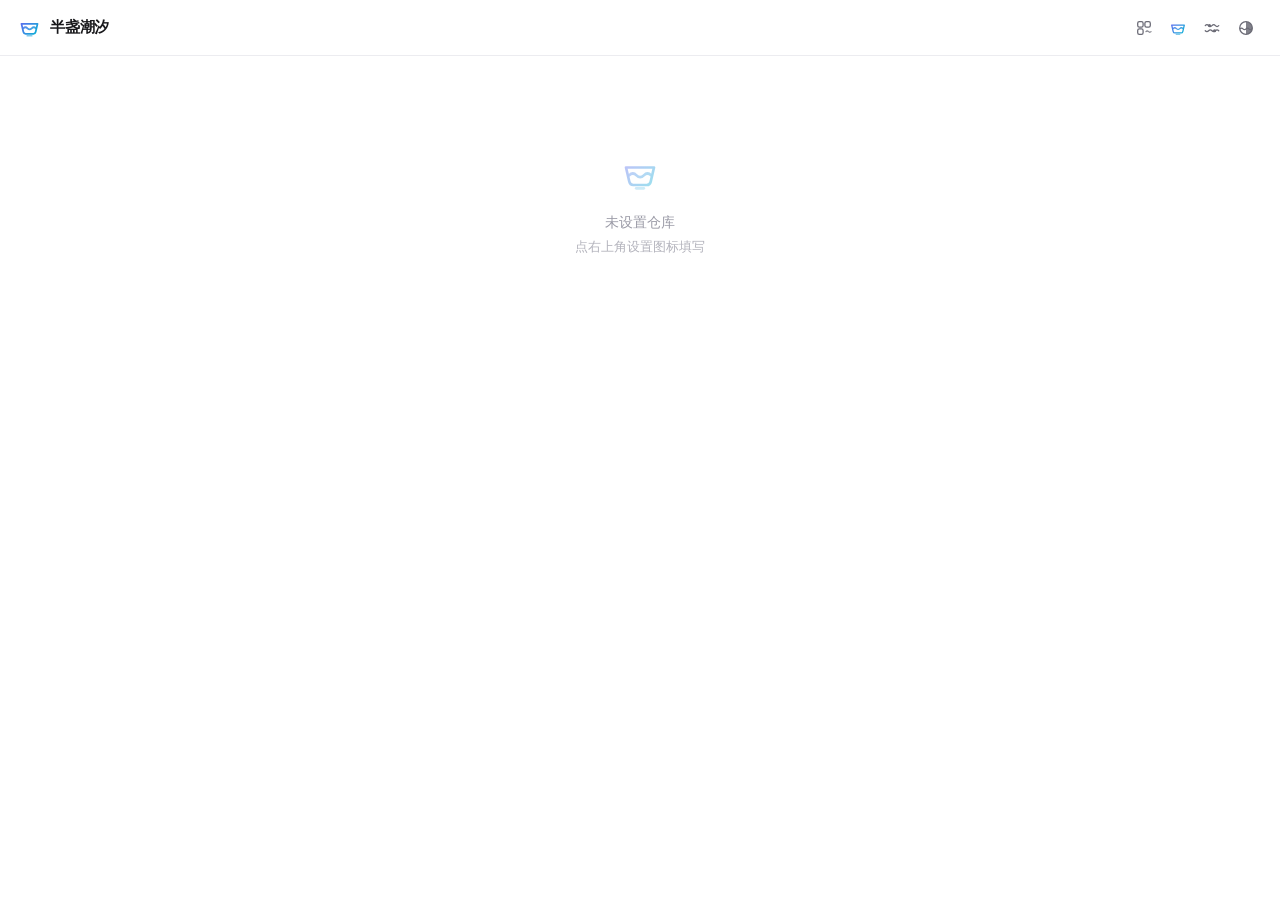
==== commit 8b6cb795: "Add files via upload" ====
--- a/index.html
+++ b/index.html
@@ -4,182 +4,240 @@
 <meta charset="UTF-8">
 <meta name="viewport" content="width=device-width, initial-scale=1">
 <title>半盏潮汐</title>
-<link rel="icon" href="data:image/svg+xml,<svg xmlns='http://www.w3.org/2000/svg' viewBox='0 0 100 100'><text y='.9em' font-size='90'>🌊</text></svg>">
+<link rel="icon" href="data:image/svg+xml,<svg xmlns='http://www.w3.org/2000/svg' viewBox='0 0 24 24' fill='none' stroke='%234f46e5' stroke-width='2' stroke-linecap='round'><path d='M3.6 8.2h16.8l-2 8.6a2.4 2.4 0 0 1-2.34 1.87H7.94A2.4 2.4 0 0 1 5.6 16.8z'/><path d='M5.4 12.8q2.2-2.2 4.4 0t4.4 0 4.4 0'/></svg>">
 <style>
 :root{
-  --bg:#fff; --bg2:#f5f5f5; --hover:#f0f0f0; --line:#e8e8e8;
-  --t1:#1f1f1f; --t2:#8a8a8a; --acc:#1a73e8; --accbg:#e8f0fe;
-  --rad:12px;
+  --bg:#fff; --bg2:#fafafb; --hover:#f4f4f6; --line:#ececf0; --line2:#e0e0e6;
+  --ink:#18181b; --dim:#6b6b76; --faint:#9a9aa6;
+  --acc:#4f46e5; --accbg:#eef1ff;
+  --sh:0 1px 2px rgba(16,16,20,.05), 0 4px 14px -3px rgba(16,16,20,.07);
+  --sh2:0 10px 34px -8px rgba(16,16,20,.18), 0 2px 8px -2px rgba(16,16,20,.08);
+  --r:12px; --ease:cubic-bezier(.4,0,.2,1);
 }
 body.dark{
-  --bg:#1a1a1a; --bg2:#242424; --hover:#2e2e2e; --line:#333;
-  --t1:#ececec; --t2:#999; --acc:#8ab4f8; --accbg:#23324a;
+  --bg:#09090b; --bg2:#131316; --hover:#1b1b1f; --line:#232328; --line2:#2e2e34;
+  --ink:#f3f3f5; --dim:#a0a0ab; --faint:#6c6c78;
+  --acc:#8b8cf8; --accbg:#1d1b3b;
+  --sh:0 1px 2px rgba(0,0,0,.4);
+  --sh2:0 12px 38px -8px rgba(0,0,0,.7);
 }
 *{box-sizing:border-box}
 html,body{height:100%}
 body{
-  margin:0; background:var(--bg); color:var(--t1);
-  font:400 14px/1.5 -apple-system,BlinkMacSystemFont,"Segoe UI","PingFang SC","Microsoft YaHei",sans-serif;
+  margin:0; background:var(--bg); color:var(--ink);
+  font:400 14px/1.5 -apple-system,BlinkMacSystemFont,"Segoe UI",Inter,"PingFang SC","Microsoft YaHei",sans-serif;
   -webkit-font-smoothing:antialiased;
 }
 button{font:inherit; color:inherit; background:none; border:0; cursor:pointer}
-input{font:inherit; color:inherit}
-
-/* ===== 顶栏：一行标题 + 四个圆形图标 ===== */
+input,select{font:inherit; color:inherit}
+::selection{background:var(--accbg); color:var(--acc)}
+.defs{position:absolute; width:0; height:0; overflow:hidden}
+
+/* ── 顶栏 ── */
 header{
-  position:sticky; top:0; z-index:10; background:var(--bg);
+  position:sticky; top:0; z-index:20; height:56px;
+  background:color-mix(in srgb, var(--bg) 86%, transparent);
+  backdrop-filter:saturate(180%) blur(14px);
   border-bottom:1px solid var(--line);
-  height:60px; display:flex; align-items:center; padding:0 18px; gap:14px;
-}
-.brand{font-size:15px; font-weight:500; letter-spacing:.3px; display:flex; align-items:center; gap:8px}
-.brand .lg{font-size:18px}
+  display:flex; align-items:center; padding:0 18px; gap:12px;
+}
+.brand{display:flex; align-items:center; gap:9px; min-width:0}
+.brand svg{width:23px; height:23px; flex:none; display:block}
+.brand .tt{font-size:14.5px; font-weight:600; letter-spacing:-.012em; white-space:nowrap; overflow:hidden; text-overflow:ellipsis}
 .spacer{flex:1}
-.icons{display:flex; align-items:center; gap:6px}
-.ibtn{
-  width:36px; height:36px; border-radius:50%; display:grid; place-items:center;
-  font-size:16px; color:var(--t2); transition:.15s;
-}
-.ibtn:hover{background:var(--hover); color:var(--t1)}
-.ibtn.on{background:var(--accbg); color:var(--acc)}
-.ibtn.blue{background:var(--acc); color:#fff}
-.ibtn.blue:hover{background:var(--acc); opacity:.85}
-.dot{
-  width:20px; height:20px; border-radius:50%;
-  background:linear-gradient(135deg,#a855f7 0 50%,#facc15 50% 100%);
-}
-
-/* ===== 主体 ===== */
-main{max-width:1080px; margin:0 auto; padding:20px 18px 80px}
-
-.crumb{display:flex; align-items:center; gap:10px; margin-bottom:18px; font-size:14px}
-.crumb .back{
-  width:30px; height:30px; border-radius:50%; display:grid; place-items:center;
-  color:var(--t2);
-}
-.crumb .back:hover{background:var(--hover); color:var(--t1)}
-.crumb b{font-weight:500; font-size:16px}
-.crumb .cnt{color:var(--t2); font-size:12px}
-
-.search{
-  display:flex; align-items:center; gap:8px; height:36px; padding:0 14px;
-  background:var(--bg2); border-radius:18px; margin-bottom:14px;
-}
-.search svg{flex:none; opacity:.45}
-.search input{flex:1; min-width:0; border:0; outline:0; background:none; font-size:14px}
-.search input::placeholder{color:var(--t2)}
-
-/* 文件夹网格 */
-.fgrid{display:grid; gap:10px; grid-template-columns:repeat(auto-fill,minmax(180px,1fr))}
+.tools{display:flex; align-items:center; gap:2px}
+.tb{width:32px; height:32px; border-radius:9px; display:grid; place-items:center; color:var(--dim); transition:.16s var(--ease)}
+.tb:hover{background:var(--hover); color:var(--ink)}
+.tb.on{background:var(--accbg); color:var(--acc)}
+.tb svg{width:18px; height:18px; display:block}
+
+/* ── 主体 ── */
+main{max-width:1060px; margin:0 auto; padding:24px 18px 90px}
+
+.crumb{display:flex; align-items:center; gap:3px; flex-wrap:wrap; margin-bottom:18px; min-height:30px}
+.crumb .sg{display:flex; align-items:center; gap:3px; min-width:0}
+.crumb button{
+  display:flex; align-items:center; gap:6px; height:30px; padding:0 9px; border-radius:8px;
+  color:var(--dim); font-size:13.5px; transition:.15s var(--ease); max-width:260px;
+}
+.crumb button:hover{background:var(--hover); color:var(--ink)}
+.crumb button svg{width:15px; height:15px; flex:none}
+.crumb button span{overflow:hidden; text-overflow:ellipsis; white-space:nowrap}
+.crumb button.cur{color:var(--ink); font-weight:600}
+.crumb .sep{color:var(--faint); opacity:.5; font-size:13px; user-select:none}
+.crumb .tail{margin-left:auto; font-size:12.5px; color:var(--faint); white-space:nowrap; padding-left:10px}
+
+.sbox{
+  display:flex; align-items:center; gap:9px; height:38px; padding:0 14px;
+  background:var(--bg2); border:1px solid transparent; border-radius:19px;
+  margin-bottom:18px; transition:.16s var(--ease);
+}
+.sbox:focus-within{background:var(--bg); border-color:var(--line2); box-shadow:var(--sh)}
+.sbox svg{width:15px; height:15px; color:var(--faint); flex:none}
+.sbox input{flex:1; min-width:0; border:0; outline:0; background:none; font-size:13.5px}
+.sbox input::placeholder{color:var(--faint)}
+
+.lbl{font-size:11.5px; font-weight:600; letter-spacing:.06em; color:var(--faint); margin:20px 0 9px; text-transform:uppercase}
+
+/* ── 文件夹 ── */
+.fgrid{display:grid; gap:9px; grid-template-columns:repeat(auto-fill,minmax(238px,1fr))}
 .fcard{
-  border:1px solid var(--line); border-radius:var(--rad); padding:16px;
-  display:flex; flex-direction:column; gap:6px; transition:.15s;
-}
-.fcard:hover{background:var(--hover); border-color:var(--t2)}
-.fcard .ic{font-size:28px; line-height:1}
-.fcard .nm{font-weight:500; font-size:14px; word-break:break-all}
-.fcard .mt{font-size:12px; color:var(--t2)}
-
-/* 文件行 */
-.rows{display:flex; flex-direction:column}
-.rw{
-  display:flex; align-items:center; gap:12px; min-height:52px; padding:8px 10px;
-  border-bottom:1px solid var(--line); border-radius:8px; transition:.12s;
-}
+  display:flex; align-items:center; gap:12px; padding:13px;
+  border:1px solid var(--line); border-radius:var(--r); background:var(--bg);
+  transition:.18s var(--ease); text-align:left; width:100%;
+}
+.fcard:hover{border-color:var(--line2); background:var(--hover); transform:translateY(-1px); box-shadow:var(--sh)}
+.fcard:active{transform:translateY(0)}
+.fcard .fi{width:38px; height:38px; flex:none; border-radius:11px; display:grid; place-items:center; background:var(--accbg)}
+.fcard .fi svg{width:21px; height:21px; display:block}
+.fcard .tx,.frow .tx{flex:1; min-width:0; display:block}
+.fcard .nm,.frow .nm{display:block; font-size:13.8px; font-weight:550; letter-spacing:-.01em; overflow:hidden; text-overflow:ellipsis; white-space:nowrap}
+.fcard .mt,.frow .mt{display:block; font-size:12.3px; color:var(--faint); margin-top:2px; overflow:hidden; text-overflow:ellipsis; white-space:nowrap}
+.fcard .ar{width:15px; height:15px; color:var(--faint); flex:none; opacity:.5}
+.fcard .ar svg{width:15px; height:15px; display:block}
+.frow{display:flex; align-items:center; gap:12px; padding:10px 12px; border-radius:var(--r); transition:background .14s var(--ease); width:100%; text-align:left}
+.frow:hover{background:var(--hover)}
+.frow .fi{width:34px; height:34px; flex:none; border-radius:10px; display:grid; place-items:center; background:var(--accbg)}
+.frow .fi svg{width:19px; height:19px; display:block}
+
+/* ── 类型色块 ── */
+.ft{flex:none; display:grid; place-items:center; font-weight:650; letter-spacing:.02em; font-size:10.5px}
+.ft.s{width:36px; height:36px; border-radius:10px}
+.ft.l{width:46px; height:46px; border-radius:12px; font-size:11.5px}
+.ft.r{background:#fef2f2; color:#dc2626}
+.ft.b{background:#eff6ff; color:#2563eb}
+.ft.g{background:#f0fdf4; color:#16a34a}
+.ft.y{background:#fefce8; color:#b45309}
+.ft.p{background:#faf5ff; color:#9333ea}
+.ft.o{background:#fff7ed; color:#ea580c}
+.ft.c{background:#f0fdfa; color:#0d9488}
+.ft.n{background:var(--hover); color:var(--dim)}
+body.dark .ft.r{background:rgba(220,38,38,.17); color:#f87171}
+body.dark .ft.b{background:rgba(37,99,235,.19); color:#7daafc}
+body.dark .ft.g{background:rgba(22,163,74,.17); color:#6ee7a8}
+body.dark .ft.y{background:rgba(180,83,9,.22); color:#fbbf24}
+body.dark .ft.p{background:rgba(147,51,234,.19); color:#c084fc}
+body.dark .ft.o{background:rgba(234,88,12,.19); color:#fdba74}
+body.dark .ft.c{background:rgba(13,148,136,.19); color:#5eead4}
+
+/* ── 文件行 ── */
+.rows{display:flex; flex-direction:column; gap:1px}
+.rw{display:flex; align-items:center; gap:12px; padding:9px 12px; border-radius:var(--r); transition:background .14s var(--ease)}
 .rw:hover{background:var(--hover)}
-.rw .fi{font-size:18px; flex:none; width:24px; text-align:center}
-.rw .nm{flex:1; min-width:0; overflow:hidden; text-overflow:ellipsis; white-space:nowrap; font-size:14px}
-.rw .mt{flex:none; font-size:12px; color:var(--t2); white-space:nowrap}
-.rw .ops{flex:none; display:flex; gap:2px; opacity:0; transition:.15s}
+.rw .tx{flex:1; min-width:0; display:block}
+.rw .nm{display:block; font-size:13.5px; font-weight:450; letter-spacing:-.005em; overflow:hidden; text-overflow:ellipsis; white-space:nowrap}
+.rw .sub{display:flex; align-items:center; gap:6px; flex-wrap:wrap; font-size:12px; color:var(--faint); margin-top:2px; min-width:0}
+.rw .path{color:var(--faint); opacity:.85; font-size:11.5px; overflow:hidden; text-overflow:ellipsis; white-space:nowrap; max-width:220px}
+.rw .mt{flex:none; font-size:12.5px; color:var(--faint); font-variant-numeric:tabular-nums}
+.rw .ops{flex:none; display:flex; gap:1px; opacity:0; transition:opacity .16s var(--ease)}
 .rw:hover .ops{opacity:1}
 @media (hover:none){ .rw .ops{opacity:1} }
-.ob{width:30px; height:30px; border-radius:50%; display:grid; place-items:center; font-size:14px; color:var(--t2)}
-.ob:hover{background:var(--bg2); color:var(--t1)}
+.ob{width:30px; height:30px; border-radius:8px; display:grid; place-items:center; color:var(--faint); transition:.14s var(--ease)}
+.ob:hover{background:var(--bg); color:var(--ink); box-shadow:var(--sh)}
 .ob.dl{color:var(--acc)}
-.bdge{
-  flex:none; font-size:11px; padding:1px 6px; border-radius:4px;
-  background:var(--accbg); color:var(--acc);
-}
-
-/* 文件网格 */
-.ggrid{display:grid; gap:10px; grid-template-columns:repeat(auto-fill,minmax(160px,1fr))}
-.gc{border:1px solid var(--line); border-radius:var(--rad); padding:12px; display:flex; flex-direction:column; gap:6px}
-.gc:hover{background:var(--hover)}
-.gc .th{height:64px; display:grid; place-items:center; font-size:32px; background:var(--bg2); border-radius:8px}
-.gc .nm{font-size:13px; font-weight:500; overflow:hidden; text-overflow:ellipsis; white-space:nowrap}
-.gc .mt{font-size:11px; color:var(--t2)}
-.gc .ops{display:flex; gap:2px}
-
-.empty{text-align:center; padding:70px 20px; color:var(--t2); font-size:13px}
-.empty div{font-size:36px; margin-bottom:10px; opacity:.5}
-
-/* ===== 弹窗 ===== */
-.mask{position:fixed; inset:0; background:rgba(0,0,0,.45); display:grid; place-items:center; z-index:100; padding:18px}
+.ob svg{width:16px; height:16px; display:block}
+.chip{font-size:11px; font-weight:550; padding:2px 6px; border-radius:5px; background:var(--hover); color:var(--dim)}
+.chip.m{background:var(--accbg); color:var(--acc)}
+body.dark .chip{background:#202024}
+
+/* ── 文件网格 ── */
+.ggrid{display:grid; gap:9px; grid-template-columns:repeat(auto-fill,minmax(170px,1fr))}
+.gc{border:1px solid var(--line); border-radius:var(--r); padding:12px; background:var(--bg); display:flex; flex-direction:column; gap:9px; transition:.18s var(--ease)}
+.gc:hover{border-color:var(--line2); background:var(--hover); transform:translateY(-1px); box-shadow:var(--sh)}
+.gc .th{height:74px; border-radius:9px; background:var(--bg2); display:grid; place-items:center}
+body.dark .gc .th{background:#16161a}
+.gc .nm{font-size:12.8px; font-weight:500; letter-spacing:-.005em; overflow:hidden; text-overflow:ellipsis; white-space:nowrap}
+.gc .mt{font-size:11.5px; color:var(--faint); display:flex; gap:5px; align-items:center; flex-wrap:wrap}
+.gc .ops{display:flex; gap:1px; margin-top:1px}
+
+/* ── 空态 ── */
+.empty{text-align:center; padding:74px 20px; color:var(--faint)}
+.empty svg{width:40px; height:40px; opacity:.4; margin-bottom:13px}
+.empty p{margin:0; font-size:13.5px}
+.empty small{display:block; margin-top:5px; font-size:12.5px; opacity:.75}
+
+/* ── 弹窗 ── */
+.mask{position:fixed; inset:0; z-index:200; display:grid; place-items:center; padding:18px; background:rgba(16,16,20,.44); backdrop-filter:blur(3px); animation:fade .16s var(--ease)}
 .mask[hidden]{display:none}
-.dlg{width:min(600px,100%); background:var(--bg); border-radius:var(--rad); padding:20px; max-height:90vh; overflow:auto}
-.dlg h3{margin:0 0 3px; font-size:15px; font-weight:500}
-.dlg .sb{font-size:12px; color:var(--t2); margin-bottom:14px}
-.qrrow{display:flex; gap:18px; flex-wrap:wrap; align-items:flex-start}
-.qrbox{width:180px; height:180px; flex:none; background:#fff; border:1px solid var(--line); border-radius:10px; padding:8px; display:grid; place-items:center}
-.qrbox img,.qrbox canvas{width:100%!important; height:100%!important}
-.qrside{flex:1 1 220px; display:flex; flex-direction:column; gap:9px; min-width:0}
-.qrside b{font-size:13px; font-weight:500; word-break:break-all}
-.qrside .mm{font-size:12px; color:var(--t2)}
-.inp{width:100%; padding:8px 10px; border:1px solid var(--line); border-radius:8px; background:var(--bg); font-size:12px; word-break:break-all; outline:0}
-.inp:focus{border-color:var(--acc)}
-.btns{display:flex; gap:8px; flex-wrap:wrap; margin-top:4px}
-.pl{height:34px; padding:0 16px; border-radius:17px; background:var(--acc); color:#fff; font-size:13px; font-weight:500}
-.pl:hover{opacity:.88}
-.pl.gh{background:none; color:var(--acc); border:1px solid var(--line)}
-.pl:disabled{opacity:.45; cursor:default}
-.plink{display:flex; flex-direction:column; gap:4px; max-height:140px; overflow:auto; font-size:12px}
+@keyframes fade{from{opacity:0}to{opacity:1}}
+@keyframes pop{from{opacity:0; transform:translateY(8px) scale(.985)}to{opacity:1; transform:none}}
+.dlg{width:min(560px,100%); background:var(--bg); border:1px solid var(--line); border-radius:16px; box-shadow:var(--sh2); padding:22px; max-height:90vh; overflow:auto; animation:pop .2s var(--ease)}
+.dlg h3{margin:0; font-size:15.5px; font-weight:600; letter-spacing:-.01em}
+.dlg .sb{margin:3px 0 16px; font-size:12.5px; color:var(--faint)}
+.qrow{display:flex; gap:18px; flex-wrap:wrap; align-items:flex-start}
+.qbox{width:172px; height:172px; flex:none; padding:9px; border-radius:12px; background:#fff; border:1px solid var(--line); display:grid; place-items:center}
+.qbox img,.qbox canvas{width:100%!important; height:100%!important; border-radius:4px}
+.qside{flex:1 1 210px; min-width:0; display:flex; flex-direction:column; gap:10px}
+.qside b{font-size:13.5px; font-weight:550; word-break:break-all; letter-spacing:-.005em}
+.qside .mm{font-size:12px; color:var(--faint)}
+.inp{width:100%; padding:8px 11px; border:1px solid var(--line2); border-radius:9px; background:var(--bg2); font-size:12px; word-break:break-all; outline:0; transition:.16s var(--ease)}
+.inp:focus{border-color:var(--acc); background:var(--bg)}
+.btnrow{display:flex; gap:8px; flex-wrap:wrap}
+.pl{height:34px; padding:0 15px; border-radius:9px; font-size:13px; font-weight:550; background:var(--acc); color:#fff; transition:.16s var(--ease)}
+.pl:hover{filter:brightness(1.08)}
+.pl.gh{background:var(--bg); color:var(--ink); border:1px solid var(--line2)}
+.pl.gh:hover{background:var(--hover)}
+.pl:disabled{opacity:.45; cursor:default; filter:none}
+.plink{display:flex; flex-direction:column; gap:5px; max-height:132px; overflow:auto; font-size:12px}
 .plink a{color:var(--acc); text-decoration:none; word-break:break-all}
-.fld{display:flex; flex-direction:column; gap:5px; font-size:13px}
-.fld span{color:var(--t2); font-size:12px}
-.right{display:flex; justify-content:flex-end; margin-top:16px}
-
-.toast{
-  position:fixed; left:50%; bottom:26px; transform:translateX(-50%); z-index:200;
-  background:#2b2b2b; color:#fff; padding:10px 18px; border-radius:8px; font-size:13px;
-}
-body.dark .toast{background:#ececec; color:#1f1f1f}
+.plink a:hover{text-decoration:underline}
+.fld{display:flex; flex-direction:column; gap:6px}
+.fld>span{font-size:12px; color:var(--dim); font-weight:500}
+.right{display:flex; justify-content:flex-end; margin-top:18px}
+.toast{position:fixed; left:50%; bottom:26px; transform:translateX(-50%); z-index:300; background:var(--ink); color:var(--bg); padding:9px 17px; border-radius:9px; font-size:13px; box-shadow:var(--sh2); animation:pop .18s var(--ease)}
 .toast[hidden]{display:none}
 
 @media (max-width:640px){
   header{padding:0 12px}
-  main{padding:16px 12px 70px}
-  .rw .mt{display:none}
+  main{padding:20px 12px 80px}
+  .rw .mt,.rw .path{display:none}
   .rw .ops{opacity:1}
-  .fgrid{grid-template-columns:repeat(auto-fill,minmax(140px,1fr))}
+  .fgrid,.ggrid{grid-template-columns:1fr 1fr}
+  .crumb .tail{display:none}
+  .qbox{width:150px; height:150px}
 }
 </style>
 </head>
 <body>
 
+<!-- 品牌渐变（供图标描边引用） -->
+<svg class="defs" aria-hidden="true"><defs>
+  <linearGradient id="tg" x1="3" y1="4" x2="21" y2="20" gradientUnits="userSpaceOnUse">
+    <stop offset="0" stop-color="#6366f1"/><stop offset="1" stop-color="#06b6d4"/>
+  </linearGradient>
+</defs></svg>
+
 <header>
-  <div class="brand"><span class="lg">🌊</span><span id="ttl">半盏潮汐</span></div>
+  <div class="brand">
+    <svg viewBox="0 0 24 24" fill="none" stroke-width="1.8" stroke-linecap="round" stroke-linejoin="round">
+      <path stroke="url(#tg)" d="M3.6 8.1h16.8l-2 8.6a2.4 2.4 0 0 1-2.34 1.88H7.94A2.4 2.4 0 0 1 5.6 16.7z"/>
+      <path stroke="url(#tg)" opacity=".9" d="M5.5 12.8q2.2-2.2 4.4 0t4.4 0 4.4 0"/>
+      <path stroke="url(#tg)" opacity=".55" d="M9.7 20.6h4.6"/>
+    </svg>
+    <span class="tt" id="ttl">半盏潮汐</span>
+  </div>
   <div class="spacer"></div>
-  <div class="icons">
-    <button class="ibtn" id="bView" title="切换视图">▦</button>
-    <button class="ibtn" id="bHome" title="全部文件夹"><span class="dot"></span></button>
-    <button class="ibtn" id="bSet" title="设置">⚙</button>
-    <button class="ibtn blue" id="bTheme" title="深色模式">🌓</button>
+  <div class="tools">
+    <button class="tb" id="bView" title="切换视图"></button>
+    <button class="tb" id="bHome" title="回到根目录"></button>
+    <button class="tb" id="bSet" title="设置"></button>
+    <button class="tb" id="bTheme" title="深色模式"></button>
   </div>
 </header>
 
 <main id="main"></main>
 
-<!-- 二维码 -->
 <div class="mask" id="qrM" hidden>
   <div class="dlg">
     <h3>扫码下载</h3>
     <div class="sb" id="qrS"></div>
-    <div class="qrrow">
-      <div class="qrbox" id="qrBox"><span style="color:#aaa;font-size:12px">生成中…</span></div>
-      <div class="qrside">
+    <div class="qrow">
+      <div class="qbox" id="qBox"><span style="font-size:12px;color:#999">生成中…</span></div>
+      <div class="qside">
         <b id="qrN"></b>
         <div class="mm" id="qrMeta"></div>
         <input class="inp" id="qrL" readonly>
-        <div class="btns">
+        <div class="btnrow">
           <button class="pl" id="qrC">复制链接</button>
           <button class="pl gh" id="qrD" disabled>保存二维码</button>
         </div>
@@ -190,30 +248,21 @@
   </div>
 </div>
 
-<!-- 设置 -->
 <div class="mask" id="setM" hidden>
-  <div class="dlg" style="width:min(440px,100%)">
+  <div class="dlg" style="width:min(420px,100%)">
     <h3>设置</h3>
-    <div class="sb">只保存在本机浏览器</div>
-    <div style="display:flex; flex-direction:column; gap:13px">
-      <label class="fld">
-        <span>仓库（用户名 / 仓库名）</span>
-        <input class="inp" id="repoI" placeholder="例如 octocat/Hello-World">
-      </label>
-      <label class="fld">
-        <span>Token（可选）：公开仓库可留空，填后接口限额 60 → 5000 次/小时</span>
-        <input class="inp" id="tokI" type="password" placeholder="ghp_xxx">
-      </label>
-      <label class="fld">
-        <span>排序</span>
+    <div class="sb">保存在本机浏览器，不会上传</div>
+    <div style="display:flex; flex-direction:column; gap:14px">
+      <label class="fld"><span>仓库</span><input class="inp" id="repoI" placeholder="用户名/仓库名"></label>
+      <label class="fld"><span>Token（可选，公开仓库可留空）</span><input class="inp" id="tokI" type="password" placeholder="ghp_xxx"></label>
+      <label class="fld"><span>排序</span>
         <select class="inp" id="sortSel">
           <option value="time">修改时间（新→旧）</option>
           <option value="name">名称 A→Z</option>
           <option value="size">体积 大→小</option>
           <option value="hot">下载最多</option>
-        </select>
-      </label>
-      <div class="btns"><button class="pl" id="setS">保存并刷新</button></div>
+        </select></label>
+      <div class="btnrow"><button class="pl" id="setS">保存并刷新</button></div>
     </div>
     <div class="right"><button class="pl gh" id="setX">关闭</button></div>
   </div>
@@ -224,25 +273,74 @@
 <script>
 /* ================= 配置 ================= */
 const CONFIG = {
-  repo: '',        // 留空则从网址自动推断；也可写 '用户名/仓库名'
+  repo: '',      // 留空自动从网址推断；也可写 '用户名/仓库名'
   title: '半盏潮汐'
 };
-/* Release 版本号格式：分类-版次-提交次数
-   例：设计素材-v2-38  →  文件夹「设计素材」，版次 v2，提交次数 38
-   分隔符支持 - 或 _，取第一段作为文件夹名  */
+/* 文件夹规则：Release 附件名用 / 分层，前面每一段都是一层文件夹
+   例：设计素材/2026春/品牌包.zip  →  设计素材 › 2026春 › 品牌包.zip
+   附件名不含 / 时，回退用 tag 第一段（旧规则：分类-版次-提交次数） */
 /* ======================================== */
 
 const $ = s => document.querySelector(s);
 const esc = s => String(s == null ? '' : s).replace(/[&<>"]/g, c => ({'&':'&amp;','<':'&lt;','>':'&gt;','"':'&quot;'}[c]));
 
-let items = [];            // 全部文件
-let folders = [];          // [{name, items[]}]
-let cur = null;            // 当前文件夹名，null = 顶层
-let kw = '';
-let view = 'grid';         // grid | list
+/* ═════ 专属图标：统一 24 网格 · 1.7 描边 · 波浪 + 盏 的品牌语言 ═════ */
+const sv = (inner, w) => '<svg viewBox="0 0 24 24" fill="none" stroke="currentColor" stroke-width="' +
+  (w || 1.7) + '" stroke-linecap="round" stroke-linejoin="round">' + inner + '</svg>';
+const grad = (inner, w) => '<svg viewBox="0 0 24 24" fill="none" stroke="url(#tg)" stroke-width="' +
+  (w || 1.7) + '" stroke-linecap="round" stroke-linejoin="round">' + inner + '</svg>';
+
+const IC = {
+  /* 半盏：品牌本体，也是「回到根目录」 */
+  home: grad('<path d="M3.6 8.1h16.8l-2 8.6a2.4 2.4 0 0 1-2.34 1.88H7.94A2.4 2.4 0 0 1 5.6 16.7z"/>' +
+             '<path opacity=".9" d="M5.5 12.8q2.2-2.2 4.4 0t4.4 0 4.4 0"/>' +
+             '<path opacity=".55" d="M9.7 20.6h4.6"/>'),
+  /* 网格：2×2 方块，右上角内嵌波浪 */
+  grid: sv('<rect x="3.6" y="3.6" width="7.2" height="7.2" rx="2.1"/>' +
+           '<rect x="13.2" y="3.6" width="7.2" height="7.2" rx="2.1"/>' +
+           '<rect x="3.6" y="13.2" width="7.2" height="7.2" rx="2.1"/>' +
+           '<path opacity=".8" d="M14.6 16.8q1.7-1.7 3.4 0t3.4 0"/>'),
+  /* 列表：三线，中间一条化为波浪 */
+  list: sv('<path d="M4 6.6h16"/><path opacity=".85" d="M4 12q2-2 4 0t4 0 4 0 4 0"/><path d="M4 17.4h16"/>'),
+  /* 设置：两道潮汐 + 错位滑块 */
+  gear: sv('<path d="M3 8.8q2.25-2.5 4.5 0t4.5 0 4.5 0 4.5 0"/>' +
+           '<circle cx="8.6" cy="8.8" r="2.1" fill="currentColor" stroke="none"/>' +
+           '<path d="M3 15.6q2.25 2.5 4.5 0t4.5 0 4.5 0 4.5 0"/>' +
+           '<circle cx="15.4" cy="15.6" r="2.1" fill="currentColor" stroke="none"/>'),
+  /* 主题：水平面上下分昼夜 */
+  moon: sv('<circle cx="12" cy="12" r="8.4"/><path d="M12 3.6a8.4 8.4 0 0 1 0 16.8z" fill="currentColor" stroke="none" opacity=".85"/>' +
+           '<path d="M4 13.2q2-2.1 4 0t4 0 4 0 4 0"/>'),
+  sun: sv('<circle cx="12" cy="12" r="8.4"/><path d="M12 20.4a8.4 8.4 0 0 1 0-16.8z" fill="currentColor" stroke="none" opacity=".85"/>' +
+          '<path d="M4 13.2q2-2.1 4 0t4 0 4 0 4 0"/>'),
+  /* 文件夹：底沿一道潮水 */
+  folder: grad('<path d="M3.3 6.6a2 2 0 0 1 2-2h3.3l1.9 2.2h6.2a2 2 0 0 1 2 2v7.5a2 2 0 0 1-2 2H5.3a2 2 0 0 1-2-2z"/>' +
+               '<path opacity=".85" d="M6.2 14.4q1.7-1.8 3.4 0t3.4 0 3.4 0"/>'),
+  /* 下载：水注入盏 */
+  dl: sv('<path d="M12 3.4v7.4"/><path d="M8.5 7.4 12 10.9l3.5-3.5"/>' +
+         '<path opacity=".9" d="M4 15q2-2.2 4 0t4 0 4 0 4 0"/><path d="M4.6 19h14.8"/>'),
+  /* 复制：错位双框 */
+  copy: sv('<rect x="9" y="9" width="11.4" height="11.4" rx="2.6"/>' +
+           '<path d="M15.2 9V6.5A2.5 2.5 0 0 0 12.7 4H6.5A2.5 2.5 0 0 0 4 6.5v6.2A2.5 2.5 0 0 0 6.5 15h2.5"/>', 1.6),
+  /* 二维码：三个潮弧形定位角 */
+  qr: sv('<path d="M4 9.6A5.6 5.6 0 0 1 9.6 4"/><path d="M20 9.6A5.6 5.6 0 0 0 14.4 4"/>' +
+         '<path d="M4 14.5A5.6 5.6 0 0 0 9.6 20"/>' +
+         '<path d="M13.4 13.4h6.2M13.4 17h6.2M16.5 13.4v6.6"/><path d="M13.4 20h6.2"/>', 1.6),
+  /* 分卷：三层堆叠 */
+  parts: sv('<path d="M12 3.5 4 7.8l8 4.3 8-4.3z"/><path d="M4 12.4l8 4.3 8-4.3"/><path d="M4 16.9l8 4.3 8-4.3"/>', 1.6),
+  /* 搜索：波浪柄 */
+  search: sv('<circle cx="10.8" cy="10.8" r="6.3"/><path d="M15.5 15.5q.85-.9 1.7 0 .85.9 1.7 0"/>', 1.7),
+  /* 层级分隔 */
+  sep: '',
+  /* 空态：半盏 */
+  box: grad('<path d="M3.6 8.1h16.8l-2 8.6a2.4 2.4 0 0 1-2.34 1.88H7.94A2.4 2.4 0 0 1 5.6 16.7z"/>' +
+            '<path opacity=".9" d="M5.5 12.8q2.2-2.2 4.4 0t4.4 0 4.4 0"/><path opacity=".55" d="M9.7 20.6h4.6"/>', 1.6)
+};
+
+const PSEP = '/';   /* 路径段分隔符；段名本身不含 / */
+let items = [], cur = [], kw = '', view = 'grid';
 let sort = localStorage.getItem('vault_sort') || 'time';
 
-/* ---------- 仓库 ---------- */
+/* ── 仓库 ── */
 function guessRepo(){
   if (CONFIG.repo) return CONFIG.repo;
   const p = location.pathname.split('/').filter(Boolean);
@@ -253,11 +351,11 @@
 let REPO = localStorage.getItem('vault_repo') || guessRepo();
 let TOKEN = localStorage.getItem('vault_token') || '';
 
-/* ---------- 工具 ---------- */
+/* ── 工具 ── */
 function size(n){
   const u = ['B','KB','MB','GB','TB']; let i = 0; n = +n || 0;
   while (n >= 1024 && i < 4){ n /= 1024; i++; }
-  return (i ? n.toFixed(2) : n.toFixed(0)) + ' ' + u[i];
+  return (i ? n.toFixed(i < 3 ? 1 : 2) : n.toFixed(0)) + ' ' + u[i];
 }
 function fmtDate(s){
   if (!s) return '';
@@ -266,23 +364,42 @@
   const p = n => String(n).padStart(2,'0');
   return d.getFullYear() + '-' + p(d.getMonth()+1) + '-' + p(d.getDate());
 }
-function icon(name){
+function ftype(name){
   const e = (name.split('.').pop() || '').toLowerCase();
-  const m = {pdf:'📕',doc:'📘',docx:'📘',xls:'📗',xlsx:'📗',ppt:'📙',pptx:'📙',txt:'📝',md:'📝',
-    epub:'📚',mobi:'📚',azw3:'📚',
-    png:'🖼️',jpg:'🖼️',jpeg:'🖼️',webp:'🖼️',gif:'🖼️',svg:'🖼️',psd:'🎨',ai:'🎨',sketch:'🎨',fig:'🎨',
-    mp4:'🎬',mkv:'🎬',mov:'🎬',avi:'🎬',mp3:'🎵',flac:'🎵',wav:'🎵',m4a:'🎵',
-    zip:'🗜️',rar:'🗜️',gz:'🗜️',exe:'💿',msi:'💿',dmg:'💿',apk:'📱',
-    csv:'📊',json:'📊',parquet:'📊'};
-  return m[e] || '📄';
-}
-/* 解析 tag：分类-版次-提交次数 */
+  const m = {
+    pdf:['PDF','r'], doc:['DOC','b'], docx:['DOC','b'], txt:['TXT','n'], md:['MD','n'],
+    xls:['XLS','g'], xlsx:['XLS','g'], csv:['CSV','g'], ppt:['PPT','o'], pptx:['PPT','o'],
+    epub:['EPUB','p'], mobi:['EPUB','p'], azw3:['EPUB','p'],
+    png:['IMG','p'], jpg:['IMG','p'], jpeg:['IMG','p'], webp:['IMG','p'], gif:['IMG','p'], svg:['SVG','p'],
+    psd:['PSD','b'], ai:['AI','o'], sketch:['SK','o'], fig:['FIG','p'],
+    mp4:['MP4','c'], mkv:['MKV','c'], mov:['MOV','c'], avi:['AVI','c'],
+    mp3:['MP3','y'], flac:['FLAC','y'], wav:['WAV','y'], m4a:['M4A','y'],
+    zip:['ZIP','y'], rar:['RAR','y'], gz:['GZ','y'], '7z':['7Z','y'],
+    exe:['EXE','c'], msi:['EXE','c'], dmg:['DMG','n'], apk:['APK','g'],
+    json:['JSON','n'], parquet:['PQ','g']
+  };
+  const v = m[e] || ['FILE','n'];
+  return { t: v[0], c: v[1] };
+}
+const ftHtml = (name, big) => {
+  const f = ftype(name);
+  return '<span class="ft ' + (big ? 'l">' : 's">') + esc(f.t) + '</span>';
+};
+/* tag 兼容：分类-版次-提交次数 */
 function parseTag(tag){
-  const t = String(tag || '').trim();
-  const p = t.split(/[-_]/).filter(Boolean);
-  return { folder: p[0] || '未分类', ver: p[1] || '', commit: p[2] || '' };
-}
-/* 分卷合并：xxx.part000 / xxx.z01 / xxx.7z.002 */
+  const p = String(tag || '').trim().split(/[-_]/).filter(Boolean);
+  return { folder: p[0] || '', ver: p[1] || '', commit: p[2] || '' };
+}
+/* 路径：附件名按 / 分层；不含 / 时回退 tag 分类 */
+function pathOf(assetName, tag){
+  let segs = String(assetName || '').split('/').map(s => s.trim()).filter(Boolean);
+  if (segs.length < 2){
+    const f = parseTag(tag).folder;
+    if (f) segs = [f].concat(segs);
+  }
+  return segs.length ? segs : ['未分类'];
+}
+/* 分卷合并 */
 const PART = [/^(.+?)\.part(\d{1,3})$/i, /^(.+?)\.z(\d{2,3})$/i, /^(.+?)\.7z\.(\d{2,3})$/i];
 function mergeParts(list){
   const g = {}, rest = [];
@@ -307,7 +424,7 @@
   return out;
 }
 
-/* ---------- 读取 ---------- */
+/* ── 读取 ── */
 async function gh(path){
   const h = { Accept:'application/vnd.github+json' };
   if (TOKEN) h.Authorization = 'Bearer ' + TOKEN;
@@ -321,10 +438,10 @@
     if (REPO) localStorage.setItem('vault_repo', REPO);
   }
   if (!REPO){
-    $('#main').innerHTML = '<div class="empty"><div>📂</div>未设置仓库<br>点右上角 ⚙ 填写</div>';
+    $('#main').innerHTML = '<div class="empty">' + IC.box + '<p>未设置仓库</p><small>点右上角设置图标填写</small></div>';
     return;
   }
-  $('#main').innerHTML = '<div class="empty"><div>⏳</div>正在读取 ' + esc(REPO) + ' …</div>';
+  $('#main').innerHTML = '<div class="empty">' + IC.box + '<p>正在读取 ' + esc(REPO) + '</p></div>';
   try{
     let rels = [], page = 1;
     while (page <= 10){
@@ -339,151 +456,180 @@
       const tg = parseTag(r.tag_name);
       (r.assets || []).forEach(a => {
         if (a.state !== 'uploaded') return;
+        const segs = pathOf(a.name, r.tag_name);
         tmp.push({
-          name: a.name,
-          folder: tg.folder,
-          ver: tg.ver,
-          commit: tg.commit,
-          tag: r.tag_name || '',
-          rel: r.name || r.tag_name || '',
-          rel_u: r.html_url || '',
+          name: segs[segs.length - 1],
+          dir: segs.slice(0, -1),
+          segs: segs,
+          ver: tg.ver, commit: tg.commit,
+          tag: r.tag_name || '', rel_u: r.html_url || '',
           size: a.size, size_h: size(a.size),
-          url: a.browser_download_url,
-          dl: a.download_count || 0,
+          url: a.browser_download_url, dl: a.download_count || 0,
           up: a.updated_at || a.created_at || ''
         });
       });
     });
     items = mergeParts(tmp);
-
-    /* 按文件夹（tag 第一段）归并 */
-    const f = {};
-    items.forEach(i => (f[i.folder] = f[i.folder] || []).push(i));
-    folders = Object.keys(f).sort((a,b) => a.localeCompare(b,'zh'))
-      .map(k => ({
-        name: k,
-        items: f[k],
-        size: f[k].reduce((s,i) => s + i.size, 0),
-        up: f[k].reduce((m,i) => (i.up > m ? i.up : m), '')
-      }));
+    for (const it of items){
+      if (!it.segs || !it.segs.length) it.segs = (it.dir || []).concat([it.name]);
+      else it.segs = (it.dir || []).concat([it.name]);
+    }
     render();
   }catch(e){
-    $('#main').innerHTML = '<div class="empty"><div>⚠️</div>读取失败：' + esc(e.message) +
-      '<br><br>点右上角 ⚙ 检查仓库名或填写 Token</div>';
-  }
-}
-
-/* ---------- 渲染 ---------- */
+    $('#main').innerHTML = '<div class="empty">' + IC.box + '<p>读取失败：' + esc(e.message) +
+      '</p><small>点右上角设置图标检查仓库名或填写 Token</small></div>';
+  }
+}
+
+/* 取某一层的内容：子文件夹 + 直接文件 */
+function level(P){
+  const fmap = new Map(), files = [];
+  items.forEach(it => {
+    const s = it.segs, n = P.length;
+    if (s.length <= n) return;
+    for (let i = 0; i < n; i++) if (s[i] !== P[i]) return;
+    if (s.length === n + 1){ files.push(it); return; }
+    const key = s[n];
+    let e = fmap.get(key);
+    if (!e) e = { name:key, n:0, size:0, up:'' }, fmap.set(key, e);
+    e.n++; e.size += it.size;
+    if (it.up > e.up) e.up = it.up;
+  });
+  return { folders: [...fmap.values()].sort((a,b) => a.name.localeCompare(b.name,'zh')), files };
+}
 function sorted(arr){
-  const cmp = {
-    time:(x,y) => String(y.up).localeCompare(String(x.up)),
+  const cmp = { time:(x,y) => String(y.up).localeCompare(String(x.up)),
     name:(x,y) => x.name.localeCompare(y.name,'zh'),
-    size:(x,y) => y.size - x.size,
-    hot:(x,y) => y.dl - x.dl
-  };
+    size:(x,y) => y.size - x.size, hot:(x,y) => y.dl - x.dl };
   return arr.slice().sort(cmp[sort] || cmp.time);
 }
-function render(){
-  $('#ttl').textContent = cur ? cur : CONFIG.title;
-  $('#bHome').classList.toggle('on', !cur);
-  $('#bView').textContent = view === 'grid' ? '▦' : '☰';
-  if (!folders.length){
-    $('#main').innerHTML = '<div class="empty"><div>📭</div>还没有文件<br>去 Release 上传后刷新</div>';
-    return;
-  }
-  const h = [];
-  /* 面包屑 */
-  h.push('<div class="crumb">' +
-    (cur ? '<button class="back" id="bk">←</button><b>' + esc(cur) + '</b>' : '<b>全部文件夹</b>') +
-    '<span class="cnt">' + (cur ? folderCount(cur) + ' 个文件 · ' + folderSize(cur) : folders.length + ' 个文件夹 · ' + size(items.reduce((s,i)=>s+i.size,0))) + '</span></div>');
-
-  if (!cur){
-    /* 顶层：文件夹 */
-    if (view === 'grid'){
-      h.push('<div class="fgrid">' + folders.map(f =>
-        '<button class="fcard" data-f="' + esc(f.name) + '">' +
-        '<span class="ic">📁</span>' +
-        '<span class="nm">' + esc(f.name) + '</span>' +
-        '<span class="mt">' + f.items.length + ' 个文件 · ' + size(f.size) + '</span>' +
-        '<span class="mt">' + (fmtDate(f.up) || '') + '</span>' +
-        '</button>').join('') + '</div>');
-    }else{
-      h.push('<div class="rows">' + folders.map(f =>
-        '<div class="rw" data-f="' + esc(f.name) + '" style="cursor:pointer">' +
-        '<span class="fi">📁</span>' +
-        '<span class="nm">' + esc(f.name) + '</span>' +
-        '<span class="mt">' + f.items.length + ' 个 · ' + size(f.size) + '</span>' +
-        '<span class="mt">' + (fmtDate(f.up) || '') + '</span>' +
-        '</div>').join('') + '</div>');
-    }
-  }else{
-    /* 文件夹内：文件 */
-    const f = folders.find(x => x.name === cur);
-    let list = f ? f.items : [];
-    if (kw){
-      const k = kw.toLowerCase();
-      list = list.filter(i => (i.name + ' ' + i.tag + ' ' + i.ver + ' ' + i.commit).toLowerCase().indexOf(k) >= 0);
-    }
-    list = sorted(list);
-    h.push('<div class="search"><svg width="15" height="15" viewBox="0 0 24 24" fill="currentColor"><path d="M15.5 14h-.79l-.28-.27a6.5 6.5 0 1 0-.7.7l.27.28v.79l5 4.99L20.49 19l-4.99-5zm-6 0a4.5 4.5 0 1 1 0-9 4.5 4.5 0 0 1 0 9z"/></svg>' +
-      '<input id="kw" type="search" placeholder="在此文件夹中搜索" value="' + esc(kw) + '"></div>');
-    if (!list.length){
-      h.push('<div class="empty"><div>🔍</div>没有匹配的文件</div>');
-    }else if (view === 'grid'){
-      h.push('<div class="ggrid">' + list.map(gcard).join('') + '</div>');
-    }else{
-      h.push('<div class="rows">' + list.map(row).join('') + '</div>');
-    }
-  }
-  $('#main').innerHTML = h.join('');
-
-  const bk = $('#bk');
-  if (bk) bk.onclick = () => { cur = null; kw = ''; render(); };
-  const inp = $('#kw');
-  if (inp){
-    inp.oninput = e => { kw = e.target.value.trim(); render(); const el = $('#kw'); if (el){ el.focus(); el.setSelectionRange(el.value.length, el.value.length); } };
-  }
-  $('#bHome').onclick = () => { cur = null; kw = ''; render(); };
-}
-function folderCount(n){ const f = folders.find(x => x.name === n); return f ? f.items.length : 0; }
-function folderSize(n){ const f = folders.find(x => x.name === n); return f ? size(f.size) : '0 B'; }
-
 function verTag(i){
   const p = [];
   if (i.ver) p.push(i.ver);
   if (i.commit) p.push('#' + i.commit);
   return p.join(' · ');
 }
-function row(i){
-  return '<div class="rw" data-n="' + esc(i.name) + '">' +
-    '<span class="fi">' + icon(i.name) + '</span>' +
-    '<span class="nm" title="' + esc(i.name) + '">' + esc(i.name) + '</span>' +
-    (verTag(i) ? '<span class="bdge">' + esc(verTag(i)) + '</span>' : '') +
-    (i.multi ? '<span class="bdge">分卷 ' + i.multi.length + '</span>' : '') +
-    '<span class="mt">' + esc(i.size_h) + '</span>' +
-    '<span class="mt">' + esc(fmtDate(i.up)) + '</span>' +
-    '<span class="ops">' +
-      '<button class="ob" data-a="copy" title="复制链接">🔗</button>' +
-      '<button class="ob" data-a="qr" title="二维码">▣</button>' +
-      (i.multi ? '<button class="ob" data-a="parts" title="分卷">☰</button>' : '') +
-      '<a class="ob dl" href="' + esc(i.url) + '" target="_blank" rel="noopener" title="下载">⬇</a>' +
-    '</span></div>';
-}
-function gcard(i){
-  return '<div class="gc" data-n="' + esc(i.name) + '">' +
-    '<div class="th">' + icon(i.name) + '</div>' +
+function opsHtml(i){
+  return '<span class="ops">' +
+    '<button class="ob" data-a="copy" title="复制链接">' + IC.copy + '</button>' +
+    '<button class="ob" data-a="qr" title="二维码">' + IC.qr + '</button>' +
+    (i.multi ? '<button class="ob" data-a="parts" title="分卷直链">' + IC.parts + '</button>' : '') +
+    '<a class="ob dl" href="' + esc(i.url) + '" target="_blank" rel="noopener" title="下载">' + IC.dl + '</a></span>';
+}
+function chips(i, showPath){
+  return esc(i.size_h) +
+    (verTag(i) ? '<span class="chip">' + esc(verTag(i)) + '</span>' : '') +
+    (i.multi ? '<span class="chip m">分卷 ' + i.multi.length + '</span>' : '') +
+    (showPath && i.dir.length ? '<span class="path">' + esc(i.dir.join(' / ')) + '</span>' : '');
+}
+
+/* ── 顶栏图标 ── */
+function paintIcons(){
+  $('#bView').innerHTML = view === 'grid' ? IC.grid : IC.list;
+  $('#bHome').innerHTML = IC.home;
+  $('#bTheme').innerHTML = document.body.classList.contains('dark') ? IC.sun : IC.moon;
+  $('#bSet').innerHTML = IC.gear;
+}
+
+/* ── 渲染 ── */
+function render(){
+  paintIcons();
+  $('#ttl').textContent = cur.length ? cur[cur.length - 1] : CONFIG.title;
+  $('#bHome').classList.toggle('on', cur.length === 0);
+
+  if (!items.length){
+    $('#main').innerHTML = '<div class="empty">' + IC.box + '<p>还没有文件</p><small>到 Release 上传后刷新</small></div>';
+    return;
+  }
+  const h = [];
+
+  /* 搜索：全局，跨层级 */
+  if (kw){
+    const k = kw.toLowerCase();
+    const hits = sorted(items.filter(i => (i.segs.join('/') + ' ' + i.tag).toLowerCase().indexOf(k) >= 0));
+    h.push('<div class="crumb"><span class="sg"><button class="cur">' + IC.search +
+      '<span>搜索结果</span></button></span><span class="tail">' + hits.length + ' 项</span></div>');
+    h.push('<div class="sbox">' + IC.search + '<input id="kw" type="search" placeholder="搜索全部文件" value="' + esc(kw) + '"></div>');
+    if (!hits.length) h.push('<div class="empty">' + IC.search + '<p>没有匹配的文件</p></div>');
+    else h.push(view === 'grid'
+      ? '<div class="ggrid">' + hits.map(i => gcard(i, true)).join('') + '</div>'
+      : '<div class="rows">' + hits.map(i => row(i, true)).join('') + '</div>');
+    $('#main').innerHTML = h.join('');
+    bindSearch();
+    return;
+  }
+
+  const { folders, files } = level(cur);
+
+  /* 面包屑 */
+  const cr = ['<div class="crumb"><span class="sg"><button data-p=""' + (cur.length ? '' : ' class="cur"') + '>' +
+    IC.home + '<span>' + esc(CONFIG.title) + '</span></button></span>'];
+  cur.forEach((s, i) => {
+    cr.push('<span class="sep">/</span><span class="sg"><button data-p="' + esc(cur.slice(0, i + 1).join(PSEP)) + '"' +
+      (i === cur.length - 1 ? ' class="cur"' : '') + '><span>' + esc(s) + '</span></button></span>');
+  });
+  const tot = folders.length + files.length;
+  cr.push('<span class="tail">' + (folders.length ? folders.length + ' 个文件夹 · ' : '') + files.length + ' 个文件</span></div>');
+  h.push(cr.join(''));
+
+  h.push('<div class="sbox">' + IC.search + '<input id="kw" type="search" placeholder="搜索全部文件" value=""></div>');
+
+  if (!tot){
+    h.push('<div class="empty">' + IC.folder + '<p>这一层是空的</p><small>返回上一级看看</small></div>');
+  }else{
+    if (folders.length){
+      h.push('<div class="lbl">文件夹</div>');
+      h.push(view === 'grid'
+        ? '<div class="fgrid">' + folders.map(f =>
+            '<button class="fcard" data-f="' + esc(f.name) + '"><span class="fi">' + IC.folder + '</span>' +
+            '<span class="tx"><span class="nm">' + esc(f.name) + '</span>' +
+            '<span class="mt">' + f.n + ' 项 · ' + size(f.size) + '</span></span></button>').join('') + '</div>'
+        : '<div class="rows">' + folders.map(f =>
+            '<button class="frow" data-f="' + esc(f.name) + '"><span class="fi">' + IC.folder + '</span>' +
+            '<span class="tx"><span class="nm">' + esc(f.name) + '</span>' +
+            '<span class="mt" style="display:block;font-size:12.3px;color:var(--faint);margin-top:2px">' +
+            f.n + ' 项 · ' + size(f.size) + '</span></span></button>').join('') + '</div>');
+    }
+    if (files.length){
+      h.push('<div class="lbl">文件</div>');
+      h.push(view === 'grid'
+        ? '<div class="ggrid">' + sorted(files).map(i => gcard(i, false)).join('') + '</div>'
+        : '<div class="rows">' + sorted(files).map(i => row(i, false)).join('') + '</div>');
+    }
+  }
+  $('#main').innerHTML = h.join('');
+
+  $('#main').querySelectorAll('[data-f]').forEach(b => {
+    b.onclick = () => { cur = cur.concat([b.dataset.f]); render(); };
+  });
+  $('#main').querySelectorAll('.crumb button[data-p]').forEach(b => {
+    b.onclick = () => { cur = b.dataset.p ? b.dataset.p.split(PSEP) : []; render(); };
+  });
+  bindSearch();
+}
+function bindSearch(){
+  const inp = $('#kw');
+  if (!inp) return;
+  inp.oninput = e => {
+    kw = e.target.value.trim(); render();
+    const el = $('#kw');
+    if (el){ el.focus(); el.setSelectionRange(el.value.length, el.value.length); }
+  };
+}
+function row(i, withPath){
+  return '<div class="rw" data-n="' + esc(i.name) + '">' + ftHtml(i.name) +
+    '<span class="tx"><span class="nm" title="' + esc(i.name) + '">' + esc(i.name) + '</span>' +
+    '<span class="sub">' + chips(i, withPath) + '</span></span>' +
+    '<span class="mt">' + esc(fmtDate(i.up)) + '</span>' + opsHtml(i) + '</div>';
+}
+function gcard(i, withPath){
+  return '<div class="gc" data-n="' + esc(i.name) + '"><div class="th">' + ftHtml(i.name, true) + '</div>' +
     '<div class="nm" title="' + esc(i.name) + '">' + esc(i.name) + '</div>' +
-    '<div class="mt">' + esc(i.size_h) + (verTag(i) ? ' · ' + esc(verTag(i)) : '') +
-      (i.multi ? ' · 分卷' + i.multi.length : '') + '</div>' +
-    '<div class="ops">' +
-      '<a class="ob dl" href="' + esc(i.url) + '" target="_blank" rel="noopener" title="下载">⬇</a>' +
-      '<button class="ob" data-a="copy" title="复制链接">🔗</button>' +
-      '<button class="ob" data-a="qr" title="二维码">▣</button>' +
-      (i.multi ? '<button class="ob" data-a="parts" title="分卷">☰</button>' : '') +
-    '</div></div>';
-}
-
-/* ---------- 交互 ---------- */
+    '<div class="mt">' + chips(i, withPath) + '</div>' +
+    '<div class="ops" style="opacity:1">' + opsHtml(i).replace('<span class="ops">', '').replace(/<\/span>$/, '') + '</div></div>';
+}
+
+/* ── 交互 ── */
 let tt;
 function toast(m){
   const t = $('#toast'); t.textContent = m; t.hidden = false;
@@ -496,11 +642,11 @@
   function fb(){
     const t = document.createElement('textarea');
     t.value = text; t.style.opacity = 0; document.body.append(t); t.select();
-    let done = false;
-    try { done = document.execCommand('copy'); } catch(e){ done = false; }
+    let d = false;
+    try { d = document.execCommand('copy'); } catch(e){ d = false; }
     t.remove();
-    if (done){ ok(); return; }
-    toast('浏览器阻止复制，已打开链接窗口');
+    if (d){ ok(); return; }
+    toast('浏览器阻止了复制，已打开链接窗口');
     if (it) openQr(it);
   }
 }
@@ -516,43 +662,42 @@
     (function nx(){
       if (i >= c.length) return res(0);
       const s = document.createElement('script');
-      s.src = c[i++];
-      s.onload = () => res(!!window.QRCode);
-      s.onerror = nx;
+      s.src = c[i++]; s.onload = () => res(!!window.QRCode); s.onerror = nx;
       document.head.append(s);
     })();
   });
 }
 async function openQr(it){
   $('#qrM').hidden = false;
-  $('#qrS').textContent = it.folder + (verTag(it) ? ' · ' + verTag(it) : '');
+  $('#qrS').textContent = (it.dir && it.dir.length ? it.dir.join(' / ') : CONFIG.title) +
+    (verTag(it) ? ' · ' + verTag(it) : '');
   $('#qrN').textContent = it.name;
   $('#qrMeta').textContent = it.size_h + ' · ' + fmtDate(it.up);
   $('#qrL').value = it.url;
   $('#qrD').disabled = true;
   $('#qrP').innerHTML = it.multi
-    ? '<span style="color:var(--t2)">分卷直链：</span>' + it.multi.map(p =>
+    ? '<span style="color:var(--faint)">分卷直链</span>' + it.multi.map(p =>
       '<a href="' + esc(p.url) + '" target="_blank" rel="noopener">' + esc(p.name) + ' · ' + esc(p.sz) + '</a>').join('')
     : '';
-  const box = $('#qrBox');
-  box.innerHTML = '<span style="color:#aaa;font-size:12px">生成中…</span>';
+  const box = $('#qBox');
+  box.innerHTML = '<span style="font-size:12px;color:#999">生成中…</span>';
   if (await qrJs() && window.QRCode){
     try{
       box.innerHTML = '';
       const d = document.createElement('div');
       box.append(d);
-      new window.QRCode(d, { text: it.url, width:164, height:164, colorDark:'#1f1f1f', colorLight:'#ffffff' });
+      new window.QRCode(d, { text:it.url, width:152, height:152, colorDark:'#18181b', colorLight:'#ffffff' });
       setTimeout(() => {
         const el = d.querySelector('canvas') || d.querySelector('img');
         if (el){ $('#qrD').disabled = false; $('#qrD').onclick = () => saveQr(el, it.name); }
-      }, 200);
+      }, 180);
       return;
     }catch(e){}
   }
   const im = new Image();
   im.src = 'https://api.qrserver.com/v1/create-qr-code/?size=180x180&margin=0&data=' + encodeURIComponent(it.url);
   im.onload = () => { box.innerHTML = ''; box.append(im); $('#qrD').disabled = false; $('#qrD').onclick = () => saveQr(im, it.name); };
-  im.onerror = () => { box.innerHTML = '<span style="color:#aaa;font-size:12px;text-align:center">二维码加载失败<br>可直接复制链接</span>'; };
+  im.onerror = () => { box.innerHTML = '<span style="font-size:12px;color:#999;text-align:center">二维码加载失败<br>可直接复制链接</span>'; };
 }
 function saveQr(el, name){
   try{
@@ -565,25 +710,22 @@
   }catch(e){ toast('保存失败，可截图'); }
 }
 
-/* 点击：文件夹 / 文件操作 */
 $('#main').addEventListener('click', e => {
-  const card = e.target.closest('[data-f]');
-  if (card){ cur = card.dataset.f; kw = ''; render(); return; }
   const b = e.target.closest('[data-a]');
   if (!b) return;
   const host = b.closest('[data-n]');
-  const name = host && host.dataset.n;
-  const it = items.find(x => x.name === name);
+  const it = items.find(x => x.name === (host && host.dataset.n));
   if (!it) return;
   const a = b.dataset.a;
   if (a === 'copy') copy(it.url, it);
   if (a === 'qr' || a === 'parts') openQr(it);
 });
-
 $('#bView').onclick = () => { view = view === 'grid' ? 'list' : 'grid'; render(); };
+$('#bHome').onclick = () => { cur = []; kw = ''; render(); };
 $('#bTheme').onclick = () => {
   document.body.classList.toggle('dark');
   localStorage.setItem('vault_dark', document.body.classList.contains('dark') ? '1' : '');
+  paintIcons();
 };
 $('#bSet').onclick = () => {
   $('#repoI').value = REPO; $('#tokI').value = TOKEN; $('#sortSel').value = sort;
@@ -603,6 +745,7 @@
 $('#qrC').onclick = () => copy($('#qrL').value);
 
 if (localStorage.getItem('vault_dark')) document.body.classList.add('dark');
+paintIcons();
 load();
 </script>
 </body>
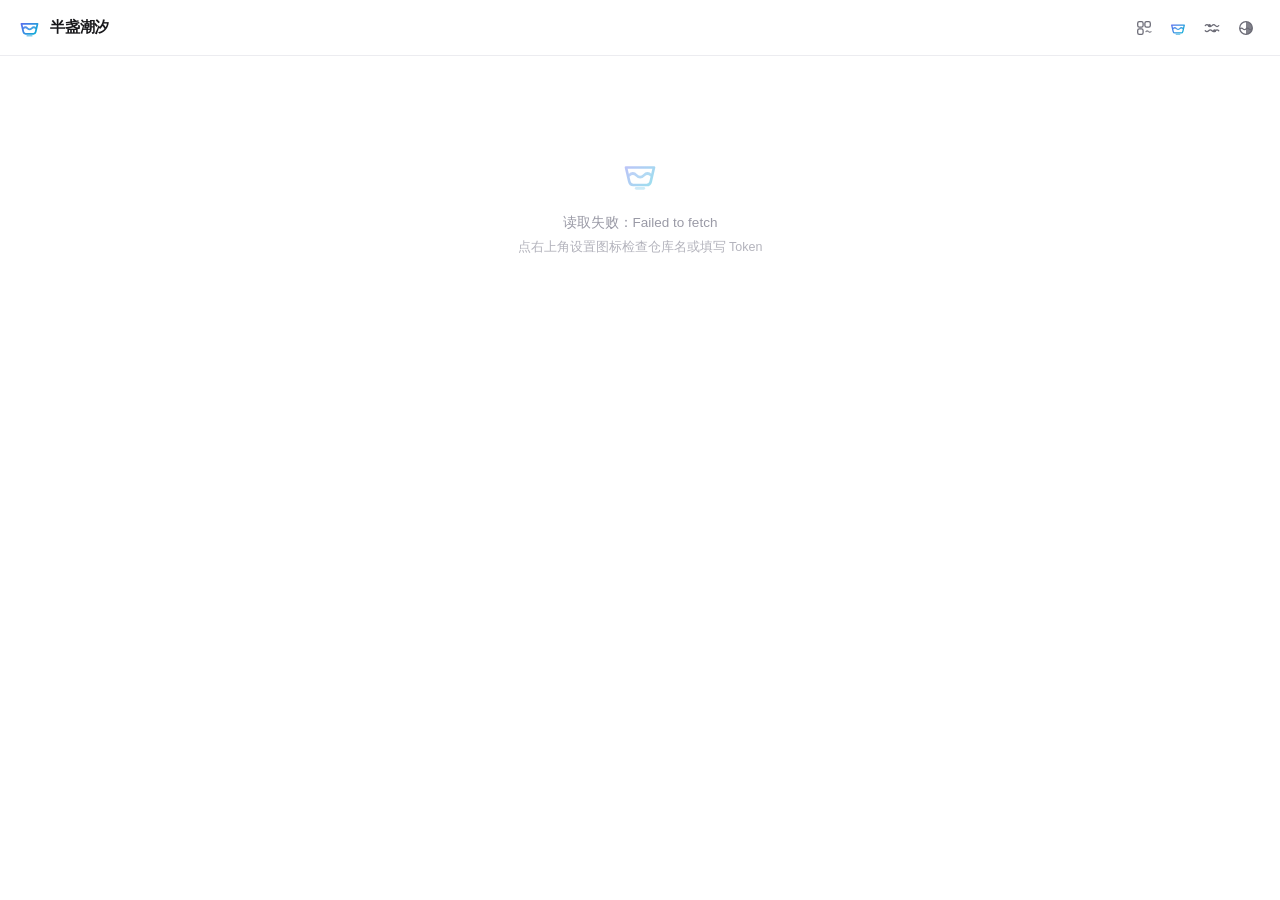
==== commit 05f49b8f: "Add files via upload" ====
--- a/index.html
+++ b/index.html
@@ -82,7 +82,7 @@
 /* ── 文件夹 ── */
 .fgrid{display:grid; gap:9px; grid-template-columns:repeat(auto-fill,minmax(238px,1fr))}
 .fcard{
-  display:flex; align-items:center; gap:12px; padding:13px;
+  display:flex; align-items:center; gap:12px; padding:13px; min-width:0;
   border:1px solid var(--line); border-radius:var(--r); background:var(--bg);
   transition:.18s var(--ease); text-align:left; width:100%;
 }
@@ -142,7 +142,7 @@
 
 /* ── 文件网格 ── */
 .ggrid{display:grid; gap:9px; grid-template-columns:repeat(auto-fill,minmax(170px,1fr))}
-.gc{border:1px solid var(--line); border-radius:var(--r); padding:12px; background:var(--bg); display:flex; flex-direction:column; gap:9px; transition:.18s var(--ease)}
+.gc{border:1px solid var(--line); border-radius:var(--r); padding:12px; background:var(--bg); display:flex; flex-direction:column; gap:9px; min-width:0; transition:.18s var(--ease)}
 .gc:hover{border-color:var(--line2); background:var(--hover); transform:translateY(-1px); box-shadow:var(--sh)}
 .gc .th{height:74px; border-radius:9px; background:var(--bg2); display:grid; place-items:center}
 body.dark .gc .th{background:#16161a}
@@ -192,7 +192,7 @@
   main{padding:20px 12px 80px}
   .rw .mt,.rw .path{display:none}
   .rw .ops{opacity:1}
-  .fgrid,.ggrid{grid-template-columns:1fr 1fr}
+  .fgrid,.ggrid{grid-template-columns:repeat(2,minmax(0,1fr))}
   .crumb .tail{display:none}
   .qbox{width:150px; height:150px}
 }
@@ -253,7 +253,7 @@
     <h3>设置</h3>
     <div class="sb">保存在本机浏览器，不会上传</div>
     <div style="display:flex; flex-direction:column; gap:14px">
-      <label class="fld"><span>仓库</span><input class="inp" id="repoI" placeholder="用户名/仓库名"></label>
+      <label class="fld" id="repoWrap"><span>仓库</span><input class="inp" id="repoI" placeholder="用户名/仓库名"></label>
       <label class="fld"><span>Token（可选，公开仓库可留空）</span><input class="inp" id="tokI" type="password" placeholder="ghp_xxx"></label>
       <label class="fld"><span>排序</span>
         <select class="inp" id="sortSel">
@@ -273,12 +273,28 @@
 <script>
 /* ================= 配置 ================= */
 const CONFIG = {
-  repo: '',      // 留空自动从网址推断；也可写 '用户名/仓库名'
+  /* 文件仓库：强烈建议写 base64 编码值，源码里看不到明文仓库名。
+     生成方法：浏览器控制台执行 btoa('用户名/仓库名')，把结果写成 'b64:xxxxx'
+     例：btoa('octocat/Hello-World') → 'b2N0b2NhdC9IZWxsby1Xb3JsZA=='
+     也可直接写明文 '用户名/仓库名'；留空则自动从页面网址推断（不推荐） */
+  repo: 'b64:WFpaLUExMVkvRXZlcnktZGF5LVNoYXJl',   /* = XZZ-A11Y/Every-day-Share */
+
+  /* 隐藏痕迹：true 时设置面板不显示仓库输入框，页面各处也不暴露仓库名 */
+  hideRepo: true,
+
+  /* 可选：下载加速/隐藏代理前缀，例如 'https://dl.xxx.workers.dev'
+     填了之后下载直链会改写成「代理地址/tag/文件名」，
+     链接里不再出现仓库名，别人也就没法顺着链接摸到 Release 页。
+     不填就直接走 GitHub 原直链（链接里会带仓库名）。 */
+  dlBase: '',
+
   title: '半盏潮汐'
 };
-/* 文件夹规则：Release 附件名用 / 分层，前面每一段都是一层文件夹
-   例：设计素材/2026春/品牌包.zip  →  设计素材 › 2026春 › 品牌包.zip
-   附件名不含 / 时，回退用 tag 第一段（旧规则：分类-版次-提交次数） */
+/* 文件夹规则：附件名用 ++ 分隔，最后一个 ++ 之后是文件名，
+   前面的每一段都是一层文件夹（1 个、2 个、多个 ++ 都支持）
+   例：01_every-day-grade-six-words++01.pdf  →  文件夹 › 01.pdf
+       英语++六年级++每日单词++01.pdf         →  英语 › 六年级 › 每日单词 › 01.pdf
+   不含 ++ 时，回退用 tag 第一段（分类-版次-提交次数） */
 /* ======================================== */
 
 const $ = s => document.querySelector(s);
@@ -341,14 +357,29 @@
 let sort = localStorage.getItem('vault_sort') || 'time';
 
 /* ── 仓库 ── */
+/* 支持 b64: 前缀的编码仓库名（UTF-8 安全） */
+function decodeRepo(v){
+  const s = String(v == null ? '' : v).trim();
+  if (!s) return '';
+  if (/^b64:/i.test(s)){
+    try{
+      const bin = atob(s.slice(4));
+      const bytes = Uint8Array.from(bin, c => c.charCodeAt(0));
+      return new TextDecoder().decode(bytes).trim();
+    }catch(e){ return ''; }
+  }
+  return s;
+}
 function guessRepo(){
-  if (CONFIG.repo) return CONFIG.repo;
+  const cfg = decodeRepo(CONFIG.repo);
+  if (cfg) return cfg;
   const p = location.pathname.split('/').filter(Boolean);
   if (location.hostname.endsWith('.github.io') && p.length)
     return location.hostname.replace('.github.io','') + '/' + p[0];
   return '';
 }
-let REPO = localStorage.getItem('vault_repo') || guessRepo();
+/* 配置里写了仓库就以配置为准（不再被本机 localStorage 覆盖） */
+let REPO = guessRepo() || localStorage.getItem('vault_repo') || '';
 let TOKEN = localStorage.getItem('vault_token') || '';
 
 /* ── 工具 ── */
@@ -385,19 +416,31 @@
   const f = ftype(name);
   return '<span class="ft ' + (big ? 'l">' : 's">') + esc(f.t) + '</span>';
 };
-/* tag 兼容：分类-版次-提交次数 */
+/* tag 兼容：分类-版次-提交次数（如 设计素材-v2-38）；
+   没写分隔符的 tag（如 v1.0）不生成文件夹 */
 function parseTag(tag){
-  const p = String(tag || '').trim().split(/[-_]/).filter(Boolean);
+  const raw = String(tag || '').trim();
+  const p = raw.split(/[-_]/).filter(Boolean);
+  if (p.length < 2) return { folder: '', ver: '', commit: '' };
   return { folder: p[0] || '', ver: p[1] || '', commit: p[2] || '' };
 }
-/* 路径：附件名按 / 分层；不含 / 时回退 tag 分类 */
+/* 路径：用 ++ 分隔。最后一个 ++ 之后是文件名，前面的每一段都是一层文件夹
+   01_every-day-grade-six-words++01.pdf        →  01_every-day-grade-six-words › 01.pdf
+   英语++六年级++每日单词++01.pdf               →  英语 › 六年级 › 每日单词 › 01.pdf
+   段内若还有 / 也继续分层；不含 ++ 时回退 tag 第一段 */
 function pathOf(assetName, tag){
-  let segs = String(assetName || '').split('/').map(s => s.trim()).filter(Boolean);
-  if (segs.length < 2){
-    const f = parseTag(tag).folder;
-    if (f) segs = [f].concat(segs);
-  }
-  return segs.length ? segs : ['未分类'];
+  const raw = String(assetName || '').trim();
+  const parts = raw.split('++').map(s => s.trim()).filter(Boolean);
+  if (parts.length >= 2){
+    const dirs = [];
+    parts.slice(0, -1).forEach(p => {
+      p.split('/').forEach(s => { if (s.trim()) dirs.push(s.trim()); });
+    });
+    return dirs.concat([parts[parts.length - 1]]);
+  }
+  const f = parseTag(tag).folder;
+  if (f) return [f, raw];
+  return [raw];
 }
 /* 分卷合并 */
 const PART = [/^(.+?)\.part(\d{1,3})$/i, /^(.+?)\.z(\d{2,3})$/i, /^(.+?)\.7z\.(\d{2,3})$/i];
@@ -424,6 +467,28 @@
   return out;
 }
 
+/* 把 GitHub 原直链改写成代理直链：
+   https://github.com/OWNER/REPO/releases/download/TAG/FILE
+   →
+   https://dl.example.com/TAG/FILE
+   （只换前缀，TAG/FILE 部分原样保留，编码不会出错） */
+const DL_MARK = '/releases/download/';
+function viaProxy(u){
+  const base = String(CONFIG.dlBase || '').trim().replace(/\/+$/, '');
+  if (!base || !u) return u;
+  const i = String(u).indexOf(DL_MARK);
+  if (i < 0) return u;
+  return base + '/' + String(u).slice(i + DL_MARK.length);
+}
+function applyProxy(list){
+  if (!String(CONFIG.dlBase || '').trim()) return list;
+  list.forEach(it => {
+    it.url = viaProxy(it.url);
+    if (it.multi) it.multi.forEach(p => { p.url = viaProxy(p.url); });
+  });
+  return list;
+}
+
 /* ── 读取 ── */
 async function gh(path){
   const h = { Accept:'application/vnd.github+json' };
@@ -441,7 +506,8 @@
     $('#main').innerHTML = '<div class="empty">' + IC.box + '<p>未设置仓库</p><small>点右上角设置图标填写</small></div>';
     return;
   }
-  $('#main').innerHTML = '<div class="empty">' + IC.box + '<p>正在读取 ' + esc(REPO) + '</p></div>';
+  $('#main').innerHTML = '<div class="empty">' + IC.box + '<p>正在读取'
+    + (CONFIG.hideRepo ? '…' : ' ' + esc(REPO)) + '</p></div>';
   try{
     let rels = [], page = 1;
     while (page <= 10){
@@ -469,7 +535,7 @@
         });
       });
     });
-    items = mergeParts(tmp);
+    items = applyProxy(mergeParts(tmp));
     for (const it of items){
       if (!it.segs || !it.segs.length) it.segs = (it.dir || []).concat([it.name]);
       else it.segs = (it.dir || []).concat([it.name]);
@@ -728,14 +794,20 @@
   paintIcons();
 };
 $('#bSet').onclick = () => {
-  $('#repoI').value = REPO; $('#tokI').value = TOKEN; $('#sortSel').value = sort;
+  /* hideRepo 时整个仓库输入框不出现，避免访客从设置面板看到来源 */
+  $('#repoWrap').style.display = CONFIG.hideRepo ? 'none' : '';
+  if (!CONFIG.hideRepo) $('#repoI').value = REPO;
+  $('#tokI').value = TOKEN; $('#sortSel').value = sort;
   $('#setM').hidden = false;
 };
 $('#setX').onclick = () => $('#setM').hidden = true;
 $('#setM').onclick = e => { if (e.target.id === 'setM') $('#setM').hidden = true; };
 $('#setS').onclick = () => {
-  REPO = $('#repoI').value.trim(); TOKEN = $('#tokI').value.trim(); sort = $('#sortSel').value;
-  localStorage.setItem('vault_repo', REPO);
+  /* hideRepo 时不读取仓库输入框，配置值永远优先 */
+  const typed = CONFIG.hideRepo ? '' : $('#repoI').value.trim();
+  if (typed) REPO = typed;
+  TOKEN = $('#tokI').value.trim(); sort = $('#sortSel').value;
+  if (typed) localStorage.setItem('vault_repo', typed);
   localStorage.setItem('vault_token', TOKEN);
   localStorage.setItem('vault_sort', sort);
   $('#setM').hidden = true; load();
